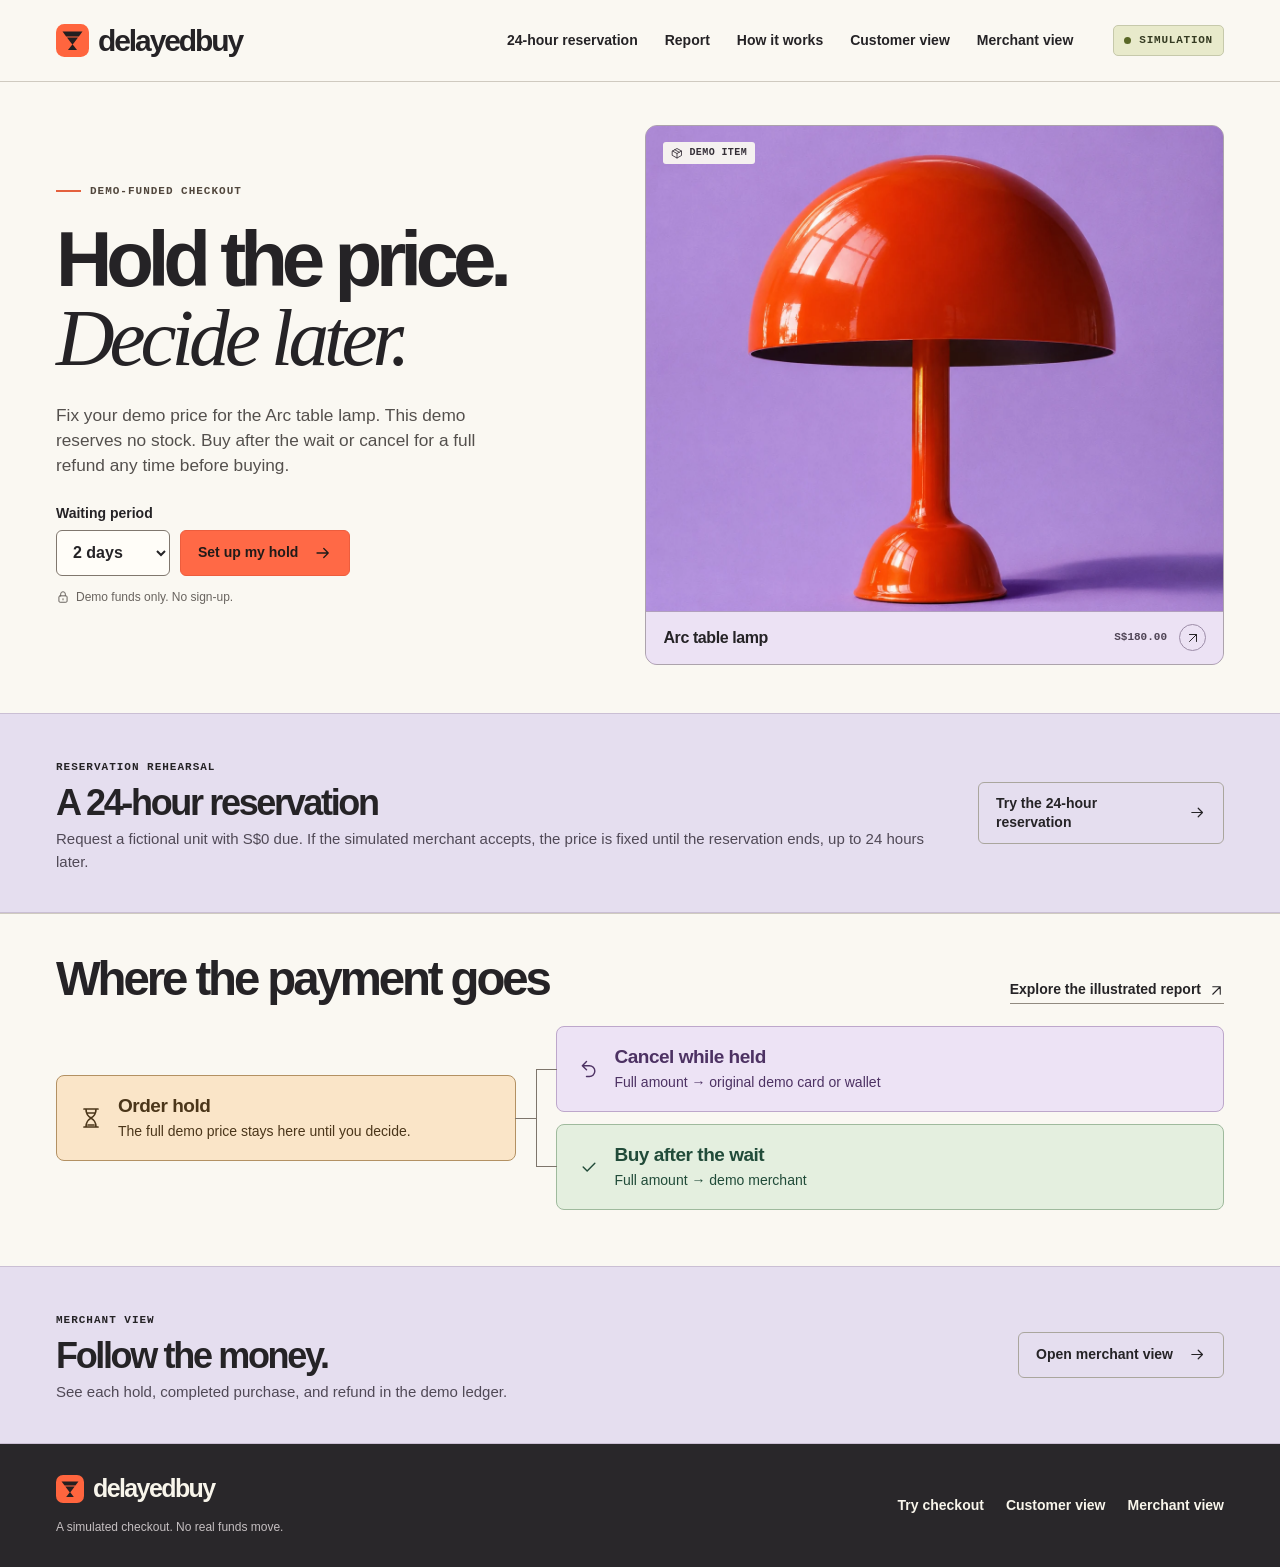
==== docs/index.html @ d389751a "Make full reservation rehearsals restartable without losing history" ====
<!doctype html>
<html lang="en">
<head>
  <meta charset="utf-8">
  <meta http-equiv="Content-Security-Policy" content="default-src 'none'; script-src 'sha256-WQVVOTiHIphMLyrM4Zjnxg6r89Xura7M8Dv00tB1cKo='; style-src 'unsafe-inline'; img-src data:; font-src data:; connect-src 'none'; form-action 'none'; base-uri 'none'; object-src 'none'">
  <meta name="viewport" content="width=device-width, initial-scale=1">
  <meta name="theme-color" content="#faf8f2">
  <meta name="description" content="Rehearse a no-payment reservation for one fictional lamp at a fixed price for 24 hours, or explore the separate demo-funded checkout.">
  <title>delayedbuy · Hold the price. Decide later.</title>
  <link rel="icon" type="image/svg+xml" href="[data-uri]">
  <style>
:root {
  --paper: #faf8f2;
  --sheet: #fffdf8;
  --ink: #252326;
  --muted: #605e59;
  --line: #cfcac0;
  --orange: #ff6946;
  --coral: #ffab93;
  --lilac: #ddcdf1;
  --lime: #d4e7ae;
  --charcoal: #29272a;
  --held-ink: #815019;
  --paid-ink: #235f49;
  --returned-ink: #694889;
  --serif: "Baskervville",Georgia,"Times New Roman",serif;
  --sans: "DM Sans","Helvetica Neue",Arial,sans-serif;
  --mono: "IBM Plex Mono","Courier New",monospace;
  font-family: var(--sans);
  color: var(--ink);
  background: var(--paper);
  font-synthesis: none;
}

* {
  box-sizing: border-box
}

body {
  margin: 0;
  font-size: 16px;
  line-height: 1.5
}

button,input,select {
  font: inherit
}

button,a {
  touch-action: manipulation
}

button {
  color: inherit;
  cursor: pointer
}

button:disabled {
  cursor: not-allowed
}

a {
  color: inherit;
  text-decoration: none
}

a:focus-visible,button:focus-visible,select:focus-visible,summary:focus-visible {
  outline: 3px solid #5950a7;
  outline-offset: 4px
}

h1,h2,h3,p,figure {
  margin: 0
}

h1,h2,h3 {
  font-weight: 600
}

main:focus {
  outline: 0
}

.frame,.nav-frame {
  width: min(calc(100% - 112px),1312px);
  margin-inline: auto
}

.skip {
  position: fixed;
  left: 12px;
  top: -60px;
  background: var(--ink);
  color: white;
  padding: 8px 16px;
  z-index: 100
}

.skip:focus {
  top: 8px
}

.site-header {
  border-bottom: 1px solid var(--line);
  background: var(--paper);
  position: relative;
  z-index: 4
}

.nav-frame {
  height: 81px;
  display: flex;
  align-items: center;
  gap: 40px
}

.brand {
  display: inline-flex;
  align-items: center;
  gap: 9px;
  font-weight: 760;
  font-size: 30px;
  letter-spacing: -2.1px;
  line-height: 1
}

.brand img {
  display: block
}

#primary-nav {
  display: flex;
  gap: 27px;
  align-items: center;
  margin-left: auto
}

#primary-nav a,.foot-nav a {
  font-size: 14px;
  font-weight: 550
}

#primary-nav a {
  position: relative;
  padding-block: 11px
}

#primary-nav a:hover,.foot-nav a:hover {
  text-decoration: underline;
  text-underline-offset: 5px
}

#primary-nav a[aria-current=page]::after {
  content: "";
  position: absolute;
  inset: auto 0 4px;
  height: 2px;
  background: var(--orange)
}

.nav-end {
  order: 1;
  display: flex;
  align-items: center;
  gap: 16px
}

.sim-badge,.kicker,.micro {
  font-family: var(--mono);
  font-weight: 600;
  font-size: 11px;
  letter-spacing: .09em;
  line-height: 1.4;
  text-transform: uppercase
}

.sim-badge {
  display: inline-flex;
  align-items: center;
  gap: 8px;
  background: #e8eacb;
  color: #353b22;
  padding: 7px 10px;
  border: 1px solid #c6c9ab;
  border-radius: 5px;
  letter-spacing: .07em
}

.sim-badge i,.status i {
  width: 7px;
  height: 7px;
  border-radius: 50%;
  background: #596726;
  display: inline-block;
  flex: none
}

.menu-button {
  display: none;
  background: none;
  border: 1px solid var(--line);
  border-radius: 5px;
  width: 42px;
  height: 40px;
  padding: 10px
}

.menu-button span {
  display: block;
  width: 19px;
  height: 2px;
  margin: 4px auto;
  background: var(--ink)
}

.hero {
  display: grid;
  grid-template-columns: 1fr 1.08fr;
  gap: clamp(24px,4.2vw,76px);
  align-items: center;
  padding-block: 43px 48px
}

.hero-copy {
  padding: 14px 0
}

.eyebrow {
  display: flex;
  align-items: center;
  gap: 9px;
  color: #51473d
}

.eyebrow::before {
  content: "";
  width: 25px;
  height: 2px;
  background: #e4613e
}

.hero h1,.boot h1 {
  font-size: clamp(55px,6.1vw,94px);
  letter-spacing: -.079em;
  line-height: .99;
  margin: 22px 0 24px;
  font-weight: 650
}

h1 em,h2 em {
  font-family: var(--serif);
  font-weight: 400;
  font-style: italic;
  letter-spacing: -.062em
}

.hero h1 em {
  font-size: 1.04em
}

.hero-copy>p {
  font-size: clamp(16px,1.35vw,20px);
  line-height: 1.47;
  max-width: 430px;
  color: #54504d
}

.hero-setup {
  margin-top: 24px;
  max-width: 420px
}

.hero-setup label {
  display: block;
  font-weight: 650;
  font-size: 14px
}

.hero-setup select {
  color: var(--ink);
  background: var(--sheet);
  border: 1px solid #80776e;
  border-radius: 6px;
  min-height: 46px;
  padding: 8px 30px 8px 12px;
  font-weight: 600
}

.hero-buttons {
  display: flex;
  align-items: center;
  gap: 10px;
  flex-wrap: wrap;
  margin: 6px 0 12px
}

.btn {
  display: inline-flex;
  align-items: center;
  justify-content: center;
  gap: 16px;
  min-height: 46px;
  padding: 11px 17px;
  border: 1px solid transparent;
  border-radius: 6px;
  font-weight: 650;
  font-size: 14px;
  line-height: 1.35;
  transition: transform .16s,background .16s
}

.btn:hover:not(:disabled) {
  transform: translateY(-1px)
}

.btn:active:not(:disabled) {
  transform: translateY(1px)
}

.btn.orange {
  background: var(--orange);
  border-color: #ed5d3d;
  color: #211b19
}

.btn.orange:hover {
  background: #ff7a59
}

.btn.black {
  background: var(--ink);
  color: var(--paper)
}

.btn.black:hover {
  background: #434044
}

.btn.outline {
  border-color: #aaa69d;
  background: transparent
}

.btn.outline:hover {
  background: #eeeae1
}

.btn:disabled {
  color: #6c6961;
  background: #e9e5dc;
  border-color: #d3cfc6
}

.text-link {
  display: inline-flex;
  align-items: center;
  gap: 8px;
  font-size: 14px;
  font-weight: 640;
  border-bottom: 1px solid #918a80;
  line-height: 1.55;
  padding-bottom: 2px
}

.text-link:hover {
  border-color: var(--ink)
}

.icon {
  flex: none;
  vertical-align: middle
}

.quiet {
  color: var(--muted)
}

.hero-note {
  display: flex;
  align-items: center;
  gap: 6px;
  color: #69645f;
  font-size: 12px
}

.product-figure {
  margin: 0;
  overflow: hidden;
  background: #be9ada;
  border: 1px solid #aca3ac;
  border-radius: 12px;
  position: relative;
  isolation: isolate
}

.product-shot {
  display: block;
  width: 100%;
  height: auto;
  aspect-ratio: 1.19;
  object-fit: cover;
  object-position: 50% 50%
}

.hero .product-shot {
  max-height: 555px
}

.photo-label {
  position: absolute;
  left: 17px;
  top: 16px;
  display: inline-flex;
  align-items: center;
  gap: 6px;
  padding: 5px 8px;
  border-radius: 3px;
  background: rgba(250,248,242,.94);
  font: 600 10px/1.2 var(--mono);
  letter-spacing: .04em;
  text-transform: uppercase;
  color: #352f37
}

.product-caption {
  min-height: 53px;
  background: #ece2f4;
  display: flex;
  align-items: center;
  justify-content: space-between;
  padding: 11px 17px;
  gap: 10px;
  border-top: 1px solid #b19fbd
}

.product-caption strong {
  display: block;
  font-size: 16px;
  letter-spacing: -.026em
}

.product-caption small {
  font: 600 11px/1.3 var(--mono);
  color: #4e4354
}

.caption-right {
  display: flex;
  gap: 12px;
  align-items: center
}

.round-icon {
  display: inline-grid;
  place-items: center;
  width: 27px;
  height: 27px;
  border: 1px solid #9c8ca7;
  border-radius: 50%
}

a.product-figure:hover .round-icon {
  background: #fff8
}

.how-section {
  border-top: 1px solid var(--line);
  padding-block: 40px 56px
}

.section-head,.pane-head,.dash-heading {
  display: flex;
  align-items: flex-end;
  justify-content: space-between;
  gap: 20px
}

.section-head {
  margin-bottom: 22px
}

.section-head h2,.showcase h2 {
  font-size: clamp(34px,3.7vw,53px);
  line-height: 1.05;
  letter-spacing: -.065em
}

.section-head>p {
  font-size: 14px;
  color: var(--muted);
  max-width: 295px;
  text-align: right
}

.hold-flow {
  display: grid;
  grid-template-columns: minmax(0, 1fr) minmax(0, 1.45fr);
  align-items: center;
  gap: 40px
}

.flow-origin,.flow-options li {
  display: flex;
  align-items: center;
  gap: 15px;
  border-radius: 8px;
  padding: 18px 22px
}

.flow-origin {
  background: #fae5c8;
  border: 1px solid #b39163;
  color: #4b361a;
  position: relative
}

.hold-flow h3 {
  margin: 0 0 3px;
  line-height: 1.25;
  letter-spacing: -.025em;
  font-size: 19px
}

.hold-flow p {
  font-size: 14px
}

.flow-options {
  display: grid;
  gap: 12px;
  list-style: none;
  margin: 0;
  padding: 0
}

.flow-options li {
  position: relative
}

.flow-origin::after,.flow-options li::before {
  content: "";
  position: absolute;
  border-color: #7d756c;
  border-style: solid
}

.flow-origin::after {
  left: 100%;
  width: 21px;
  top: 50%;
  border-width: 1px 0 0
}

.flow-options li::before {
  right: 100%;
  width: 20px;
  height: calc(50% + 7px)
}

.refund-path {
  color: #4d3263;
  background: #ede3f5;
  border: 1px solid #bda7cb
}

.refund-path::before {
  top: 50%;
  border-width: 1px 0 0 1px
}

.purchase-path {
  color: #214b39;
  background: #e4efdf;
  border: 1px solid #9fba9d
}

.purchase-path::before {
  bottom: 50%;
  border-width: 0 0 1px 1px
}

.showcase {
  background: #e5deef;
  border-block: 1px solid #cabfd4;
  padding-block: 39px
}

.show-grid {
  display: flex;
  gap: 32px;
  align-items: center;
  justify-content: space-between
}

.showcase h2 {
  font-size: 36px;
  margin: 7px 0
}

.showcase p {
  color: #504956;
  font-size: 15px
}

footer {
  background: var(--charcoal);
  color: #f8f5eb;
  padding-block: 31px
}

footer .brand {
  font-size: 25px;
  letter-spacing: -1.6px
}

footer .brand img {
  width: 28px;
  height: 28px
}

.foot-grid,.foot-nav {
  display: flex;
  align-items: center;
  justify-content: space-between;
  gap: 24px
}

footer p {
  font-size: 12px;
  color: #c5bfc1;
  margin-top: 8px
}

.foot-nav {
  gap: 22px
}

.boot {
  padding-block: 70px;
  min-height: 60vh
}

.workspace {
  padding-block: 30px 60px;
  min-height: 66vh
}

.backlink {
  display: inline-flex;
  align-items: center;
  gap: 8px;
  font-size: 13px;
  font-weight: 550;
  color: var(--muted);
  margin-bottom: 24px
}

.backlink:hover {
  color: var(--ink);
  text-decoration: underline
}

.workspace h1,.dialog-box h2 {
  font-size: clamp(42px,4.7vw,72px);
  font-weight: 620;
  letter-spacing: -.071em;
  line-height: 1.06;
  margin: 8px 0 10px
}

.intro {
  font-size: 16px;
  color: var(--muted);
  max-width: 630px
}

.checkout-grid {
  display: grid;
  grid-template-columns: .85fr 1.15fr;
  gap: clamp(20px,4vw,64px);
  align-items: start;
  margin-top: 27px
}

.checkout-grid>.product-figure {
  border-radius: 9px
}

.checkout-grid .product-shot {
  aspect-ratio: 1.16
}

.checkout-grid .product-caption {
  padding: 15px 18px
}

.checkout-form,.panel {
  border: 1px solid var(--line);
  background: var(--sheet);
  border-radius: 10px;
  padding: 25px
}

fieldset {
  border: 0;
  padding: 0;
  margin: 0 0 22px;
  min-width: 0
}

legend,.field-label {
  font-weight: 650;
  font-size: 17px;
  letter-spacing: -.026em;
  margin-bottom: 9px
}

.choices {
  display: flex;
  gap: 9px
}

.choice {
  position: relative;
  flex: 1;
  cursor: pointer
}

.choice input {
  position: absolute;
  opacity: 0;
  width: 1px;
  height: 1px
}

.choice>span {
  display: flex;
  align-items: center;
  gap: 9px;
  border: 1px solid #bab5ab;
  border-radius: 6px;
  padding: 10px 12px;
  min-height: 44px;
  background: var(--paper);
  font-size: 14px;
  font-weight: 600
}

.choice input:checked+span {
  background: #eae3f5;
  border-color: #736380;
  box-shadow: inset 0 0 0 1px #736380
}

.choice input:focus-visible+span {
  outline: 3px solid #5950a7;
  outline-offset: 3px
}

.choice .pick {
  margin-left: auto;
  width: 14px;
  height: 14px;
  border: 1px solid #8a867e;
  border-radius: 50%;
  display: grid;
  place-items: center
}

.choice input:checked+span .pick::before {
  content: "";
  width: 8px;
  height: 8px;
  background: #5b476b;
  border-radius: 50%
}

.durations .choice>span {
  justify-content: center;
  padding: 8px
}

.help {
  font-size: 13px;
  color: var(--muted);
  line-height: 1.5;
  margin-top: 8px
}

.summary-lines {
  margin: 18px 0;
  padding-block: 13px;
  border-block: 1px solid var(--line)
}

.summary-line {
  display: flex;
  justify-content: space-between;
  align-items: baseline;
  gap: 14px;
  font-size: 14px;
  padding: 4px 0
}

.summary-line span:first-child {
  color: var(--muted)
}

.summary-line strong {
  text-align: right;
  font-weight: 600
}

.summary-line.total strong {
  font-size: 23px;
  letter-spacing: -.04em
}

.full {
  width: 100%
}

.payment-note {
  display: flex;
  gap: 7px;
  align-items: flex-start;
  margin-top: 11px;
  font-size: 12px;
  color: var(--muted)
}

.payment-note svg {
  margin-top: 1px
}

.dash-heading {
  margin-bottom: 24px;
  align-items: center
}

.dash-heading .kicker,.workspace>.kicker {
  color: #6b584d
}

.clock-panel {
  display: flex;
  align-items: center;
  justify-content: space-between;
  gap: 14px;
  background: #eae4f3;
  border: 1px solid #cec3d7;
  border-radius: 8px;
  padding: 12px 15px;
  color: #3c3243
}

.clock-label {
  display: flex;
  align-items: center;
  gap: 9px;
  font-size: 13px
}

.clock-label strong {
  display: block;
  font-size: 14px;
  line-height: 1.3
}

.clock-label small {
  font-size: 11px
}

.clock-panel button {
  border: 1px solid #9b8ca6;
  border-radius: 5px;
  background: #f6f1fa;
  display: inline-flex;
  align-items: center;
  gap: 6px;
  padding: 8px 10px;
  font-size: 12px;
  font-weight: 650;
  white-space: nowrap
}

.customer-grid {
  display: grid;
  grid-template-columns: minmax(250px,.8fr) minmax(340px,1.2fr);
  gap: 20px;
  align-items: start
}

.panel h2,.panel-title {
  font-size: 23px;
  line-height: 1.25;
  letter-spacing: -.046em
}

.pane-head {
  align-items: center;
  margin-bottom: 15px
}

.pane-head .kicker {
  color: var(--muted)
}

.order-list {
  display: grid;
  gap: 8px
}

.order-btn {
  background: var(--paper);
  border: 1px solid var(--line);
  border-radius: 7px;
  display: flex;
  text-align: left;
  gap: 11px;
  align-items: center;
  width: 100%;
  padding: 11px
}

.order-btn:hover {
  border-color: #948783
}

.order-btn[aria-pressed=true] {
  background: #eee8f4;
  border-color: #9e8caa;
  box-shadow: inset 2px 0 0 #594169
}

.item-dot {
  height: 39px;
  width: 39px;
  background: #e4d6ee;
  border-radius: 6px;
  display: grid;
  place-items: center;
  flex: none;
  color: #59436b
}

.item-dot.audio {
  background: #d9e7cb;
  color: #46573e
}

.item-dot.bag {
  background: #f5d6bc;
  color: #614938
}

.order-copy {
  min-width: 0;
  flex: 1
}

.order-copy strong {
  display: block;
  font-size: 14px;
  overflow-wrap: anywhere
}

.order-copy small {
  display: block;
  color: var(--muted);
  font-size: 12px
}

.order-btn>.icon {
  margin-left: auto;
  color: #726c70
}

.list-end {
  padding-top: 16px
}

.status {
  font-weight: 600;
  font-size: 12px;
  line-height: 1.3;
  border-radius: 20px;
  padding: 5px 9px;
  background: #eee3cf;
  display: inline-flex;
  align-items: center;
  gap: 7px;
  color: #5c4628;
  white-space: nowrap
}

.status i {
  background: #94703a;
  width: 6px;
  height: 6px
}

.status.ready {
  background: #d8eee9;
  color: #204e44
}

.status.ready i {
  background: #236957
}

.status.completed {
  background: #e0ead1;
  color: #3f532b
}

.status.completed i {
  background: #648344
}

.status.refunded {
  background: #e8e5f0;
  color: #54486a
}

.status.refunded i {
  background: #776392
}

.panel .detail-title {
  margin: 12px 0 4px;
  font-size: clamp(25px,2.8vw,38px);
  letter-spacing: -.053em;
  line-height: 1.12
}

.detail-sub {
  font-size: 12px;
  color: var(--muted);
  overflow-wrap: anywhere
}

.details-grid {
  display: grid;
  grid-template-columns: 1fr 1fr;
  gap: 15px;
  padding: 14px 0;
  margin: 16px 0;
  border-block: 1px solid var(--line)
}

.details-grid dt {
  font-size: 12px;
  color: var(--muted);
  margin-bottom: 3px
}

.details-grid dd {
  margin: 0;
  font-weight: 600;
  font-size: 14px
}

.details-grid dd.money {
  font-size: 22px;
  letter-spacing: -.035em
}

.action-row {
  display: flex;
  gap: 8px;
  flex-wrap: wrap;
  margin-top: 14px
}

.action-help {
  font-size: 13px;
  color: var(--muted);
  margin: 7px 0
}

.timeline h3 {
  font-size: 16px;
  letter-spacing: -.024em;
  margin: 20px 0 8px
}

.timeline ol {
  padding: 0;
  margin: 0;
  list-style: none
}

.timeline li {
  border-left: 1px solid #c9c4bb;
  margin-left: 4px;
  position: relative;
  padding: 0 0 12px 17px;
  display: flex;
  justify-content: space-between;
  gap: 12px;
  align-items: baseline;
  font-size: 13px
}

.timeline li:last-child {
  padding-bottom: 0;
  border-left-color: transparent
}

.timeline li::before {
  content: "";
  position: absolute;
  width: 7px;
  height: 7px;
  background: #9986a5;
  border: 1px solid var(--sheet);
  border-radius: 50%;
  left: -5px;
  top: 5px
}

.timeline li time {
  font-size: 11px;
  color: var(--muted);
  white-space: nowrap
}

.totals {
  display: grid;
  grid-template-columns: 1fr 1fr;
  gap: 15px;
  margin-bottom: 19px
}

.balance-card {
  padding: 20px;
  border: 1px solid #c7b7d4;
  border-radius: 9px;
  background: #e8def1
}

.balance-card.usdc {
  background: #e2ead4;
  border-color: #c0caa9
}

.balance-card h2 {
  display: flex;
  align-items: center;
  gap: 7px;
  font-size: 17px;
  letter-spacing: -.025em
}

.balance-card .big {
  font-size: clamp(29px,3vw,42px);
  font-weight: 620;
  line-height: 1.15;
  letter-spacing: -.05em;
  margin: 14px 0 1px
}

.balance-card .money-label {
  font-size: 12px;
  color: #514b55
}

.balance-track {
  display: flex;
  height: 9px;
  overflow: hidden;
  background: #d0c9bc;
  border-radius: 3px;
  margin: 12px 0
}

.balance-track span {
  flex-basis: 0
}

.balance-track .held,.held-key::before {background: var(--held-ink)}
.balance-track .paid,.paid-key::before {background: var(--paid-ink)}
.balance-track .returned,.returned-key::before {background: var(--returned-ink)}

.held-key::before,.paid-key::before,.returned-key::before {
  content: "";
  display: inline-block;
  width: .65em;
  height: .65em;
  margin-inline-end: .4em;
  border-radius: 1px
}

.balance-mini {
  display: flex;
  gap: 14px;
  justify-content: space-between;
  flex-wrap: wrap;
  padding-top: 12px;
  margin-top: 14px;
  border-top: 1px solid #bbaec2
}

.balance-mini div {
  font-size: 11px;
  color: #514b55
}

.balance-mini b {
  display: block;
  color: var(--ink);
  font-size: 14px
}

.ledger-select {
  display: flex;
  align-items: center;
  gap: 8px;
  font-size: 13px
}

.ledger-select select {
  border: 1px solid #a9a398;
  border-radius: 5px;
  padding: 6px;
  background: var(--paper);
  color: var(--ink)
}

.ledger-scroll {
  max-width: 100%;
  overflow: auto
}

table {
  border-collapse: collapse;
  width: 100%;
  text-align: left;
  font-size: 13px;
  line-height: 1.45
}

th {
  font: 600 10px/1.4 var(--mono);
  letter-spacing: .06em;
  text-transform: uppercase;
  color: var(--muted);
  background: #f2efe7
}

th,td {
  padding: 10px 11px;
  border-bottom: 1px solid #ddd7cd;
  vertical-align: top
}

th:first-child {
  border-radius: 4px 0 0 4px
}

td:last-child,th:last-child {
  text-align: right;
  white-space: nowrap
}

td strong,td small {
  display: block
}

td small {
  font-size: 11px;
  color: var(--muted)
}

.event-name {
  font-weight: 620
}

.table-note {
  margin-top: 12px;
  font-size: 12px;
  color: var(--muted)
}

.empty {
  padding: 22px 12px;
  text-align: center;
  color: var(--muted);
  font-size: 14px
}

.reset-row {
  display: flex;
  justify-content: flex-end;
  margin-top: 18px
}

.plain-button {
  background: none;
  border: 0;
  padding: 5px 0;
  font-size: 12px;
  color: var(--muted);
  text-decoration: underline;
  text-underline-offset: 3px
}

#feedback {
  position: fixed;
  bottom: 18px;
  left: 50%;
  transform: translateX(-50%);
  z-index: 12;
  max-width: calc(100% - 24px);
  pointer-events: none
}

.toast {
  display: flex;
  align-items: center;
  gap: 8px;
  padding: 12px 16px;
  background: var(--ink);
  color: white;
  border-radius: 6px;
  font-size: 14px;
  box-shadow: 0 6px 22px #231f2026;
  min-width: max-content;
  max-width: 100%
}

dialog {
  border: 1px solid var(--line);
  border-radius: 10px;
  color: var(--ink);
  background: var(--sheet);
  padding: 0;
  max-width: min(440px,calc(100vw - 34px));
  width: 100%;
  box-shadow: 0 18px 60px #27232940
}

dialog::backdrop {
  background: #201c2366
}

.dialog-box {
  padding: 26px
}

.dialog-box h2 {
  font-size: 36px;
  margin: 10px 0
}

.dialog-box p {
  font-size: 15px;
  color: var(--muted)
}

.dialog-box .action-row {
  margin-top: 20px
}

.error-panel {
  max-width: 580px;
  margin: 32px auto
}

.error-panel h1 {
  font-size: 38px
}

.noscript {
  margin: 16px;
  font-weight: 600
}

@media (min-width:1600px) {
  .hero {
    gap: 90px
  }

  .hero-copy>p {
    max-width: 470px
  }
}

@media (max-width:1050px) {
  .frame,.nav-frame {
    width: calc(100% - 64px)
  }

  .hero {
    gap: 30px
  }

  .hero h1 {
    font-size: clamp(53px,6.3vw,68px)
  }

  .nav-frame {
    gap: 25px
  }

  .hero-buttons {
    gap: 16px
  }

  .clock-panel {
    padding: 10px
  }

  .customer-grid {
    gap: 13px
  }

  .panel,.checkout-form {
    padding: 20px
  }
}

@media (max-width:790px) {
  .frame,.nav-frame {
    width: calc(100% - 40px)
  }

  .nav-frame {
    height: 69px;
    gap: 18px
  }

  .brand {
    font-size: 26px
  }

  .brand img {
    width: 29px;
    height: 29px
  }

  #primary-nav {
    gap: 15px
  }

  #primary-nav a {
    font-size: 13px
  }

  .sim-badge {
    font-size: 10px;
    padding: 6px 8px
  }

  .hero {
    grid-template-columns: 1fr 1fr;
    gap: 20px;
    padding-block: 33px
  }

  .hero h1 {
    font-size: clamp(44px,6.4vw,55px);
    margin: 17px 0
  }

  .hero-copy>p {
    font-size: 15px
  }

  .hero-buttons {
    margin: 6px 0 12px;
    gap: 12px
  }

  .hero-buttons .btn {
    min-height: 41px;
    padding: 9px 12px
  }

  .hero .product-shot {
    aspect-ratio: .96
  }

  .section-head {
    align-items: flex-start
  }

  .customer-grid {
    grid-template-columns: .85fr 1.15fr
  }

  .clock-label small {
    max-width: 105px;
    display: block
  }

  .checkout-grid {
    gap: 15px;
    grid-template-columns: .77fr 1.23fr
  }

  .checkout-grid .product-shot {
    aspect-ratio: .9
  }

  .checkout-form,.panel {
    padding: 16px
  }

  .choice>span {
    padding: 9px
  }

  .dash-heading {
    gap: 10px
  }

  .balance-card {
    padding: 15px
  }

  .foot-nav {
    gap: 14px
  }
}

@media (max-width:940px) {
  .site-header {
    z-index: 5
  }

  .nav-frame {
    height: 64px
  }

  .nav-end {
    margin-left: auto;
    gap: 10px
  }

  .menu-button {
    display: block
  }

  #primary-nav {
    display: none;
    position: absolute;
    left: 0;
    right: 0;
    top: 100%;
    background: var(--paper);
    border-bottom: 1px solid var(--line);
    padding: 9px 18px 13px;
    box-shadow: 0 6px 10px #221b220d
  }

  #primary-nav.open {
    display: grid;
    gap: 0
  }

  #primary-nav a {
    font-size: 15px;
    padding: 9px 0
  }

  #primary-nav a[aria-current=page]::after {
    width: 25px;
    bottom: 3px
  }
}

@media (max-width:640px) {
  .frame,.nav-frame {
    width: calc(100% - 36px)
  }

  .hero {
    grid-template-columns: 1fr;
    gap: 22px;
    padding-block: 29px 26px
  }

  .hero-copy {
    padding: 0
  }

  .hero h1 {
    font-size: clamp(43px,12.2vw,67px);
    margin: 14px 0 15px
  }

  .hero-copy>p {
    max-width: 470px;
    font-size: 16px
  }

  .hero-buttons {
    margin: 6px 0 10px;
    gap: 8px
  }

  .hero-buttons .btn {
    min-height: 44px;
    padding: 10px 14px
  }

  .hero .product-shot {
    aspect-ratio: 1.16;
    object-fit: cover
  }

  .product-caption {
    min-height: 46px;
    padding: 9px 12px
  }

  .photo-label {
    top: 11px;
    left: 11px
  }

  .product-figure {
    border-radius: 8px
  }

  .how-section {
    padding-block: 29px 30px
  }

  .section-head {
    display: block;
    margin-bottom: 15px
  }

  .section-head>p {
    text-align: left;
    max-width: none;
    margin-top: 8px
  }

  .section-head .text-link {
    margin-top: 10px
  }

  .hold-flow {
    grid-template-columns: minmax(0,1fr);
    gap: 12px
  }

  .flow-origin,.flow-options li {
    padding: 14px 16px
  }

  .flow-options {
    margin-left: 22px
  }

  .flow-origin::after {
    top: 100%;
    left: 10px;
    height: 13px;
    width: 0;
    border-width: 0 0 0 1px
  }

  .flow-options li::before {
    left: -13px;
    right: auto;
    width: 12px;
    bottom: 50%;
    top: auto;
    height: calc(50% + 14px);
    border-width: 0 0 1px 1px
  }

  .flow-options li:first-child::after {
    content: "";
    position: absolute;
    left: -13px;
    top: 50%;
    height: calc(50% + 14px);
    border-left: 1px solid #7d756c
  }

  .show-grid {
    align-items: flex-start;
    flex-direction: column;
    gap: 16px
  }

  .showcase {
    padding-block: 26px
  }

  .showcase h2 {
    font-size: 30px
  }

  .foot-grid {
    align-items: flex-start;
    flex-direction: column;
    gap: 15px
  }

  .foot-nav {
    flex-wrap: wrap;
    gap: 14px
  }

  .foot-nav a {
    font-size: 13px
  }

  .workspace {
    padding-top: 20px
  }

  .backlink {
    margin-bottom: 17px
  }

  .workspace h1 {
    font-size: 43px
  }

  .intro {
    font-size: 15px
  }

  .checkout-grid,.customer-grid,.totals {
    grid-template-columns: minmax(0,1fr)
  }

  .checkout-grid {
    margin-top: 19px
  }

  .checkout-grid>.product-figure {
    display: flex;
    background: #e9dff1;
    align-items: center
  }

  .checkout-grid .product-shot {
    width: 88px;
    height: 88px;
    aspect-ratio: 1
  }

  .checkout-grid .photo-label {
    display: none
  }

  .checkout-grid .product-caption {
    border: 0;
    flex: 1;
    min-width: 0;
    padding: 11px;
    flex-wrap: wrap;
    background: none
  }

  .checkout-form,.panel {
    padding: 17px
  }

  .dash-heading {
    align-items: stretch;
    flex-direction: column;
    margin-bottom: 14px
  }

  .clock-panel {
    align-self: stretch
  }

  .clock-label small {
    max-width: none
  }

  .customer-grid {
    gap: 12px
  }

  .order-list {
    max-height: 270px;
    overflow-y: auto;
    padding: 2px
  }

  .pane-head {
    margin-bottom: 12px
  }

  .totals {
    gap: 9px
  }

  .balance-card .big {
    margin-top: 9px
  }

  .balance-mini {
    margin-top: 9px;
    padding-top: 8px
  }

  .balance-card {
    padding: 14px
  }

  .ledger-select {
    gap: 4px;
    font-size: 12px
  }

  .pane-head h2 {
    font-size: 21px
  }

  .ledger-scroll {
    margin-inline: -4px;
    width: calc(100% + 8px)
  }

  .ledger-scroll table {
    min-width: 565px
  }

  td,th {
    padding: 8px
  }

  .action-row .btn {
    flex: 1;
    gap: 7px
  }
}

@media (max-width:370px) {
  .hero h1 {
    font-size: 43px
  }

  .micro,.kicker {
    font-size: 10px
  }

  .brand {
    font-size: 24px
  }

  .nav-end {
    gap: 6px
  }

  .nav-frame {
    gap: 6px
  }

  .sim-badge {
    font-size: 9px
  }

  .customer-grid .timeline li {
    display: block
  }

  .timeline li time {
    display: block
  }

  .toast {
    min-width: 0
  }

  .details-grid {
    gap: 9px
  }

  .choice>span {
    gap: 5px;
    font-size: 13px
  }
}

@media (prefers-reduced-motion:reduce) {
  *,*::before,*::after {
    scroll-behavior: auto!important;
    transition: none!important;
    animation: none!important
  }
}

/* Field notes: dark ink, a coral pause study, and a candlestick-like time series. */
.r-page{--r-ink:#203a34;--r-paper:#f8f5ec;--r-line:#bdc4b5;background:var(--r-paper);color:var(--r-ink)}
.r-cover{background:#203a34;color:#fff9e7}
.r-cover-inner,.r-body{max-width:1120px;width:calc(100% - clamp(32px,8vw,112px));margin-inline:auto}
.r-cover-inner{display:grid;grid-template-columns:1.2fr .8fr;align-items:center;gap:clamp(26px,7vw,100px);padding:clamp(38px,7vw,100px) 0}
.r-page .r-eyebrow,.r-poster-top,.r-endpoints,.r-ticket-title span,.r-method summary{font:700 .75rem/1.45 var(--mono);letter-spacing:.075em;text-transform:uppercase}
.r-cover h1{font:500 clamp(3.6rem,8vw,7rem)/.92 var(--serif);letter-spacing:-.065em;margin:18px 0 20px}
.r-cover h1 em{color:#f4b692}
.r-cover p{max-width:47ch;color:#ebeee5;font-size:clamp(1rem,1.5vw,1.22rem);margin:0 0 1.2rem}
.r-cover-link,.r-close a,.r-cover a:visited{display:inline-block;color:inherit;text-decoration:underline;text-underline-offset:5px;font-weight:700;padding:.48rem 0}
.r-figure{margin:0;max-width:430px}
.r-figure figcaption{font-size:.8rem;color:#d6dcd5;margin-top:.6rem}
.r-poster{border:1px solid #f6cebe;background:#f8b49b;color:#263d35;padding:clamp(14px,2vw,25px);border-radius:3px;transform:rotate(1.5deg);box-shadow:6px 7px 0 #112d26}
.r-poster svg{width:100%;height:auto;display:block}.r-endpoints{display:flex;align-items:center;justify-content:space-between;border-top:1px solid #64534c;padding-top:8px;gap:8px;font-size:.66rem}
.r-body{padding:clamp(33px,5vw,74px) 0}
.r-controls-head,.r-ticket-title{display:flex;align-items:end;justify-content:space-between;gap:1rem}
.r-page h2{font:500 clamp(1.75rem,3.5vw,3.25rem)/1.04 var(--serif);letter-spacing:-.035em;margin:.4rem 0 .8rem}
.r-controls-head p{max-width:32ch;margin:0 0 .8rem;color:#45544d}
.r-controls{display:grid;grid-template-columns:repeat(3,minmax(0,1fr));gap:.7rem;margin:12px 0 22px}
.r-controls label{display:grid;gap:.35rem;font:700 .8rem/1.5 var(--sans)}
.r-controls select{appearance:auto;min-height:46px;width:100%;min-width:0;background:#fffdf4;border:1px solid #68796c;border-radius:4px;padding:.45rem .6rem;color:#213b34}
.r-receipt{border:1px solid var(--r-line);background:#fffdf6}
.r-ticket-title{align-items:center;background:#e1e7d8;border-bottom:1px solid var(--r-line);padding:11px 17px}
.r-ticket-title small{font-size:.81rem}
.r-cell-grid{display:grid;grid-template-columns:repeat(3,minmax(0,1fr))}
.r-cell{padding:clamp(15px,2.3vw,28px);display:grid;gap:.4rem}.r-cell+.r-cell{border-left:1px dashed var(--r-line)}
.r-cell span{font-size:.84rem}.r-cell b,.r-big{font:500 clamp(1.6rem,3.2vw,3rem)/1.12 var(--serif);letter-spacing:-.045em;font-variant-numeric:tabular-nums}
.r-share{background:#e3efba}.r-merchant{background:#ebddf4}
.r-caption,.r-analysis p,.r-method p,.r-close p{line-height:1.5}.r-caption{margin:0;padding:12px 17px;color:#435449;font-size:.85rem}
.r-analysis{display:grid;grid-template-columns:1.15fr 1fr;gap:1rem;margin:1rem 0}.r-bars,.r-net,.r-close{padding:clamp(17px,2.5vw,30px);border:1px solid var(--r-line);min-width:0}
.r-bars{background:#f3f1e5}.r-analysis h2{font-size:clamp(1.8rem,2.7vw,2.75rem)}.r-analysis p{font-size:.93rem}
.r-net{background:#f8d4c8}.r-big{display:block;font-size:clamp(2.7rem,5vw,4.5rem);margin:.65rem 0;color:#742f2b}
.r-net small{display:block;font-size:.8rem;border-top:1px solid #bf9486;padding-top:.7rem}
.r-bars-list{display:grid;gap:9px;margin:20px 0 5px}
.r-bar-row{display:grid;grid-template-columns:3ch 1fr 9ch;align-items:center;gap:10px;font:500 .8rem/1.4 var(--mono)}
.r-bar-row strong{text-align:right;white-space:nowrap}.r-track i{height:10px;display:block;background:#417761}.r-track{height:10px;background:#deded0;border-left:1px solid #32483d}
.r-active .r-track i{background:#344d43}.r-active{font-weight:700}
.r-method{border-block:1px solid var(--r-line);margin:25px 0}.r-method summary{cursor:pointer;padding:17px 0}.r-method p{max-width:72ch;font-size:.93rem}
.r-close{background:#dce9c4;max-width:100%}.r-close p{max-width:70ch}.r-page a:focus-visible,.r-page summary:focus-visible,.r-page select:focus-visible{outline:3px solid #9361c0;outline-offset:3px}
@media(max-width:760px){.r-cover-inner{grid-template-columns:1fr 0.72fr;gap:22px}.r-analysis{grid-template-columns:1fr}.r-controls-head{align-items:start;flex-direction:column;gap:0}}
@media(max-width:580px){.r-cover-inner{grid-template-columns:1fr}.r-figure{max-width:290px}.r-poster svg{max-height:145px}.r-controls{gap:.4rem}.r-ticket-title{align-items:start;flex-direction:column;gap:.15rem}.r-cell-grid{grid-template-columns:1fr}.r-cell{display:flex;align-items:baseline;justify-content:space-between;gap:12px}.r-cell+.r-cell{border-left:0;border-top:1px dashed var(--r-line)}.r-cell b{white-space:nowrap}.r-controls select{padding:.3rem .2rem;font-size:.9rem}.r-bars,.r-net,.r-close{padding:16px}}

.r-cover .r-cover-link { background: #f8b49b; color: #263d35; border: 1px solid #f5c7b6; border-radius: 5px; padding: .65rem 1rem; text-decoration: none }
.r-cover .r-cover-link:hover { background: #ffcfb9 }
.r-cover .r-cover-link:focus-visible { outline-color: #fff9e7 }
.boot-help p { max-width: 64ch; margin-top: 1rem }

.r-comparison {
  padding: clamp(17px, 2.5vw, 30px);
  border: 1px solid var(--r-line);
  background: #fffdf6
}
.r-comparison p { max-width: 76ch; margin: .65rem 0; line-height: 1.5 }
.r-comparison table { width: 100%; min-width: 0; margin: 1rem 0; table-layout: fixed }
.r-comparison caption { text-align: left; font-weight: 650; padding-bottom: .5rem }
.r-comparison th,.r-comparison td { white-space: normal; font: inherit; letter-spacing: normal; text-transform: none; padding: .55rem }
.r-comparison th { text-align: left }
.r-comparison tr > :first-child { width: 44% }
.r-comparison tr > :nth-child(n+2) { text-align: right; font-variant-numeric: tabular-nums }
.r-comparison tbody tr:last-child { background: #e5ecdc; font-weight: 700 }
.r-method a { text-decoration: underline; text-underline-offset: 3px }
@media (max-width: 580px) {
  .r-comparison th,.r-comparison td { font-size: .84rem; padding: .45rem .18rem }
  .r-comparison tr > :first-child { width: 40% }
}

/* Merchant reservation pilot */
.reservation-page .dash-heading { align-items: start; gap: 22px; flex-wrap: wrap }
.reservation-page .res-clock { flex-wrap: wrap }
.reservation-page .res-clock time { display: block; margin-top: 2px; font-size: 12px }
.reservation-page .res-clock-buttons { display: flex; gap: 6px }
.reservation-page .res-clock-buttons button { min-height: 40px }
.reservation-page .res-offer {
  display: grid; grid-template-columns: minmax(110px,180px) minmax(0,1fr);
  align-items: stretch; overflow: hidden; margin-bottom: 20px; border: 1px solid #c5b7cc;
  border-radius: 10px; background: #eee7f4
}
.reservation-page .res-offer img { width: 100%; height: 100%; max-height: 205px; object-fit: cover }
.reservation-page .res-offer > div { align-self: center; padding: 18px clamp(16px,3vw,36px) }
.reservation-page .res-offer h2 { font: 500 clamp(27px,3.4vw,40px)/1.12 var(--serif); letter-spacing: -.035em }
.reservation-page .res-offer-line { display: flex; gap: 12px; align-items: baseline; flex-wrap: wrap; margin: 5px 0 8px }
.reservation-page .res-offer-line strong { font-size: 19px }
.reservation-page .res-offer-line span { font-size: 14px; color: #4a4050 }
.reservation-page .res-offer p { max-width: 70ch; font-size: 15px }
.reservation-page .res-columns { display: grid; grid-template-columns: repeat(2,minmax(0,1fr)); gap: 20px; align-items: start }
.reservation-page .res-columns .panel > p,.reservation-page .res-evidence > p { margin-top: 8px; color: var(--muted); font-size: 14px }
.reservation-page .res-card { padding: 16px 0 2px; margin-top: 16px; border-top: 1px solid var(--line); overflow-wrap: anywhere }
.reservation-page .res-card-head { display: flex; align-items: baseline; flex-wrap: wrap; gap: 5px 12px; justify-content: space-between }
.reservation-page .res-card h3 { font-size: 17px; letter-spacing: -.025em }
.reservation-page .res-card p { font-size: 14px; margin-top: 6px }
.reservation-page .res-card .res-date { font-size: 13px; color: var(--muted) }
.reservation-page .res-card > .btn,.reservation-page .res-card .action-row { margin-top: 11px }
.reservation-page .res-card .btn { min-height: 42px; padding: 9px 13px }
.reservation-page .res-badge { border-radius: 4px; padding: 3px 8px; background: #e9e5dd; color: #494341; font-size: 12px; font-weight: 650 }
.reservation-page .res-pending { background: #f4e3c8; color: #664515 }
.reservation-page .res-active { background: #deeedb; color: #2e532c }
.reservation-page .res-reason { padding: 8px 10px; border-left: 3px solid #bb8854; background: #f8efe1 }
.reservation-page .res-price-control { display: flex; flex-wrap: wrap; gap: 6px 14px; align-items: center; margin: 15px 0 10px; font-size: 14px; font-weight: 650 }
.reservation-page .res-price-control select { padding: 7px 9px; min-height: 40px; border: 1px solid #928b80; border-radius: 5px; color: var(--ink); background: var(--paper) }
.reservation-page .res-empty { padding-top: 12px; border-top: 1px solid var(--line) }
.reservation-page .res-evidence { margin-top: 20px }
.reservation-page .res-metrics { display: grid; grid-template-columns: repeat(auto-fit,minmax(112px,1fr)); gap: 10px; margin: 18px 0 0 }
.reservation-page .res-metrics > div { min-width: 0; padding: 10px; border-top: 2px solid #cfc2d8; background: var(--paper) }
.reservation-page .res-metrics dt { font-size: 12px; color: var(--muted) }
.reservation-page .res-metrics dd { font-size: 20px; font-weight: 650; margin: 4px 0 0; font-variant-numeric: tabular-nums }
.reservation-page .res-evidence details { margin-top: 16px }
.reservation-page .res-evidence summary { cursor: pointer; font-weight: 650; width: fit-content; padding: 4px 0 }
.reservation-page .res-table-wrap { overflow: auto; margin-top: 10px }
.reservation-page .res-table-wrap:focus-visible { outline: 3px solid #5950a7; outline-offset: 2px }
@media (max-width: 720px) {
  .reservation-page .res-columns { grid-template-columns: minmax(0,1fr); gap: 14px }
  .reservation-page .res-offer { display: block }
  .reservation-page .res-offer img { display: block; width: 100%; height: 110px; object-position: center 52% }
  .reservation-page .res-offer > div { padding: 14px 16px 16px }
  .reservation-page .res-clock { gap: 8px; align-self: flex-start }
}

</style>
  <noscript><style>#primary-nav, .menu-button, .foot-nav { display: none }</style></noscript>
  
</head>
<body>
  <a class="skip" href="#main">Skip to content</a>
  <header class="site-header">
    <div class="nav-frame">
      <a href="#home" class="brand" aria-label="delayedbuy home"><img src="[data-uri]" width="33" height="33" alt="">delayedbuy</a>
      <div class="nav-end"><span class="sim-badge"><i></i> Simulation</span>
        <button type="button" class="menu-button" aria-controls="primary-nav" aria-expanded="false" aria-label="Open menu"><span></span><span></span></button>
      </div>
      <nav id="primary-nav" aria-label="Primary">
        <a href="#reservation">24-hour reservation</a>
        <a href="#report">Report</a>
        <a href="#how">How it works</a>
        <a href="#customer">Customer view</a>
        <a href="#merchant">Merchant view</a>
      </nav>
    </div>
  </header>
  <main id="main" tabindex="-1">
    <div class="frame boot">
      <span class="kicker">DelayedBuy v1.3</span><h1>Hold the price.<br><em>Decide later.</em></h1>
      <p>In the reservation rehearsal, a simulated merchant can accept a request for one fictional lamp at a fixed price for 24 hours. Nothing is due and no purchase takes place.</p>
      <p>In the separate demo-funded checkout, creating a demo hold sets aside demo funds and fixes your price for the Arc table lamp. This demo reserves no stock.</p>
      <div class="boot-help"><p>The hold has no automatic expiry. After the wait, choose <strong>Complete purchase</strong>, then <strong>Confirm purchase</strong> to buy. You can cancel any time before buying.</p>
        <p>Enable JavaScript to choose a waiting period and try checkout. No money moves.</p>
        <p>In the separate report model, S$100 held for seven days at an assumed 4% annual rate earns about S$0.0767 gross. The shopper’s modeled cancellation share is S$0.06. The checkout simulation pays no interest.</p></div>
    </div>
  </main>
  <div id="feedback" role="status" aria-live="polite" aria-atomic="true"></div>
  <dialog id="confirm-dialog" aria-labelledby="dialog-title" aria-describedby="dialog-description"></dialog>
  <footer>
    <div class="frame foot-grid">
      <div><a href="#home" class="brand"><img src="[data-uri]" width="28" height="28" alt="">delayedbuy</a><p>A simulated checkout. No real funds move.</p></div>
      <div class="foot-nav"><a href="#checkout">Try checkout</a><a href="#customer">Customer view</a><a href="#merchant">Merchant view</a></div>
    </div>
  </footer>
<script>(() => {
"use strict";
const demoModule0 = (() => {
// Offline simulator. The only stored state is a versioned log of accepted commands.
// Amounts are integer SGD cents on card and integer USDC micro-units on the wallet.
const DAY = 86_400_000;
const LAST_DATE = 8_640_000_000_000_000;
const ORDER_LIMIT = 1_000;
const MAX_AMOUNT = 1_000_000_000_000;
const ORIGIN = Object.freeze({ card: 'card_demo', usdc: 'wallet_demo' });
const HOLD_KEYS = ['type', 'requestId', 'orderId', 'item', 'rail', 'amount', 'source', 'at', 'holdMs'];
const CLOSE_KEYS = ['type', 'requestId', 'orderId', 'at'];
const ITEM_LABEL = /^[\p{L}\p{N}][\p{L}\p{N} .,'&()+:/_-]{0,79}$/u;

function requireThat(condition, message) {
  if (!condition) throw new Error(message);
}

function exactRecord(value, keys) {
  if (value === null || typeof value !== 'object') return false;
  const proto = Object.getPrototypeOf(value);
  if (proto !== Object.prototype && proto !== null) return false;
  return Object.keys(value).length === keys.length && keys.every(key => Object.hasOwn(value, key));
}

function integerIn(value, min, max) {
  return Number.isSafeInteger(value) && value >= min && value <= max;
}

function checkClock(at) {
  requireThat(integerIn(at, 0, LAST_DATE), 'Invalid simulation time.');
}

function validateAction(action) {
  const kind = action?.type;
  requireThat(kind === 'hold' || kind === 'complete' || kind === 'cancel', 'Unknown ledger action.');
  const keys = kind === 'hold' ? HOLD_KEYS : CLOSE_KEYS;
  requireThat(exactRecord(action, keys), 'Unexpected or missing action fields.');
  requireThat(typeof action.requestId === 'string' && /^req_[A-Za-z0-9_-]{1,64}$/.test(action.requestId), 'Invalid request ID.');
  requireThat(typeof action.orderId === 'string' && /^ord_[A-Za-z0-9_-]{1,64}$/.test(action.orderId), 'Invalid order ID.');
  checkClock(action.at);

  if (kind === 'hold') {
    requireThat(typeof action.item === 'string' && action.item === action.item.trim() && ITEM_LABEL.test(action.item), 'Invalid item label.');
    requireThat(action.rail === 'card' || action.rail === 'usdc', 'Unknown simulation rail.');
    requireThat(action.source === ORIGIN[action.rail], 'The source must be the demo source for this rail.');
    requireThat(integerIn(action.amount, 1, MAX_AMOUNT), 'Invalid amount in the rail’s smallest unit.');
    requireThat(integerIn(action.holdMs, 1, 365 * DAY), 'Invalid hold duration.');
    checkClock(action.at + action.holdMs);
  }

  // Canonical field order also makes fingerprints independent of JSON key ordering.
  return Object.fromEntries(keys.map(key => [key, action[key]]));
}

function event(order, action, type, from, to) {
  return {
    type, at: action.at, requestId: action.requestId, paymentId: order.paymentId,
    rail: order.rail, amount: order.amount, from, to,
  };
}

function accept(state, action) {
  const fingerprint = JSON.stringify(action);
  if (state.requests.has(action.requestId)) {
    requireThat(state.requests.get(action.requestId) === fingerprint, 'Request ID already used with different details.');
    return false;
  }

  if (action.type === 'hold') {
    requireThat(!state.orders.has(action.orderId), 'Order ID already exists.');
    // Limit openings, so every existing order always has room for its exit command.
    requireThat(state.orders.size < ORDER_LIMIT, 'The demo order limit has been reached.');
    const order = {
      id: action.orderId, paymentId: 'pay_' + action.orderId.slice(4),
      item: action.item, rail: action.rail, amount: action.amount, source: action.source,
      createdAt: action.at, unlockAt: action.at + action.holdMs, closedAt: null,
      status: 'holding', events: [],
    };
    order.events.push(event(order, action, 'held', order.source, 'hold_demo'));
    state.orders.set(order.id, order);
  } else {
    const order = state.orders.get(action.orderId);
    requireThat(order, 'Unknown order ID.');
    requireThat(order.status === 'holding', 'This order is already closed.');
    requireThat(action.at >= order.createdAt, 'The action precedes the original hold.');
    const complete = action.type === 'complete';
    requireThat(!complete || action.at >= order.unlockAt, 'The hold period is still running.');
    order.status = complete ? 'completed' : 'refunded';
    order.closedAt = action.at;
    order.events.push(event(order, action, order.status, 'hold_demo', complete ? 'merchant_demo' : order.source));
  }
  state.requests.set(action.requestId, fingerprint);
  return true;
}

function replay(ledger) {
  requireThat(exactRecord(ledger, ['version', 'actions']) && ledger.version === 1, 'Unsupported ledger format.');
  requireThat(Array.isArray(ledger.actions) && ledger.actions.length <= 2 * ORDER_LIMIT, 'Invalid ledger history.');
  const state = { orders: new Map(), requests: new Map() };
  for (const rawAction of ledger.actions) {
    requireThat(accept(state, validateAction(rawAction)), 'Ledger contains a duplicate request.');
  }
  return state;
}

function createLedger() {
  return { version: 1, actions: [] };
}

function validateLedger(ledger) {
  replay(ledger);
  return ledger;
}

function importLedger(jsonText) {
  requireThat(typeof jsonText === 'string' && jsonText.length <= 1_500_000, 'Invalid or oversized ledger file.');
  return validateLedger(JSON.parse(jsonText));
}

function applyAction(ledger, action) {
  const state = replay(ledger);
  const checked = validateAction(action);
  if (!accept(state, checked)) return ledger;
  return { version: 1, actions: [...ledger.actions, checked] };
}

function getView(ledger, nowMs = Date.now()) {
  checkClock(nowMs);
  const state = replay(ledger);
  const totals = {
    card: { held: 0, completed: 0, refunded: 0 },
    usdc: { held: 0, completed: 0, refunded: 0 },
  };
  const orders = Array.from(state.orders.values()).reverse();
  orders.sort((a, b) => b.createdAt - a.createdAt);
  for (const order of orders) {
    order.eligible = order.status === 'holding' && nowMs >= order.unlockAt;
    const bucket = order.status === 'holding' ? 'held' : order.status;
    // At most ORDER_LIMIT * MAX_AMOUNT (10^15) per bucket, below MAX_SAFE_INTEGER.
    totals[order.rail][bucket] += order.amount;
  }
  return { orders, totals };
}

function demoLedger(nowMs = Date.now(), requestIdFor = label => 'req_' + label) {
  checkClock(nowMs);
  requireThat(nowMs >= 4 * DAY && nowMs <= LAST_DATE - 2 * DAY, 'Demo time is out of range.');
  const actions = [
    { type: 'hold', requestId: requestIdFor('daypack_hold'), orderId: 'ord_daypack', item: 'Canvas daypack',
      rail: 'card', amount: 8_500, source: 'card_demo', at: nowMs - 4 * DAY, holdMs: 2 * DAY },
    { type: 'hold', requestId: requestIdFor('studio_hold'), orderId: 'ord_studio', item: 'Studio headphones',
      rail: 'usdc', amount: 120_000_000, source: 'wallet_demo', at: nowMs - 3 * DAY, holdMs: 2 * DAY },
    { type: 'complete', requestId: requestIdFor('daypack_complete'), orderId: 'ord_daypack', at: nowMs - DAY },
    { type: 'hold', requestId: requestIdFor('arc_hold'), orderId: 'ord_arc', item: 'Arc table lamp',
      rail: 'card', amount: 18_000, source: 'card_demo', at: nowMs - DAY, holdMs: 3 * DAY },
  ];
  return validateLedger({ version: 1, actions });
}

return { createLedger, validateLedger, importLedger, applyAction, getView, demoLedger };
})();
const demoModule1 = (() => {
// Generated by scripts/build_report_data.py; rows are display values, not financial quotes.
function reportRows() { return [[25,1,0,"0.0000","0.00","0.00","-0.5125"],[25,1,2,"0.0014","0.00","0.00","-0.5125"],[25,1,4,"0.0027","0.00","0.00","-0.5125"],[25,1,8,"0.0055","0.00","0.00","-0.5125"],[25,7,0,"0.0000","0.00","0.00","-0.5125"],[25,7,2,"0.0096","0.00","0.00","-0.5125"],[25,7,4,"0.0192","0.01","0.00","-0.5050"],[25,7,8,"0.0384","0.02","0.01","-0.4875"],[25,14,0,"0.0000","0.00","0.00","-0.5125"],[25,14,2,"0.0192","0.01","0.00","-0.5050"],[25,14,4,"0.0384","0.02","0.01","-0.4875"],[25,14,8,"0.0767","0.06","0.01","-0.4575"],[25,30,0,"0.0000","0.00","0.00","-0.5125"],[25,30,2,"0.0411","0.03","0.01","-0.4800"],[25,30,4,"0.0822","0.06","0.02","-0.4475"],[25,30,8,"0.1644","0.13","0.03","-0.3850"],[100,1,0,"0.0000","0.00","0.00","-1.2250"],[100,1,2,"0.0055","0.00","0.00","-1.2250"],[100,1,4,"0.0110","0.01","0.00","-1.2175"],[100,1,8,"0.0219","0.02","0.00","-1.2100"],[100,7,0,"0.0000","0.00","0.00","-1.2250"],[100,7,2,"0.0384","0.02","0.01","-1.2000"],[100,7,4,"0.0767","0.06","0.01","-1.1700"],[100,7,8,"0.1534","0.12","0.03","-1.1050"],[100,14,0,"0.0000","0.00","0.00","-1.2250"],[100,14,2,"0.0767","0.06","0.01","-1.1700"],[100,14,4,"0.1534","0.12","0.03","-1.1050"],[100,14,8,"0.3068","0.24","0.06","-0.9850"],[100,30,0,"0.0000","0.00","0.00","-1.2250"],[100,30,2,"0.1644","0.13","0.03","-1.0975"],[100,30,4,"0.3288","0.26","0.06","-0.9700"],[100,30,8,"0.6575","0.52","0.13","-0.7050"],[250,1,0,"0.0000","0.00","0.00","-2.6500"],[250,1,2,"0.0137","0.01","0.00","-2.6425"],[250,1,4,"0.0274","0.02","0.00","-2.6350"],[250,1,8,"0.0548","0.04","0.01","-2.6100"],[250,7,0,"0.0000","0.00","0.00","-2.6500"],[250,7,2,"0.0959","0.07","0.02","-2.5775"],[250,7,4,"0.1918","0.15","0.04","-2.4975"],[250,7,8,"0.3836","0.30","0.08","-2.3450"],[250,14,0,"0.0000","0.00","0.00","-2.6500"],[250,14,2,"0.1918","0.15","0.04","-2.4975"],[250,14,4,"0.3836","0.30","0.08","-2.3450"],[250,14,8,"0.7671","0.61","0.15","-2.0425"],[250,30,0,"0.0000","0.00","0.00","-2.6500"],[250,30,2,"0.4110","0.33","0.08","-2.3225"],[250,30,4,"0.8219","0.66","0.16","-1.9950"],[250,30,8,"1.6438","1.31","0.33","-1.3375"],[1000,1,0,"0.0000","0.00","0.00","-9.7750"],[1000,1,2,"0.0548","0.04","0.01","-9.7350"],[1000,1,4,"0.1096","0.08","0.02","-9.6950"],[1000,1,8,"0.2192","0.17","0.04","-9.6075"],[1000,7,0,"0.0000","0.00","0.00","-9.7750"],[1000,7,2,"0.3836","0.30","0.08","-9.4700"],[1000,7,4,"0.7671","0.61","0.15","-9.1675"],[1000,7,8,"1.5342","1.22","0.31","-8.5500"],[1000,14,0,"0.0000","0.00","0.00","-9.7750"],[1000,14,2,"0.7671","0.61","0.15","-9.1675"],[1000,14,4,"1.5342","1.22","0.31","-8.5500"],[1000,14,8,"3.0685","2.45","0.61","-7.3275"],[1000,30,0,"0.0000","0.00","0.00","-9.7750"],[1000,30,2,"1.6438","1.31","0.33","-8.4625"],[1000,30,4,"3.2877","2.62","0.66","-7.1500"],[1000,30,8,"6.5753","5.26","1.31","-4.5200"]]; }
function fundingComparison() { return [{"principal":"100","apr":"0.04","complete_days":"7","cancel_days":"7","cancel_rate":"0.25","avg_merchant_yield":"0.0550","card":"3.90","refund":"0.00","conversion":"0.1000","disputes":"0.0975000","gas":"0.05","ops":"0.10","total_cost":"4.2475000","control_cost":"3.0225000","incremental_result":"-1.1700000"},{"principal":"100","apr":"0.04","complete_days":"7","cancel_days":"7","cancel_rate":"0.25","avg_merchant_yield":"0.0550","card":"0.00","refund":"0.00","conversion":"0","disputes":"0.0000","gas":"0.05","ops":"0.10","total_cost":"0.1500","control_cost":"0.0000","incremental_result":"-0.0950"}]; }
function sensitivityCsv() { return "principal,days,apr,gross_interest,cancel_shopper,cancel_merchant,all_in_result,incremental_result,break_even_incremental_apr,break_even_all_in_apr\n25,1,0,0.00,0.00,0.00,-1.5662500,-0.5125000,9.353125,28.5840625\n25,1,0.02,0.001369863013698630136986301370,0.00,0.00,-1.5662500,-0.5125000,9.353125,28.5840625\n25,1,0.04,0.002739726027397260273972602740,0.00,0.00,-1.5662500,-0.5125000,9.353125,28.5840625\n25,1,0.08,0.005479452054794520547945205479,0.00,0.00,-1.5662500,-0.5125000,9.353125,28.5840625\n25,7,0,0.00,0.00,0.00,-1.5662500,-0.5125000,1.336160714285714285714285714,4.0834375\n25,7,0.02,0.009589041095890410958904109589,0.00,0.00,-1.5662500,-0.5125000,1.336160714285714285714285714,4.0834375\n25,7,0.04,0.01917808219178082191780821918,0.01,0.00,-1.5587500,-0.5050000,1.336160714285714285714285714,4.0834375\n25,7,0.08,0.03835616438356164383561643836,0.02,0.01,-1.5412500,-0.4875000,1.336160714285714285714285714,4.0834375\n25,14,0,0.00,0.00,0.00,-1.5662500,-0.5125000,0.6680803571428571428571428571,2.04171875\n25,14,0.02,0.01917808219178082191780821918,0.01,0.00,-1.5587500,-0.5050000,0.6680803571428571428571428571,2.04171875\n25,14,0.04,0.03835616438356164383561643836,0.02,0.01,-1.5412500,-0.4875000,0.6680803571428571428571428571,2.04171875\n25,14,0.08,0.07671232876712328767123287671,0.06,0.01,-1.5112500,-0.4575000,0.6680803571428571428571428571,2.04171875\n25,30,0,0.00,0.00,0.00,-1.5662500,-0.5125000,0.3117708333333333333333333333,0.9528020833333333333333333333\n25,30,0.02,0.04109589041095890410958904110,0.03,0.01,-1.5337500,-0.4800000,0.3117708333333333333333333333,0.9528020833333333333333333333\n25,30,0.04,0.08219178082191780821917808219,0.06,0.02,-1.5012500,-0.4475000,0.3117708333333333333333333333,0.9528020833333333333333333333\n25,30,0.08,0.1643835616438356164383561644,0.13,0.03,-1.4387500,-0.3850000,0.3117708333333333333333333333,0.9528020833333333333333333333\n100,1,0,0.00,0.00,0.00,-4.2475000,-1.2250000,5.5890625,19.37921875\n100,1,0.02,0.005479452054794520547945205479,0.00,0.00,-4.2475000,-1.2250000,5.5890625,19.37921875\n100,1,0.04,0.01095890410958904109589041096,0.01,0.00,-4.2400000,-1.2175000,5.5890625,19.37921875\n100,1,0.08,0.02191780821917808219178082192,0.02,0.00,-4.2325000,-1.2100000,5.5890625,19.37921875\n100,7,0,0.00,0.00,0.00,-4.2475000,-1.2250000,0.7984375,2.768459821428571428571428571\n100,7,0.02,0.03835616438356164383561643836,0.02,0.01,-4.2225000,-1.2000000,0.7984375,2.768459821428571428571428571\n100,7,0.04,0.07671232876712328767123287671,0.06,0.01,-4.1925000,-1.1700000,0.7984375,2.768459821428571428571428571\n100,7,0.08,0.1534246575342465753424657534,0.12,0.03,-4.1275000,-1.1050000,0.7984375,2.768459821428571428571428571\n100,14,0,0.00,0.00,0.00,-4.2475000,-1.2250000,0.39921875,1.384229910714285714285714286\n100,14,0.02,0.07671232876712328767123287671,0.06,0.01,-4.1925000,-1.1700000,0.39921875,1.384229910714285714285714286\n100,14,0.04,0.1534246575342465753424657534,0.12,0.03,-4.1275000,-1.1050000,0.39921875,1.384229910714285714285714286\n100,14,0.08,0.3068493150684931506849315068,0.24,0.06,-4.0075000,-0.9850000,0.39921875,1.384229910714285714285714286\n100,30,0,0.00,0.00,0.00,-4.2475000,-1.2250000,0.1863020833333333333333333333,0.6459739583333333333333333333\n100,30,0.02,0.1643835616438356164383561644,0.13,0.03,-4.1200000,-1.0975000,0.1863020833333333333333333333,0.6459739583333333333333333333\n100,30,0.04,0.3287671232876712328767123288,0.26,0.06,-3.9925000,-0.9700000,0.1863020833333333333333333333,0.6459739583333333333333333333\n100,30,0.08,0.6575342465753424657534246575,0.52,0.13,-3.7275000,-0.7050000,0.1863020833333333333333333333,0.6459739583333333333333333333\n250,1,0,0.00,0.00,0.00,-9.6100000,-2.6500000,4.83625,17.53825\n250,1,0.02,0.01369863013698630136986301370,0.01,0.00,-9.6025000,-2.6425000,4.83625,17.53825\n250,1,0.04,0.02739726027397260273972602740,0.02,0.00,-9.5950000,-2.6350000,4.83625,17.53825\n250,1,0.08,0.05479452054794520547945205479,0.04,0.01,-9.5700000,-2.6100000,4.83625,17.53825\n250,7,0,0.00,0.00,0.00,-9.6100000,-2.6500000,0.6908928571428571428571428571,2.505464285714285714285714286\n250,7,0.02,0.09589041095890410958904109589,0.07,0.02,-9.5375000,-2.5775000,0.6908928571428571428571428571,2.505464285714285714285714286\n250,7,0.04,0.1917808219178082191780821918,0.15,0.04,-9.4575000,-2.4975000,0.6908928571428571428571428571,2.505464285714285714285714286\n250,7,0.08,0.3835616438356164383561643836,0.30,0.08,-9.3050000,-2.3450000,0.6908928571428571428571428571,2.505464285714285714285714286\n250,14,0,0.00,0.00,0.00,-9.6100000,-2.6500000,0.3454464285714285714285714286,1.252732142857142857142857143\n250,14,0.02,0.1917808219178082191780821918,0.15,0.04,-9.4575000,-2.4975000,0.3454464285714285714285714286,1.252732142857142857142857143\n250,14,0.04,0.3835616438356164383561643836,0.30,0.08,-9.3050000,-2.3450000,0.3454464285714285714285714286,1.252732142857142857142857143\n250,14,0.08,0.7671232876712328767123287671,0.61,0.15,-9.0025000,-2.0425000,0.3454464285714285714285714286,1.252732142857142857142857143\n250,30,0,0.00,0.00,0.00,-9.6100000,-2.6500000,0.1612083333333333333333333333,0.5846083333333333333333333333\n250,30,0.02,0.4109589041095890410958904110,0.33,0.08,-9.2825000,-2.3225000,0.1612083333333333333333333333,0.5846083333333333333333333333\n250,30,0.04,0.8219178082191780821917808219,0.66,0.16,-8.9550000,-1.9950000,0.1612083333333333333333333333,0.5846083333333333333333333333\n250,30,0.08,1.643835616438356164383561644,1.31,0.33,-8.2975000,-1.3375000,0.1612083333333333333333333333,0.5846083333333333333333333333\n1000,1,0,0.00,0.00,0.00,-36.4225000,-9.7750000,4.45984375,16.617765625\n1000,1,0.02,0.05479452054794520547945205479,0.04,0.01,-36.3825000,-9.7350000,4.45984375,16.617765625\n1000,1,0.04,0.1095890410958904109589041096,0.08,0.02,-36.3425000,-9.6950000,4.45984375,16.617765625\n1000,1,0.08,0.2191780821917808219178082192,0.17,0.04,-36.2550000,-9.6075000,4.45984375,16.617765625\n1000,7,0,0.00,0.00,0.00,-36.4225000,-9.7750000,0.6371205357142857142857142857,2.373966517857142857142857143\n1000,7,0.02,0.3835616438356164383561643836,0.30,0.08,-36.1175000,-9.4700000,0.6371205357142857142857142857,2.373966517857142857142857143\n1000,7,0.04,0.7671232876712328767123287671,0.61,0.15,-35.8150000,-9.1675000,0.6371205357142857142857142857,2.373966517857142857142857143\n1000,7,0.08,1.534246575342465753424657534,1.22,0.31,-35.1975000,-8.5500000,0.6371205357142857142857142857,2.373966517857142857142857143\n1000,14,0,0.00,0.00,0.00,-36.4225000,-9.7750000,0.3185602678571428571428571429,1.186983258928571428571428571\n1000,14,0.02,0.7671232876712328767123287671,0.61,0.15,-35.8150000,-9.1675000,0.3185602678571428571428571429,1.186983258928571428571428571\n1000,14,0.04,1.534246575342465753424657534,1.22,0.31,-35.1975000,-8.5500000,0.3185602678571428571428571429,1.186983258928571428571428571\n1000,14,0.08,3.068493150684931506849315068,2.45,0.61,-33.9750000,-7.3275000,0.3185602678571428571428571429,1.186983258928571428571428571\n1000,30,0,0.00,0.00,0.00,-36.4225000,-9.7750000,0.1486614583333333333333333333,0.5539255208333333333333333333\n1000,30,0.02,1.643835616438356164383561644,1.31,0.33,-35.1100000,-8.4625000,0.1486614583333333333333333333,0.5539255208333333333333333333\n1000,30,0.04,3.287671232876712328767123288,2.62,0.66,-33.7975000,-7.1500000,0.1486614583333333333333333333,0.5539255208333333333333333333\n1000,30,0.08,6.575342465753424657534246575,5.26,1.31,-31.1675000,-4.5200000,0.1486614583333333333333333333,0.5539255208333333333333333333\n"; }

return { reportRows, fundingComparison, sensitivityCsv };
})();
const demoModule2 = (() => {
const { reportRows, fundingComparison, sensitivityCsv } = demoModule1;

const catalog = reportRows();
const windows = [1,7,14,30];
function cash(v,places=2) { const n=Number(v); return (n<0?'−':'')+'S$'+Math.abs(n).toLocaleString('en-SG',{minimumFractionDigits:places,maximumFractionDigits:places}); }
function principal(v) {return cash(v,0);}
function option(values,choice,label) {return values.map(v=>'<option value="'+v+'"'+(v===choice?' selected':'')+'>'+label(v)+'</option>').join('');}
function selectRow(b,d,a) {return catalog.find(r=>r[0]===b && r[1]===d && r[2]===a);}
function reportSummary(basket,days,apr) {
  const row=selectRow(basket,days,apr);
  if (!row) throw new RangeError('Choose a listed model scenario.');
  return {row, series:windows.map(d=>selectRow(basket,d,apr)), negative:catalog.filter(r=>Number(r[6])<0).length, total:catalog.length};
}
function receipt(k,v,cls) {return '<div class="r-cell '+cls+'"><span>'+k+'</span><b>'+v+'</b></div>';}
function statRows(series,sel) {
  const top=Math.max(...series.map(r=>Number(r[3])));
  return series.map(r=>'<div class="r-bar-row'+(r[1]===sel?' r-active':'')+'"><span>'+r[1]+'d</span><div class="r-track" aria-hidden="true"><i style="width:'+(top ? 100*Number(r[3])/top : 0).toFixed(4)+'%"></i></div><strong>'+cash(r[3],4)+'</strong></div>').join('');
}
function reportResults(b,d,a) {
  const {row:r,series,negative,total}=reportSummary(b,d,a);
  const label=principal(b)+' · '+d+' invested day'+(d===1?'':'s')+' · '+a+'% simple annual rate';
  return '<div class="r-receipt"><div class="r-ticket-title"><span>Card-funded scenario</span><small>'+label+'</small></div><div class="r-cell-grid">'+
    receipt('Gross interest per hold',cash(r[3],4),'r-gross')+receipt('Shopper’s interest share if canceled',cash(r[4]),'r-share')+receipt('Merchant’s interest share if canceled',cash(r[5]),'r-merchant')+'</div>'+
    '<p class="r-caption">Cancellation splits whole cents 80/20, using the largest remainder and giving ties to the shopper. Sub-cent interest is not paid out. Principal is separate.</p></div>'+
    '<div class="r-analysis"><section class="r-bars"><span class="r-eyebrow">01 / Time</span><h2>What waiting adds</h2><p>Gross interest per hold, at '+principal(b)+' and '+a+'%. All bars start at zero and share one scale for this basket and rate.</p><div class="r-bars-list" aria-label="Gross interest by invested days">'+statRows(series,d)+'</div></section>'+
    '<section class="r-net"><span class="r-eyebrow">02 / Trade-off</span><h2>Contribution change per start</h2><strong class="r-big" data-net>'+cash(r[6],4)+'</strong><p>Modeled change in merchant and operator contribution per started intent versus charging only when a shopper buys. Negative means early capture does worse.</p><small>25% cancel. The merchant receives all completion yield. '+negative+' of '+total+' card-funded scenarios are negative under these assumptions. Not an observed outcome.</small></section></div>';
}
function fixedComparison() {
  const [card, wallet] = fundingComparison();
  const walletFees = ['card', 'conversion', 'refund', 'disputes'].reduce((sum, key) => sum + Number(wallet[key]), 0);
  const lines = [
    ['Merchant interest retained', 'avg_merchant_yield'],
    ['Cost of charging upfront', 'total_cost'],
    ['Ordinary completion cost deducted', 'control_cost'],
    ['Contribution change per start', 'incremental_result']
  ];
  const rows = lines.map(([label, key]) => '<tr><th scope="row">' + label + '</th><td>' +
    cash(card[key], 4) + '</td><td>' + cash(wallet[key], 4) + '</td></tr>').join('');
  return '<section class="r-comparison"><span class="r-eyebrow">Fixed comparison</span>' +
    '<h2>What changes with a funded wallet?</h2><p>Both cases assume a ' + principal(card.principal) +
    ' equivalent basket, ' + card.complete_days + ' invested days, ' + (100 * Number(card.apr)) +
    '% APR and ' + (100 * Number(card.cancel_rate)) + '% cancellations. Each figure is an average per started checkout.</p>' +
    '<table><caption>Modeled amounts in SGD equivalents</caption><thead><tr><th scope="col">Per start</th>' +
    '<th scope="col">Card</th><th scope="col">Funded wallet</th></tr></thead><tbody>' + rows + '</tbody></table>' +
    '<p>The wallet starts funded. It assumes ' + cash(wallet.gas) + ' in network costs and ' + cash(wallet.ops) +
    ' in operations per start. Card processing, conversion, extra refund fees and disputes together add ' + cash(walletFees) + '.</p>' +
    '<p>For cards, charging only on completion already costs ' + cash(card.control_cost, 4) +
    ' per start in processing and expected disputes. Subtract that ordinary cost from upfront cost before comparing it with retained interest. These are modeled outcomes.</p></section>';
}
function reportPage(b=100,d=7,a=4) {
  return '<article class="r-page"><div class="r-cover"><div class="r-cover-inner"><div><span class="r-eyebrow">Illustrated scenario model</span><h1>The price<br>of a <em>pause.</em></h1><p>What could a card payment earn during a hold? Change the basket, time and assumed rate. The separate checkout demo pays no interest.</p><button type="button" class="r-cover-link" data-explore-report>Explore the scenarios <span aria-hidden="true">↓</span></button></div>'+
    '<figure class="r-figure" aria-label="Illustration: a seven-day pause between reserve and decide"><div class="r-poster"><span class="r-poster-top">S$100 · Assumed 4% annual rate</span><svg viewBox="0 0 260 152" aria-hidden="true" focusable="false"><g fill="none" stroke="#663946" stroke-width="2">'+
    '<circle cx="78" cy="76" r="58"/><circle cx="96" cy="76" r="58"/><circle cx="114" cy="76" r="58"/><circle cx="132" cy="76" r="58"/><circle cx="150" cy="76" r="58"/><circle cx="168" cy="76" r="58"/><circle cx="186" cy="76" r="58"/></g><path d="M38 76h178m-7-6 7 6-7 6" fill="none" stroke="#171e1b" stroke-width="3"/></svg><div class="r-endpoints"><span>Reserve</span><b>7 days</b><span>Decide</span></div></div><figcaption>In this seven-day example, '+cash(selectRow(100,7,4)[3],4)+' accrues before the cancellation split.</figcaption></figure></div></div>'+
    '<div class="r-body"><div class="r-controls-head"><div><span class="r-eyebrow">64 card-funded cases</span><h2>Build a scenario.</h2></div><p>All values are illustrative SGD equivalents. Change one assumption to see what moves.</p></div><div class="r-controls">'+
    '<label>Basket<select id="r-basket" data-report="basket">'+option([25,100,250,1000],b,principal)+'</select></label><label>Invested time<select id="r-days" data-report="days">'+option(windows,d,v=>v+' day'+(v===1?'':'s'))+'</select></label><label>Annual rate<select id="r-apr" data-report="apr">'+option([0,2,4,8],a,v=>v+'%')+'</select></label></div>'+
    '<div id="r-results" aria-live="polite" aria-atomic="true">'+reportResults(b,d,a)+'</div>'+
    fixedComparison() +
    '<details class="r-method"><summary>Read the assumptions and limits</summary><p>Gross interest = principal × annual rate × invested days ÷ 365, without compounding. It assumes par redemption and stable exchange rates. It does not establish demand, bank posting times, legal permission, or executable lending rates.</p><p><a download="sensitivity.csv" href="data:text/csv;charset=utf-8,'+encodeURIComponent(sensitivityCsv())+'">Download the 64 card-funded cases (CSV)</a>. APRs in the file are fractions (0.04 means 4%). Break-even APRs are continuous estimates before whole-cent settlement rounding. No money is invested by this demo.</p></details>'+
    '<section class="r-close"><span class="r-eyebrow">03 / Next experiment</span><h2>Try the pause without the prepayment.</h2><p>Compare saving an item for later with ordinary checkout. Measure two outcomes together: fewer regretted purchases and sales customers still want to keep. Neither outcome has been demonstrated here.</p><a href="#checkout">Return to the checkout simulation →</a></section></div></article>';
}

return { reportSummary, reportResults, reportPage };
})();
const demoModule3 = (() => {
// One synthetic SGD offer and one unit. Persist only accepted decisions and demo clock changes.
const HOUR = 3_600_000;
const DAY = 24 * HOUR;
const LAST_DATE = 8_640_000_000_000_000;
const EVENT_LIMIT = 1_000;
const TARGET_FIELDS = ['type', 'id'];
const ACTION_FIELDS = {
  request: ['type', 'id', 'shopper', 'priceCents'], price: ['type', 'priceCents'],
  advance: ['type', 'hours'], accept: TARGET_FIELDS, decline: TARGET_FIELDS,
  withdraw: TARGET_FIELDS, cancel: TARGET_FIELDS, release: TARGET_FIELDS, return: TARGET_FIELDS,
};
const TERMINAL = {
  decline: 'declined', withdraw: 'withdrawn', cancel: 'cancelled',
  release: 'released', return: 'returned',
};

function requireValid(condition, message) {
  if (!condition) throw new Error(message);
}

function exactFields(record, fields) {
  return record !== null && typeof record === 'object' && !Array.isArray(record) &&
    Object.keys(record).length === fields.length && fields.every(key => Object.hasOwn(record, key));
}

function checkTime(ms) {
  requireValid(Number.isSafeInteger(ms) && ms >= 0 && ms <= LAST_DATE, 'Invalid reservation study clock.');
}

function validateCommand(action) {
  requireValid(action && typeof action.type === 'string' && Object.hasOwn(ACTION_FIELDS, action.type),
    'Unknown reservation study action.');
  requireValid(exactFields(action, ACTION_FIELDS[action.type]), 'Unexpected reservation action fields.');
  if (Object.hasOwn(action, 'id')) {
    requireValid(typeof action.id === 'string' && action.id.length > 0 && action.id.length <= 80 &&
      !/[^A-Za-z0-9_-]/.test(action.id), 'Invalid reservation request ID.');
  }
  if (Object.hasOwn(action, 'priceCents')) {
    requireValid(Number.isSafeInteger(action.priceCents) && action.priceCents > 0 && action.priceCents <= 100_000_000,
      'Use a positive demo price of up to S$1,000,000 in whole cents.');
  }
  if (action.type === 'request') {
    requireValid(action.shopper === 'A' || action.shopper === 'B', 'Choose Shopper A or Shopper B.');
  }
  if (action.type === 'advance') {
    requireValid(action.hours === 1 || action.hours === 24, 'Advance the study clock by 1 or 24 hours.');
  }
}

function closeRequest(study, request, status, at) {
  request.status = status;
  request.closedAt = at;
  study.outstanding.delete(request.shopper);
  if (study.active === request) study.active = null;
}

function moveClock(study, at) {
  checkTime(at);
  requireValid(at >= study.now, 'Reservation study history runs backwards.');
  if (study.active && at >= study.active.expiresAt) {
    closeRequest(study, study.active, 'expired', study.active.expiresAt);
  }
  study.now = at;
}

function applyCommand(study, action) {
  validateCommand(action);
  if (action.type === 'advance') {
    const delta = HOUR * action.hours;
    moveClock(study, study.now + delta);
    study.offsetMs += delta;
    return;
  }
  if (action.type === 'price') {
    study.priceCents = action.priceCents;
    return;
  }
  if (action.type === 'request') {
    requireValid(!study.requests.has(action.id), 'This request ID has already been used.');
    requireValid(!study.outstanding.has(action.shopper), 'This shopper already has an open request or reservation.');
    requireValid(action.priceCents === study.priceCents, 'The listed price changed. Review it before requesting.');
    const request = { id: action.id, shopper: action.shopper, priceCents: action.priceCents, status: 'pending',
      requestedAt: study.now, acceptedAt: null, expiresAt: null, closedAt: null };
    study.requests.set(request.id, request);
    study.outstanding.set(request.shopper, request);
    return;
  }

  const request = study.requests.get(action.id);
  requireValid(request, 'This reservation request could not be found.');
  if (['accept', 'decline', 'withdraw'].includes(action.type)) {
    requireValid(request.status === 'pending', 'This request is no longer pending.');
  } else {
    requireValid(request.status === 'active', 'This reservation is no longer active.');
  }
  if (action.type === 'accept') {
    requireValid(request.priceCents === study.priceCents, 'The requested price changed. A new request is needed.');
    requireValid(!study.active, 'The only unit is already reserved.');
    checkTime(study.now + DAY);
    request.status = 'active';
    request.acceptedAt = study.now;
    request.expiresAt = study.now + DAY;
    study.active = request;
    return;
  }
  closeRequest(study, request, TERMINAL[action.type], study.now);
}

// Keep enough space for all pending requests to be accepted and for each allocation to close.
function availableEvents(study, count) {
  let reserved = 0;
  for (const request of study.outstanding.values()) reserved += request.status === 'pending' ? 2 : 1;
  return EVENT_LIMIT - count - reserved;
}

function checkCapacity(study, count) {
  requireValid(availableEvents(study, count) >= 0, 'Reservation study history is full.');
}

function replay(state) {
  requireValid(exactFields(state, ['version', 'offsetMs', 'events']) && state.version === 1 &&
    Array.isArray(state.events) && state.events.length <= EVENT_LIMIT, 'Invalid reservation study history.');
  const study = { now: 0, offsetMs: 0, priceCents: 18_000, requests: new Map(), outstanding: new Map(), active: null };
  for (const [index, event] of state.events.entries()) {
    requireValid(event && Object.hasOwn(event, 'at'), 'Missing reservation event time.');
    const { at, ...action } = event;
    if (action.type === 'expiry') {
      requireValid(exactFields(action, TARGET_FIELDS) && study.active?.id === action.id &&
        study.active?.expiresAt === at, 'Invalid reservation expiry record.');
      moveClock(study, at);
    } else {
      moveClock(study, at);
      applyCommand(study, action);
    }
    checkCapacity(study, index + 1);
  }
  requireValid(state.offsetMs === study.offsetMs, 'Invalid saved reservation clock offset.');
  return study;
}

function effectiveNow(study, wallNow) {
  checkTime(wallNow);
  const now = Math.max(study.now, wallNow + study.offsetMs);
  checkTime(now);
  return now;
}

function createReservationState() {
  return { version: 1, offsetMs: 0, events: [] };
}

// Persist once on first observing a natural expiry. A later backwards wall clock cannot reopen it.
function observeReservationExpiry(state, wallNow = Date.now()) {
  const study = replay(state);
  const now = effectiveNow(study, wallNow);
  if (!study.active || now < study.active.expiresAt) return state;
  const event = { type: 'expiry', id: study.active.id, at: study.active.expiresAt };
  return { ...state, events: [...state.events, event] };
}

function applyReservationAction(state, action, wallNow = Date.now()) {
  const study = replay(state);
  const at = effectiveNow(study, wallNow);
  moveClock(study, at);
  applyCommand(study, action);
  checkCapacity(study, state.events.length + 1);
  return { version: 1, offsetMs: study.offsetMs, events: [...state.events, { ...action, at }] };
}

function reservationView(state, wallNow = Date.now()) {
  const study = replay(state);
  moveClock(study, effectiveNow(study, wallNow));
  const requests = [...study.requests.values()];
  const metrics = { requests: requests.length, accepted: 0, declined: 0, withdrawn: 0, returns: 0,
    cancellations: 0, releases: 0, expiries: 0, timeHeldMs: 0 };
  const terminalCounts = { declined: 'declined', withdrawn: 'withdrawn', returned: 'returns', cancelled: 'cancellations',
    released: 'releases', expired: 'expiries' };
  for (const request of requests) {
    if (request.acceptedAt !== null) {
      metrics.accepted++;
      metrics.timeHeldMs += (request.closedAt ?? study.now) - request.acceptedAt;
    }
    if (Object.hasOwn(terminalCounts, request.status)) metrics[terminalCounts[request.status]]++;
  }
  const used = state.events.length;
  const free = availableEvents(study, used);
  const history = {
    used, limit: EVENT_LIMIT, canRequest: free >= 3, canReprice: free >= 1,
    advanceHours: [1, 24].filter(hours => free >= 1 ||
      (study.active && study.now + hours * HOUR >= study.active.expiresAt)),
    canRestart: free < 3 && study.outstanding.size === 0,
  };
  return { now: study.now, priceCents: study.priceCents, available: study.active ? 0 : 1, requests, metrics, history };
}

return { createReservationState, observeReservationExpiry, applyReservationAction, reservationView };
})();
const demoModule4 = (() => {
const { createReservationState, reservationView, observeReservationExpiry, applyReservationAction } = demoModule3;

const KEY = 'delayedbuy.reservation.v1';
const STORE = 'rehearsal';
const RECORD = 'state';
let opening;
let database;
let session;
let memory;
let memoryArchives = [];
let channel;

function notificationChannel() {
  if (channel === undefined) {
    try { channel = new BroadcastChannel(KEY); } catch { channel = null; }
  }
  return channel;
}

function signalCommit() {
  // Notifications are hints. Every decision reads the committed record again.
  try {
    const target = notificationChannel();
    if (target) target.postMessage(null);
    else window.localStorage.setItem(KEY + '.changed', crypto.randomUUID());
  } catch { /* A blocked notification does not undo the commit. */ }
}

async function openStore() {
  try {
    session = window.sessionStorage;
    if (session.getItem(KEY) !== null) return; // Resume this tab's isolated rehearsal.
  } catch { session = null; }
  try {
    if (window.indexedDB) {
      database = await new Promise((resolve, reject) => {
        const request = window.indexedDB.open(KEY, 1);
        request.onupgradeneeded = () => request.result.createObjectStore(STORE);
        request.onerror = () => reject(request.error);
        request.onsuccess = () => resolve(request.result);
      });
      return;
    }
  } catch (error) {
    if (!['SecurityError', 'NotAllowedError', 'InvalidStateError'].includes(error.name)) throw error;
  }
  // Some browsers expose sessionStorage but deny writes. Use memory in that case.
  if (session) {
    try {
      session.setItem(KEY + '.probe', '1');
      session.removeItem(KEY + '.probe');
    } catch { session = null; }
  }
}

function archiveRange() {
  return IDBKeyRange.bound('archive:', 'archive:\uffff');
}

function sessionRecord(raw) {
  const saved = raw == null ? null : JSON.parse(raw);
  if (saved?.version === 2 && Array.isArray(saved.archives)) {
    if (JSON.stringify(saved.state)?.length > 240_000) throw new Error('The saved reservation study is too large.');
    return saved;
  }
  if (raw?.length > 240_000) throw new Error('The saved reservation study is too large.');
  return { state: raw == null ? memory ?? createReservationState() : saved, archives: memoryArchives };
}

function inspect(state, action, archiveCount, restart) {
  const now = Date.now();
  const observed = observeReservationExpiry(state, now);
  if (restart) {
    const current = reservationView(observed, now).history;
    if (!current.canRestart || restart.used !== current.used || restart.archiveCount !== archiveCount) {
      throw new Error('The reservation rehearsal changed. Review it before starting again.');
    }
    const next = createReservationState();
    return { next, archive: { archivedAt: now, state: observed },
      view: { ...reservationView(next, now), archiveCount: archiveCount + 1 } };
  }
  let next = observed;
  if (action !== undefined) {
    try { next = applyReservationAction(observed, action, now); }
    catch (error) {
      if (observed === state) throw error;
      // The action lost the deadline race. Save the expiry even though the action failed.
      return { next: observed, error };
    }
  }
  return { next, view: { ...reservationView(next, now), archiveCount } };
}

async function openReservationStorage() {
  if (!opening) {
    opening = openStore().catch(error => {
      opening = undefined;
      throw error;
    });
  }
  await opening;
}

async function access(action, restart) {
  await openReservationStorage();
  if (!database) {
    const { state, archives } = sessionRecord(session?.getItem(KEY));
    const { next, view, error, archive } = inspect(state, action, archives.length, restart);
    if (next !== state) {
      const savedArchives = archive ? [...archives, archive] : archives;
      if (session) {
        // Store both in one write: a quota error leaves the original study intact.
        session.setItem(KEY, JSON.stringify(savedArchives.length ? { version: 2, state: next, archives: savedArchives } : next));
      } else {
        memory = next;
        memoryArchives = savedArchives;
      }
    }
    if (error) throw error;
    return view;
  }
  return new Promise((resolve, reject) => {
    const transaction = database.transaction(STORE, 'readwrite');
    const store = transaction.objectStore(STORE);
    const count = store.count(archiveRange());
    const read = store.openCursor(RECORD);
    let result, changed, failure;
    read.onsuccess = () => {
      try {
        // Compute time and availability here, after any other tab's writer has finished.
        const state = read.result ? read.result.value : createReservationState();
        result = inspect(state, action, count.result, restart);
        changed = result.next !== state;
        // An archive and its replacement must commit together, including across tabs.
        if (result.archive) store.add(result.archive, 'archive:' + String(count.result + 1).padStart(10, '0'));
        if (changed) store.put(result.next, RECORD);
      } catch (error) {
        failure = error;
        transaction.abort();
      }
    };
    transaction.onabort = () => reject(failure ?? transaction.error);
    transaction.oncomplete = () => {
      if (changed) signalCommit();
      if (result.error) reject(result.error);
      else resolve(result.view);
    };
  });
}

function readReservation() { return access(); }
function changeReservation(action) { return access(action); }
function restartReservation(expected) { return access(undefined, expected); }

async function archivedReservations() {
  await openReservationStorage();
  if (!database) return sessionRecord(session?.getItem(KEY)).archives;
  return new Promise((resolve, reject) => {
    const transaction = database.transaction(STORE, 'readonly');
    const read = transaction.objectStore(STORE).getAll(archiveRange());
    transaction.onabort = () => reject(transaction.error);
    transaction.oncomplete = () => resolve(read.result);
  });
}
function reservationStorageMode() { return database ? 'shared' : session ? 'session' : 'memory'; }

function subscribeReservation(refresh) {
  const target = notificationChannel();
  const peerChange = () => { if (database) refresh(); };
  const storageChange = event => { if (event.key === KEY + '.changed') peerChange(); };
  const visible = () => { if (!document.hidden) refresh(); };
  target?.addEventListener('message', peerChange);
  window.addEventListener('storage', storageChange);
  window.addEventListener('focus', refresh);
  document.addEventListener('visibilitychange', visible);
  return () => {
    target?.removeEventListener('message', peerChange);
    window.removeEventListener('storage', storageChange);
    window.removeEventListener('focus', refresh);
    document.removeEventListener('visibilitychange', visible);
  };
}

return { readReservation, changeReservation, restartReservation, archivedReservations, reservationStorageMode, subscribeReservation };
})();
const demoModule5 = (() => {
const paths = {
  arrow: '<path d="M4 12h15m-6-6 6 6-6 6"/>',
  diagonal: '<path d="M6 18 18 6M6 6h12v12"/>',
  back: '<path d="M20 12H5m6 6-6-6 6-6"/>',
  down: '<path d="m7 10 5 5 5-5"/>',
  box: '<path d="m3 8 9-5 9 5v9l-9 5-9-5zM3 8l9 5 9-5m-9 5v9M7.5 5.5l9 5"/>',
  hourglass: '<path d="M5 3h14M5 21h14M7 3c0 5.5 2.2 7.2 5 9-2.8 1.8-5 3.5-5 9M17 3c0 5.5-2.2 7.2-5 9 2.8 1.8 5 3.5 5 9M9 7h6m-6 12h6"/>',
  split: '<path d="M5 20v-2a6 6 0 0 1 6-6h2a5 5 0 0 0 5-5V4m-4 4 4-4 4 4M6 5v2c0 2.4 1.5 4.4 4 5"/>',
  clock: '<circle cx="12" cy="12" r="8.5"/><path d="M12 7v5l3.5 2"/>',
  card: '<rect x="2.8" y="4.6" width="18.4" height="14.8" rx="2.5"/><path d="M3 9h18M6.5 15.5h4"/>',
  coin: '<circle cx="12" cy="12" r="9"/><path d="M14.8 8.5c-.6-.6-1.5-.9-2.6-.9-1.6 0-2.7.8-2.7 2 0 3.1 5.3 1.6 5.3 4.6 0 1.2-1.1 2.1-2.8 2.1-1.2 0-2.2-.4-3.1-1.2M12 6.1v1.4m0 8.9v1.5"/>',
  check: '<path d="m5 12 4.8 4.8L19 7.5"/>',
  refund: '<path d="m9 3-5 5 5 5M4 8h8.5a6.5 6.5 0 1 1 0 13H9"/>',
  fast: '<path d="m3 5 8 7-8 7zm10 0 8 7-8 7z"/>',
  lamp: '<path d="M3 13a9 9 0 1 1 18 0zM12 13v6m-4 2 1-2h6l1 2z"/>',
  bag: '<path d="M5 8h14l1 13H4zM8 8V7a4 4 0 1 1 8 0v1"/>',
  audio: '<path d="M4 15v-3a8 8 0 0 1 16 0v3M4 13h3v7H5a2 2 0 0 1-2-2v-3c0-1 .4-2 1-2zm16 0h-3v7h2a2 2 0 0 0 2-2v-3c0-1-.4-2-1-2z"/>',
  layers: '<path d="m2 8 10-5 10 5-10 5zm1 5 9 4.5 9-4.5M3 17l9 4.5 9-4.5"/>',
  lock: '<rect x="5" y="10" width="14" height="11" rx="2"/><path d="M8 10V7a4 4 0 1 1 8 0v3m-4 5v2"/>',
  close: '<path d="m6 6 12 12M18 6 6 18"/>',
  info: '<circle cx="12" cy="12" r="9"/><path d="M12 11v5m0-8v.1"/>'
};
function icon(name, size = 20) {
  return '<svg class="icon" width="' + size + '" height="' + size + '" viewBox="0 0 24 24" fill="none" stroke="currentColor" stroke-width="1.7" stroke-linecap="round" stroke-linejoin="round" aria-hidden="true">' + (paths[name] || '') + '</svg>';
}

return { icon };
})();
const demoModule6 = (() => {
const { readReservation, changeReservation, restartReservation, archivedReservations, subscribeReservation, reservationStorageMode } = demoModule4;
const { icon } = demoModule5;

const sgt = new Intl.DateTimeFormat('en-GB', {
  timeZone: 'Asia/Singapore', day: '2-digit', month: 'short', year: 'numeric',
  hour: '2-digit', minute: '2-digit', second: '2-digit', hourCycle: 'h23'
});
const labels = {
  pending: 'Awaiting review', active: 'Reserved', withdrawn: 'Request withdrawn', declined: 'Request declined',
  cancelled: 'Reservation cancelled', released: 'Merchant released unit', returned: 'Shopper returned', expired: 'Expired'
};
const metricLabels = {
  requests: 'Requests', accepted: 'Accepted', declined: 'Declined', withdrawn: 'Withdrawn',
  returns: 'Shopper returns', cancellations: 'Cancellations', releases: 'Merchant releases', expiries: 'Expiries',
  timeHeldMs: 'Unit-time held'
};
const money = cents => 'S$' + (cents / 100).toFixed(2);

function timeTag(at, attribute = '') {
  return '<time ' + attribute + ' datetime="' + new Date(at).toISOString() + '">' + sgt.format(at) + ' SGT</time>';
}
function duration(ms) {
  const seconds = Math.floor(ms / 1000);
  if (ms > 0 && seconds === 0) return 'Under 1 sec';
  if (seconds < 60) return seconds + ' sec';
  const minutes = Math.floor(seconds / 60);
  if (minutes < 60) return minutes + ' min ' + seconds % 60 + ' sec';
  return Math.floor(minutes / 60) + ' hr ' + minutes % 60 + ' min';
}
function decisionButton(type, label, request, disabled = false) {
  return '<button type="button" class="btn ' + (type === 'accept' ? 'orange' : 'outline') + '" id="res-' + type + '-' + request.id +
    '" data-res-action="' + type + '" data-request-id="' + request.id + '"' + (disabled ? ' disabled' : '') + '>' + label + '</button>';
}
function badge(request) {
  return '<span class="res-badge res-' + request.status + '">' + labels[request.status] + '</span>';
}
function requestFacts(request) {
  return '<p class="res-facts">Arc table lamp · 1 unit · ' + (request.acceptedAt === null ? 'Requested price ' : 'Fixed price ') +
    '<strong>' + money(request.priceCents) + '</strong></p>' +
    '<p class="res-date">Requested ' + timeTag(request.requestedAt) + '.</p>' +
    (request.acceptedAt === null ? '' : '<p class="res-date">Accepted ' + timeTag(request.acceptedAt) +
      '. ' + (request.status === 'active' ? 'Expires ' : 'Original expiry ') + timeTag(request.expiresAt, 'data-res-expiry') + '.</p>') +
    (request.closedAt === null ? '' : '<p class="res-date">' + labels[request.status] + ' ' + timeTag(request.closedAt) + '.</p>');
}
function shopperCard(shopper, view) {
  const request = view.requests.findLast(r => r.shopper === shopper);
  const open = request && (request.status === 'pending' || request.status === 'active');
  let actions;
  if (request?.status === 'pending') {
    actions = (request.priceCents === view.priceCents ? '<p>Waiting for the merchant. This request holds no stock.</p>' :
      '<p>The current offer is ' + money(view.priceCents) + '. Withdraw this request to request the new price.</p>') +
      decisionButton('withdraw', 'Withdraw request', request);
  } else if (request?.status === 'active') {
    actions = '<p>One unit is held at your fixed price. Recording a return visit releases the unit. No sale is recorded.</p>' +
      '<div class="action-row">' + decisionButton('return', 'Record shopper return', request) + decisionButton('cancel', 'Cancel reservation', request) + '</div>';
  } else {
    actions = '<button type="button" class="btn outline" id="res-request-' + shopper + '" data-res-action="request" data-shopper="' +
      shopper + '" data-price="' + view.priceCents + '"' + (view.history.canRequest ? '' : ' disabled') + '>Request as Shopper ' + shopper + '</button>';
  }
  return '<article class="res-card"' + (request ? ' data-request-id="' + request.id + '" data-status="' + request.status + '"' : '') +
    '><div class="res-card-head"><h3 tabindex="-1" id="res-shopper-' + shopper + '">Shopper ' + shopper + '</h3>' + (request ? badge(request) : '') + '</div>' +
    (request ? requestFacts(request) : '') + (request && !open && request.status === 'returned' ? '<p>The return visit released the unit. No sale was recorded.</p>' : '') + actions + '</article>';
}
function reviewCard(request, view) {
  let controls;
  if (request.status === 'active') {
    controls = decisionButton('release', 'Release unit', request);
  } else {
    const repriced = request.priceCents !== view.priceCents;
    const reason = repriced ? 'The requested price is ' + money(request.priceCents) + '. The current offer is ' + money(view.priceCents) +
      '. Decline this request or have the shopper withdraw and request the new price.' :
      view.available === 0 ? 'The only unit is already reserved. You can review this request when it becomes available.' : '';
    controls = (reason ? '<p class="res-reason">' + reason + '</p>' : '') +
      '<div class="action-row">' + decisionButton('accept', 'Accept request', request, repriced || view.available === 0) +
      decisionButton('decline', 'Decline request', request) + '</div>';
  }
  return '<article class="res-card" data-request-id="' + request.id + '" data-status="' + request.status +
    '"><div class="res-card-head"><h3 tabindex="-1" id="res-review-' + request.id + '">Shopper ' + request.shopper + '</h3>' + badge(request) +
    '</div>' + requestFacts(request) + controls + '</article>';
}
function evidence(view) {
  const cells = Object.entries(metricLabels).map(([key, label]) =>
    '<div><dt>' + label + '</dt><dd data-res-metric="' + key + '" data-value="' + view.metrics[key] + '">' +
    (key === 'timeHeldMs' ? duration(view.metrics[key]) : view.metrics[key]) + '</dd></div>').join('');
  const rows = [...view.requests].reverse().map(r =>
    '<tr data-request-id="' + r.id + '" data-status="' + r.status + '"><th scope="row">Shopper ' + r.shopper + '</th><td>' + timeTag(r.requestedAt) +
    '</td><td>' + money(r.priceCents) + '</td><td>' + labels[r.status] + '</td><td>' +
    (r.acceptedAt === null ? '—' : duration((r.closedAt ?? view.now) - r.acceptedAt)) + '</td></tr>').join('');
  return '<section class="res-evidence panel" aria-labelledby="res-evidence-title"><h2 id="res-evidence-title">Rehearsal results</h2>' +
    '<p>Counts cover the two fictional shoppers in this browser. Unit-time runs from acceptance until the unit is released or expires. A return counts a visit. No payments or sales are recorded.</p>' +
    '<p><strong>' + view.metrics.returns + ' of ' + view.metrics.accepted + ' accepted reservations</strong> ended with a shopper return. ' +
    view.requests.filter(r => r.status === 'pending').length + ' pending · ' + (1 - view.available) + ' active.</p>' +
    '<dl class="res-metrics">' + cells + '</dl>' + (rows ? '<details id="res-history"><summary id="res-history-toggle">Request history</summary>' +
    '<div class="res-table-wrap" role="region" aria-label="Request history table" tabindex="0" id="res-history-table"><table><thead><tr><th scope="col">Shopper</th>' +
    '<th scope="col">Requested · SGT</th><th scope="col">Requested price</th><th scope="col">Outcome</th><th scope="col">Unit-time</th></tr></thead><tbody>' +
    rows + '</tbody></table></div></details>' : '') + '</section>';
}
function historyControls(view, persistence) {
  if (view.history.canRequest && !view.archiveCount) return '';
  const unavailable = view.history.canRequest ? '' :
    '<p>No room for another request in this rehearsal (' + view.history.used + ' of ' + view.history.limit +
    ' events recorded; space is also reserved to close open requests).</p>' +
    (view.history.canRestart ? '<p>Start again with a fresh offer and clock. Your prior reservation history stays in an archive' +
      (persistence === 'memory' ? ' until you reload or close this page' : '') + '.</p>' +
      '<button type="button" class="btn outline" id="res-restart" data-res-action="restart">Start a new rehearsal</button>' :
      '<p>Finish the open requests or reservations before you can start again.</p>');
  return '<section class="panel res-evidence" aria-labelledby="res-history-title"><h2 id="res-history-title" tabindex="-1">Rehearsal history</h2>' +
    unavailable + (view.archiveCount ? '<p>Archived rehearsals: ' + view.archiveCount + '.</p>' +
      '<button type="button" class="btn outline" id="res-export" data-res-action="archive">Download archived histories (JSON)</button>' : '') + '</section>';
}

async function downloadArchives() {
  const archives = await archivedReservations();
  const url = URL.createObjectURL(new Blob([JSON.stringify({ version: 1, archives }, null, 2) + '\n'], { type: 'application/json' }));
  const link = document.createElement('a');
  link.href = url;
  link.download = 'delayedbuy-reservation-archives.json';
  link.click();
  setTimeout(() => URL.revokeObjectURL(url), 1000);
}

function workspace(view) {
  const open = view.requests.filter(request => request.status === 'pending' || request.status === 'active');
  const persistence = reservationStorageMode();
  return '<a href="#home" class="backlink">' + icon('back', 15) + ' Back to home</a>' +
    '<div class="dash-heading"><div><div class="kicker">Simulation / Merchant reservation</div><h1>Request a reservation.</h1>' +
    '<p class="intro">Play the demo merchant and two shoppers reserving one fictional lamp. This rehearsal creates no real merchant agreement.</p></div>' +
    '<section class="clock-panel res-clock" aria-label="Reservation clock"><div class="clock-label">' + icon('clock', 20) +
    '<div><strong>Reservation clock</strong>' + timeTag(view.now, 'data-res-clock') + '</div></div><div class="res-clock-buttons">' +
    [1, 24].map(hours => '<button type="button" id="res-advance-' + hours + '" data-res-action="advance" data-hours="' +
      hours + '"' + (view.history.advanceHours.includes(hours) ? '' : ' disabled') + '>+' + hours +
      (hours === 1 ? ' hour' : ' hours') + '</button>').join('') + '</div></section></div>' +
    historyControls(view, persistence) +
    '<section class="res-offer" aria-labelledby="res-offer-title"><img alt="Vermilion Arc table lamp" src="[data-uri]" width="1254" height="1254">' +
    '<div><h2 id="res-offer-title">Arc table lamp</h2><div class="res-offer-line"><strong data-res-offer>' + money(view.priceCents) +
    '</strong><span data-res-available>' + view.available + ' of 1 available</span></div>' +
    '<p>A request sets aside no stock. Merchant acceptance reserves one lamp and fixes its price until the reservation ends. ' +
    'It expires automatically 24 hours from acceptance. A shopper cancellation, a recorded return visit or a merchant release can end it sooner. ' +
    'No payment is taken and no sale is recorded.</p></div></section>' +
    '<div class="res-columns"><section id="reservation-shopper" class="panel" aria-labelledby="res-shopper-title">' +
    '<h2 id="res-shopper-title" tabindex="-1">Shopper requests</h2><p>Choose a shopper to submit a request at the current offer. You can withdraw it before acceptance.</p>' +
    shopperCard('A', view) + shopperCard('B', view) + '</section>' +
    '<section id="reservation-merchant" class="panel" aria-labelledby="res-merchant-title"><h2 id="res-merchant-title" tabindex="-1">Merchant review</h2>' +
    '<label class="res-price-control" for="res-price">Price for new requests<select id="res-price" data-res-action="price"' +
    (view.history.canReprice ? '' : ' disabled') + '>' +
    [18000, 20000].map(price => '<option value="' + price + '"' + (view.priceCents === price ? ' selected' : '') + '>' + money(price) + '</option>').join('') +
    '</select></label><p>Accept or decline each pending request. Changing the offer preserves the fixed price of an accepted reservation.</p>' +
    (open.length ? [...open].reverse().map(request => reviewCard(request, view)).join('') : '<p class="res-empty">No requests to review.</p>') +
    '</section></div>' + evidence(view) +
    (persistence === 'shared' ? '' : '<p class="help">' + (persistence === 'memory' ? 'This rehearsal uses memory. Reloading clears it.' : 'This rehearsal is saved in this tab only.') + '</p>');
}
const messages = {
  request: 'Request sent for merchant review. No unit is held yet.', accept: 'Reservation accepted. One unit is held for 24 hours.',
  decline: 'Request declined.', withdraw: 'Request withdrawn.', cancel: 'Reservation cancelled. The unit is available.',
  release: 'The merchant released the unit.', return: 'Shopper return recorded. The unit is available. No sale was recorded.',
  advance: 'Reservation clock advanced.', price: 'Offer price updated for new requests.',
  restart: 'New reservation rehearsal started. The previous history was archived.'
};

function mountReservation(main, announce) {
  const root = document.createElement('div');
  root.className = 'frame workspace reservation-page';
  main.replaceChildren(root);
  root.innerHTML = '<h1>Request a reservation.</h1><p role="status">Opening the reservation rehearsal…</p>';
  let attached = true, writing = false, needsRefresh = false, sequence = 0, timer, signature, displayed;
  const current = () => attached && root.isConnected && location.hash.slice(1).split('/')[0] === 'reservation';

  function show(view) {
    displayed = view;
    const nextSignature = JSON.stringify([view.priceCents, view.available, view.requests, view.history, view.archiveCount]);
    if (nextSignature !== signature) {
      const focus = root.contains(document.activeElement) ? document.activeElement : null;
      const fallback = focus?.closest('.res-card')?.querySelector('h3')?.id ?? focus?.closest('section')?.querySelector('h2')?.id;
      const focusId = focus?.id;
      const historyOpen = root.querySelector('#res-history')?.open;
      root.innerHTML = workspace(view);
      signature = nextSignature;
      const history = root.querySelector('#res-history');
      if (history && historyOpen) history.open = true;
      if (focusId) {
        const same = document.getElementById(focusId);
        const target = same && !same.disabled ? same : document.getElementById(fallback) ?? root.querySelector('#res-merchant-title');
        target?.focus({ preventScroll: true });
      }
    } else {
      const clock = root.querySelector('[data-res-clock]');
      clock.dateTime = new Date(view.now).toISOString();
      clock.textContent = sgt.format(view.now) + ' SGT';
      const held = root.querySelector('[data-res-metric="timeHeldMs"]');
      held.dataset.value = view.metrics.timeHeldMs;
      held.textContent = duration(view.metrics.timeHeldMs);
      const active = view.requests.find(r => r.status === 'active');
      const logTime = root.querySelector('#res-history tr[data-status="active"] td:last-child');
      if (logTime && active) logTime.textContent = duration(view.now - active.acceptedAt);
    }
    clearTimeout(timer);
    const active = view.requests.find(r => r.status === 'active');
    const nextTick = 60_000 - view.now % 60_000;
    timer = setTimeout(refresh, active ? Math.min(nextTick, Math.max(1, active.expiresAt - view.now)) : nextTick);
  }
  function unavailable() {
    clearTimeout(timer);
    signature = undefined;
    root.innerHTML = '<h1>Reservation unavailable.</h1><p>The saved reservation rehearsal could not be read.</p>' +
      '<button class="btn outline" type="button" data-res-action="retry">Try again</button>';
  }
  async function refresh() {
    if (!current()) return;
    if (writing) { needsRefresh = true; return; }
    const ticket = ++sequence;
    try {
      const view = await readReservation();
      if (current() && ticket === sequence) show(view);
    } catch {
      if (current() && ticket === sequence) unavailable();
    }
  }
  async function decide(event) {
    const control = event.target.closest('[data-res-action]');
    if (!control || control.disabled || !current() || writing) return;
    const type = control.dataset.resAction;
    if ((type === 'price') !== (event.type === 'change')) return;
    if (type === 'retry') { refresh(); return; }
    if (type === 'archive') {
      try { await downloadArchives(); }
      catch { if (current()) announce('The archived reservation histories could not be downloaded.'); }
      return;
    }
    if (type === 'restart' && (!displayed?.history.canRestart ||
        !window.confirm('Archive this reservation history and start a new rehearsal? The funded checkout will not change.'))) return;
    let action;
    if (type === 'request') {
      const id = Array.from(crypto.getRandomValues(new Uint32Array(4)), n => n.toString(16).padStart(8, '0')).join('');
      action = { type, id, shopper: control.dataset.shopper, priceCents: Number(control.dataset.price) };
    } else if (type === 'price') action = { type, priceCents: Number(control.value) };
    else if (type === 'advance') action = { type, hours: Number(control.dataset.hours) };
    else if (type !== 'restart') action = { type, id: control.dataset.requestId };
    writing = true;
    root.setAttribute('aria-busy', 'true');
    sequence++;
    try {
      const view = type === 'restart' ? await restartReservation({ used: displayed.history.used, archiveCount: displayed.archiveCount }) :
        await changeReservation(action);
      if (current()) { show(view); announce(messages[type]); }
    } catch (error) {
      if (current()) {
        // Re-render even when the model stayed the same, to restore a rejected price selection.
        signature = undefined;
        needsRefresh = true;
        announce(error.name === 'QuotaExceededError' && type === 'restart' ? 'There is not enough browser storage to archive this rehearsal. Your current history was kept.' :
          error.message || 'The reservation could not be updated.');
      }
    } finally {
      writing = false;
      root.removeAttribute('aria-busy');
      if (current() && needsRefresh) { needsRefresh = false; refresh(); }
    }
  }
  root.addEventListener('click', decide);
  root.addEventListener('change', decide);
  const unsubscribe = subscribeReservation(refresh);
  refresh();
  return () => {
    attached = false;
    clearTimeout(timer);
    unsubscribe();
    root.removeEventListener('click', decide);
    root.removeEventListener('change', decide);
  };
}

return { mountReservation };
})();
const demoModule7 = (() => {
const { applyAction, demoLedger, getView, validateLedger } = demoModule0;
const { reportPage, reportResults } = demoModule2;
const { mountReservation } = demoModule6;
const { icon } = demoModule5;

const DAY = 86_400_000;
const STORE_KEY = 'delayedbuy.sandbox.v1';
const rails = {
  card: { label: 'Demo card', currency: 'SGD', source: 'card_demo', amount: 18_000 },
  usdc: { label: 'Demo wallet', currency: 'USDC', source: 'wallet_demo', amount: 135_000_000 }
};
const accountNames = { card_demo: 'Demo card', wallet_demo: 'Demo wallet', hold_demo: 'Order hold', merchant_demo: 'Demo merchant' };
const eventNames = { held: 'Hold funded', completed: 'Purchase completed', refunded: 'Principal returned' };
const reportChoice = { basket:100, days:7, apr:4 };
let navigationEpoch = 0;
const pageNames = { reservation: '24-hour reservation', report:'The price of a pause', home: 'Hold the price. Decide later.', how: 'How it works', checkout: 'Start a demo hold', customer: 'Customer view', merchant: 'Merchant view' };
const main = document.querySelector('#main');
const feedback = document.querySelector('#feedback');
const dialog = document.querySelector('#confirm-dialog');
const menu = document.querySelector('#primary-nav');
const menuButton = document.querySelector('.menu-button');
const stamp = new Intl.DateTimeFormat('en-GB', {
  day: '2-digit', month: '2-digit', year: 'numeric', hour: '2-digit', minute: '2-digit', hourCycle: 'h23', timeZone: 'Asia/Singapore'
});
let database;
let storageOpenError;
let legacyStorage;
let tabStorage;
let notifications;
let state;
let loadError = false;
let busy = false;
let railFilter = 'all';
const waitingPeriods = [1, 2, 7];
let checkout = { rail: 'card', days: 2 };
let pending = null;
let feedbackTimer;
let fundedBoot;
let fundedReady = false;
let stopReservation;

function escapeHtml(value) {
  return String(value).replace(/[&<>"']/g, char => ({ '&': '&amp;', '<': '&lt;', '>': '&gt;', '"': '&quot;', "'": '&#39;' })[char]);
}
function showDate(value) {
  const parts = Object.fromEntries(stamp.formatToParts(value).map(part => [part.type, part.value]));
  return parts.day + '-' + parts.month + '-' + parts.year + ' · ' + parts.hour + ':' + parts.minute;
}
function money(rail, units) {
  const precise = rail === 'usdc';
  const digits = precise ? 6 : 2;
  const scale = 10 ** digits;
  const whole = Math.floor(units / scale).toLocaleString('en-SG');
  const remainder = String(units % scale).padStart(digits, '0');
  const fraction = precise ? remainder.slice(0, 2) + remainder.slice(2).replace(/0+$/, '') : remainder;
  return precise ? whole + '.' + fraction + ' USDC' : 'S$' + whole + '.' + fraction;
}
function initialState() {
  const now = Date.now();
  // Sample order URLs survive a reset, but each new opening gets its own receipt.
  return { version: 1, now, ledger: demoLedger(now, () => uniqueId('req_')) };
}
function availableStorage(name) {
  try {
    const target = window[name];
    const saved = target.getItem(STORE_KEY);
    if (name === 'sessionStorage' && saved == null) {
      const probe = STORE_KEY + '.probe';
      target.setItem(probe, '1');
      target.removeItem(probe);
    }
    return target;
  } catch { return null; }
}
async function openDatabase() {
  try {
    if (!window.indexedDB) return null;
    return await new Promise((resolve, reject) => {
      const request = window.indexedDB.open(STORE_KEY, 1);
      request.onupgradeneeded = () => request.result.createObjectStore('simulation');
      request.onerror = () => reject(request.error);
      request.onsuccess = () => resolve(request.result);
    });
  } catch (error) {
    if (['SecurityError', 'InvalidStateError', 'NotAllowedError'].includes(error.name)) return null;
    throw error;
  }
}
function parseState(raw) {
  if (typeof raw !== 'string' || raw.length > 1_650_000) throw new Error('The saved demo data is invalid or too large.');
  const saved = JSON.parse(raw);
  if (saved?.version !== 1 || !Number.isSafeInteger(saved.now) || saved.now < 0 || saved.now > 8_640_000_000_000_000)
    throw new Error('The saved simulation clock is invalid.');
  validateLedger(saved.ledger);
  if (saved.ledger.actions.some(entry => entry.at > saved.now)) throw new Error('The saved clock precedes a recorded event.');
  return saved;
}
function snapshot(raw, change, reset) {
  const current = reset || raw === undefined ? initialState() : parseState(raw);
  const next = change ? change(current) : current;
  return { next, raw: !reset && raw !== undefined && next === current ? raw : JSON.stringify(next) };
}
function legacySnapshot() {
  return legacyStorage?.getItem(STORE_KEY) ?? undefined;
}
function transactState(change, reset) {
  // A Web Lock can order tabs while their localStorage caches still disagree.
  // Read the current receipt and write its successor in one IndexedDB transaction.
  return new Promise((resolve, reject) => {
    const transaction = database.transaction('simulation', 'readwrite');
    const store = transaction.objectStore('simulation');
    const read = store.get('state');
    let result, changed, failed;
    read.onsuccess = () => {
      try {
        const previous = read.result;
        result = snapshot(previous === undefined && !reset ? legacySnapshot() : previous, change, reset);
        changed = result.raw !== previous;
        if (changed) store.put(result.raw, 'state');
      } catch (error) {
        failed = error;
        transaction.abort();
      }
    };
    transaction.onabort = () => reject(failed ?? transaction.error);
    transaction.oncomplete = () => {
      state = result.next;
      if (changed) {
        try {
          if (notifications) notifications.postMessage(null);
          else legacyStorage?.setItem(STORE_KEY + '.changed', uniqueId('req_'));
        } catch { /* An unavailable notification channel does not undo the commit. */ }
      }
      resolve();
    };
  });
}
function updateState(change, reset = false) {
  const update = () => {
    if (storageOpenError) throw storageOpenError;
    if (database) return transactState(change, reset);
    // Restricted browsers keep mutations tab-local. A v1.1 save can still be opened.
    const previous = tabStorage ? tabStorage.getItem(STORE_KEY) : state && JSON.stringify(state);
    const result = snapshot(previous ?? (reset ? undefined : legacySnapshot()), change, reset);
    if (result.raw !== previous) tabStorage?.setItem(STORE_KEY, result.raw);
    state = result.next;
  };
  return navigator.locks ? navigator.locks.request(STORE_KEY, update) : update();
}
function uniqueId(prefix) {
  if (globalThis.crypto?.randomUUID) return prefix + crypto.randomUUID();
  const random = new Uint32Array(4);
  crypto.getRandomValues(random);
  return prefix + Array.from(random, n => n.toString(16).padStart(8, '0')).join('');
}
function route() {
  const [name, id] = location.hash.slice(1).split('/');
  return { page: name && Object.hasOwn(pageNames, name) ? name : 'home', id };
}
function statusOf(order) {
  if (order.eligible) return { key: 'ready', label: 'Ready to decide' };
  return { key: order.status, label: ({ holding: 'Waiting', completed: 'Completed', refunded: 'Refunded' })[order.status] };
}
function statusBadge(order) {
  const status = statusOf(order);
  return '<span class="status ' + status.key + '"><i></i>' + status.label + '</span>';
}
function announce(text) {
  clearTimeout(feedbackTimer);
  feedback.innerHTML = '';
  const toast = document.createElement('div');
  toast.className = 'toast';
  toast.textContent = text;
  feedback.append(toast);
  feedbackTimer = setTimeout(() => feedback.replaceChildren(), 5000);
}
function productFigure(link = false, rail = 'card') {
  const tag = link ? 'a' : 'figure';
  const end = link ? '<span class="round-icon">' + icon('diagonal', 14) + '</span>' : '';
  return '<' + tag + (link ? ' href="#checkout" aria-label="Try checkout with the Arc table lamp"' : '') + ' class="product-figure">' +
    '<img class="product-shot" src="[data-uri]" width="1254" height="1254" alt="A vermilion mushroom-shaped table lamp on a lilac studio floor" fetchpriority="high">' +
    '<span class="photo-label">' + icon('box', 12) + ' Demo item</span>' +
    '<div class="product-caption"><strong>Arc table lamp</strong><span class="caption-right"><small>' +
    money(rail, rails[rail].amount) + '</small>' + end + '</span></div></' + tag + '>';
}
function homePage() {
  const options = waitingPeriods.map(days => '<option value="' + days + '"' + (checkout.days === days ? ' selected' : '') + '>' +
    days + (days === 1 ? ' day' : ' days') + '</option>').join('');
  return '<section class="frame hero"><div class="hero-copy"><div class="eyebrow kicker">Demo-funded checkout</div>' +
    '<h1>Hold the price.<br><em>Decide later.</em></h1>' +
    '<p>Fix your demo price for the Arc table lamp. This demo reserves no stock. Buy after the wait or cancel for a full refund any time before buying.</p>' +
    '<div class="hero-setup"><label for="preview-days">Waiting period</label><div class="hero-buttons">' +
    '<select id="preview-days">' + options + '</select><a class="btn orange" href="#checkout">Set up my hold ' + icon('arrow', 18) +
    '</a></div></div><div class="hero-note">' + icon('lock', 14) + ' Demo funds only. No sign-up.</div></div>' +
    productFigure(true, checkout.rail) + '</section>' +
    '<section class="showcase"><div class="frame show-grid"><div><span class="kicker">Reservation rehearsal</span>' +
    '<h2>A 24-hour reservation</h2><p>Request a fictional unit with S$0 due. If the simulated merchant accepts, the price is fixed until the reservation ends, up to 24 hours later.</p></div>' +
    '<a class="btn outline" href="#reservation">Try the 24-hour reservation ' + icon('arrow', 17) + '</a></div></section>' +
    '<section class="how-section" id="how" tabindex="-1"><div class="frame"><div class="section-head"><h2>Where the payment goes</h2>' +
    '<a class="text-link" href="#report">Explore the illustrated report ' + icon('diagonal', 15) + '</a></div>' +
    '<div class="hold-flow"><div class="flow-origin">' + icon('hourglass', 24) + '<div><h3>Order hold</h3><p>The full demo price stays here until you decide.</p></div></div>' +
    '<ul class="flow-options"><li class="refund-path">' + icon('refund', 20) + '<div><h3>Cancel while held</h3><p>Full amount → original demo card or wallet</p></div></li>' +
    '<li class="purchase-path">' + icon('check', 20) + '<div><h3>Buy after the wait</h3><p>Full amount → demo merchant</p></div></li></ul></div></div></section>' +
    '<section class="showcase"><div class="frame show-grid"><div><span class="kicker">Merchant view</span><h2>Follow the money.</h2><p>See each hold, completed purchase, and refund in the demo ledger.</p></div><a class="btn outline" href="#merchant">Open merchant view ' +
    icon('arrow', 17) + '</a></div></section>';
}
function backLink() { return '<a href="#home" class="backlink">' + icon('back', 15) + ' Back to home</a>'; }
function checkoutTerms() {
  if (checkout.rail === 'usdc') return 'A fictitious wallet supplies demo USDC. Canceling returns the same units to that wallet. No blockchain transaction occurs.';
  return 'A simulated card payment funds this hold in SGD. Canceling returns the full principal to the original demo card.';
}
function checkoutPage() {
  const selected = checkout.rail;
  const unlockAt = state.now + checkout.days * DAY;
  const option = (rail, symbol, title) => '<label class="choice"><input type="radio" name="rail" value="' + rail + '"' + (rail === selected ? ' checked' : '') +
    '><span>' + icon(symbol, 17) + title + '<i class="pick"></i></span></label>';
  const days = waitingPeriods.map(n => '<label class="choice"><input type="radio" name="days" value="' + n + '"' +
    (n === checkout.days ? ' checked' : '') + '><span>' + (n === 1 ? '1 day' : n + ' days') + '</span></label>').join('');
  return '<div class="frame workspace">' + backLink() + '<div class="kicker">Demo-funded checkout</div><h1>Start a demo hold.</h1>' +
    '<p class="intro">Choose how to fund the demo hold and when the option to buy opens.</p>' +
    '<div class="checkout-grid" id="checkout-grid">' + productFigure(false, selected) +
    '<form class="checkout-form" id="checkout-form"><fieldset aria-describedby="rail-help"><legend>Payment method</legend><div class="choices">' +
    option('card', 'card', 'SGD card') + option('usdc', 'coin', 'USDC wallet') + '</div>' +
    '<p class="help" id="rail-help">' + checkoutTerms() + '</p></fieldset>' +
    '<fieldset><legend>Waiting period</legend><div class="choices durations">' + days + '</div></fieldset>' +
    '<div class="summary-lines" id="checkout-terms">' +
    '<div class="summary-line"><div><b>Is one set aside for me?</b><p>This demo reserves no stock.</p></div></div>' +
    '<div class="summary-line"><div><b>Can my price change?</b><p>Your demo price stays <strong id="checkout-total">' + money(selected, rails[selected].amount) + '</strong> until you buy or cancel.</p></div></div>' +
    '<div class="summary-line"><div><b>When does the hold expire?</b><p>No automatic expiry. You can buy from <time id="checkout-unlock" datetime="' + new Date(unlockAt).toISOString() + '">' + showDate(unlockAt) + ' SGT</time> or cancel any time before buying.</p></div></div>' +
    '<div class="summary-line"><div><b>When do I commit?</b><p>Creating the hold sets aside demo funds. After the wait, choose <strong>Complete purchase</strong>, then <strong>Confirm purchase</strong> to buy.</p></div></div></div>' +
    '<button type="submit" class="btn orange full" aria-describedby="checkout-terms">Create demo hold ' + icon('arrow', 17) + '</button>' +
    '<p class="payment-note">' + icon('lock', 14) + ' Card and wallet use separate demo prices. This hold earns no interest.</p></form></div></div>';
}
function clockPanel() {
  return '<section class="clock-panel" aria-label="Simulation clock"><div class="clock-label">' + icon('clock', 20) +
    '<div><strong>Demo clock</strong><small>' + showDate(state.now) + ' SGT</small></div></div><button type="button" data-action="advance">' +
    icon('fast', 14) + ' +1 day</button></section>';
}
function resetRow() { return '<div class="reset-row"><button class="plain-button" data-action="reset">Reset demo data</button></div>'; }
function itemIcon(item) {
  if (item === 'Arc table lamp') return ['lamp', 'lamp'];
  if (item === 'Studio headphones') return ['audio', 'audio'];
  if (item === 'Canvas daypack') return ['bag', 'bag'];
  return ['box', ''];
}
function orderList(orders, selected) {
  return '<section class="panel"><div class="pane-head"><h2>Your orders</h2><span class="micro">' + orders.length + (orders.length === 1 ? ' order' : ' orders') +
    '</span></div><div class="order-list" aria-label="Select an order">' +
    (orders.length ? orders.map(order => {
      const [symbol, color] = itemIcon(order.item);
      return '<button type="button" class="order-btn" data-select="' + escapeHtml(order.id) + '" aria-pressed="' + (order.id === selected?.id) +
        '"><span class="item-dot ' + color + '">' + icon(symbol, 21) + '</span><span class="order-copy"><strong>' + escapeHtml(order.item) +
        '</strong><small>' + money(order.rail, order.amount) + ' · ' + statusOf(order).label + '</small></span>' + icon('diagonal', 13) + '</button>';
    }).join('') : '<p class="empty">Your first hold will appear here.</p>') +
    '</div><div class="list-end"><a class="text-link" href="#checkout">Start a new hold ' + icon('arrow', 14) + '</a></div></section>';
}
function orderDetails(order, missing) {
  if (missing) return '<section class="panel"><h2>Order unavailable</h2><p class="help">This order is missing from this browser’s simulation. Select a saved order or start a new hold.</p></section>';
  if (!order) return '<section class="panel"><h2>Order details</h2><p class="help">Choose a hold to see its payment and history.</p></section>';
  const isOpen = order.status === 'holding';
  let actions = '';
  if (isOpen) {
    const unlock = order.eligible ? '' : '<button data-action="unlock" class="plain-button">Skip the remaining demo wait</button>';
    const daysLeft = Math.max(0, Math.ceil((order.unlockAt - state.now) / DAY));
    const help = order.eligible ? 'Your waiting period has ended.' : daysLeft + (daysLeft === 1 ? ' day' : ' days') + ' left on the demo clock.';
    actions = '<p class="action-help">This demo reserves no stock. Your demo price stays fixed until you buy or cancel. No automatic expiry.</p>' +
      '<p class="action-help">' + help + ' After the wait, choose <strong>Complete purchase</strong>, then <strong>Confirm purchase</strong> to buy. You can cancel any time before buying.</p>' +
      unlock + '<div class="action-row"><button class="btn orange" data-action="complete"' +
      (order.eligible ? '' : ' disabled') + '>Complete purchase ' + icon('check', 16) + '</button><button class="btn outline" data-action="cancel">Cancel hold ' + icon('refund', 15) + '</button></div>';
  } else {
    actions = '<p class="action-help">' + (order.status === 'completed' ? 'The demo merchant received the principal for this purchase.' :
      'The full principal returned to the original ' + rails[order.rail].label.toLowerCase() + '.') + '</p>';
  }
  return '<section class="panel detail-panel" id="order-detail" data-order="' + escapeHtml(order.id) + '" aria-label="Selected order">' +
    statusBadge(order) + '<h2 class="detail-title">' + escapeHtml(order.item) + '</h2><p class="detail-sub">Order ' + escapeHtml(order.id) + '</p>' +
    '<dl class="details-grid"><div><dt>Fixed demo price</dt><dd class="money">' + money(order.rail, order.amount) +
    '</dd></div><div><dt>Original source</dt><dd>' + rails[order.rail].label +
    '</dd></div><div><dt>Hold opened · SGT</dt><dd>' + showDate(order.createdAt) +
    '</dd></div><div><dt>Earliest purchase · SGT</dt><dd><time datetime="' + new Date(order.unlockAt).toISOString() + '">' + showDate(order.unlockAt) + '</time></dd></div></dl>' +
    actions + '<div class="timeline"><h3>Order history</h3><ol>' +
    order.events.map(event => '<li><span>' + eventNames[event.type] + '</span><time datetime="' + new Date(event.at).toISOString() + '">' + showDate(event.at) + ' SGT</time></li>').join('') +
    '</ol></div></section>';
}
function customerPage(orders, selected, missing) {
  return '<div class="frame workspace">' + backLink() + '<div class="dash-heading"><div><div class="kicker">Demo-funded checkout / Customer</div><h1>Your holds.</h1>' +
    '<p class="intro">Check your waiting period and decide what happens to each order.</p></div>' + clockPanel() +
    '</div><div class="customer-grid">' + orderList(orders, selected) + orderDetails(selected, missing) + '</div>' + resetRow() + '</div>';
}
function balanceCard(rail, totals) {
  const amount = number => money(rail, number);
  const funded = totals.held + totals.completed + totals.refunded;
  return '<section class="balance-card ' + rail + '" data-totals="' + rail + '"><h2>' + icon(rail === 'card' ? 'card' : 'coin', 19) +
    (rail === 'card' ? 'SGD card ledger' : 'USDC wallet ledger') + '</h2><div class="big">' + amount(totals.held) + '</div><p class="money-label held-key">Currently held for customers</p>' +
    '<div class="balance-track" aria-hidden="true"><span class="held" style="flex-grow:' + totals.held + '"></span>' +
    '<span class="paid" style="flex-grow:' + totals.completed + '"></span><span class="returned" style="flex-grow:' + totals.refunded + '"></span></div>' +
    '<div class="balance-mini"><div>Gross funded<b>' + amount(funded) + '</b></div><div class="paid-key">Paid to merchant<b>' +
    amount(totals.completed) + '</b></div><div class="returned-key">Returned to source<b>' + amount(totals.refunded) + '</b></div></div></section>';
}
function ledgerRows(view) {
  const entries = view.orders.flatMap(order => order.events.map((event, index) => ({ order, event, index })))
    .filter(({ order }) => railFilter === 'all' || order.rail === railFilter)
    .sort((a, b) => b.event.at - a.event.at || b.index - a.index);
  if (!entries.length) return '<tr><td colspan="5" class="empty">No movements for this payment method yet.</td></tr>';
  return entries.map(({ order, event }) => '<tr><td>' + showDate(event.at) + '</td><td><strong>' + escapeHtml(order.item) + '</strong><small>' +
    escapeHtml(order.id) + '</small></td><td class="event-name">' + eventNames[event.type] + '</td><td>' + accountNames[event.from] + ' → ' +
    accountNames[event.to] + '</td><td>' + money(order.rail, event.amount) + '</td></tr>').join('');
}
function merchantPage(view) {
  return '<div class="frame workspace">' + backLink() + '<div class="dash-heading"><div><div class="kicker">Demo-funded checkout / Merchant</div><h1>Merchant ledger.</h1>' +
    '<p class="intro">Reconcile reserved principal, completed sales, and refunds by payment method.</p></div>' + clockPanel() +
    '</div><div class="totals">' + balanceCard('card', view.totals.card) + balanceCard('usdc', view.totals.usdc) +
    '</div><section class="panel"><div class="pane-head"><h2>Payment movements</h2><label class="ledger-select">Show <select id="rail-filter">' +
    [['all','All methods'],['card','SGD card'],['usdc','USDC wallet']].map(([key, label]) => '<option value="' + key + '"' + (key === railFilter ? ' selected' : '') + '>' + label + '</option>').join('') +
    '</select></label></div><div class="ledger-scroll" role="region" aria-label="Payment movements table, scroll horizontally as needed" tabindex="0"><table><thead><tr><th scope="col">Time · SGT</th>' +
    '<th scope="col">Order</th><th scope="col">Movement</th><th scope="col">From → to</th><th scope="col">Principal</th></tr></thead><tbody id="ledger-rows">' + ledgerRows(view) +
    '</tbody></table></div><p class="table-note">Each ledger balances independently. Gross funded equals currently held plus paid to merchant plus returned to source. All movements are simulated.</p></section>' + resetRow() + '</div>';
}
function render() {
  const {page, id} = route();
  document.title = 'delayedbuy · ' + pageNames[page];
  for (const link of menu.querySelectorAll('a')) {
    if (link.hash === '#' + page) link.setAttribute('aria-current', 'page');
    else link.removeAttribute('aria-current');
  }
  if (page === 'reservation') {
    if (!stopReservation) stopReservation = mountReservation(main, announce);
    return;
  }
  leaveReservation();
  if (page === 'report') { main.innerHTML = reportPage(reportChoice.basket, reportChoice.days, reportChoice.apr); return; }
  if (loadError) {
    main.innerHTML = '<div class="frame workspace"><section class="panel error-panel"><div class="kicker">Simulation</div><h1>Saved demo unavailable.</h1><p>The browser could not read the saved simulation. Reset the sample data to start again.</p>' + resetRow() + '</section></div>';
    return;
  }
  if (page === 'home' || page === 'how') main.innerHTML = homePage();
  else if (page === 'checkout') main.innerHTML = checkoutPage();
  else {
    const view = getView(state.ledger, state.now);
    const selected = id ? view.orders.find(o => o.id === id) : view.orders[0];
    main.innerHTML = page === 'customer' ? customerPage(view.orders, selected, Boolean(id && !selected)) : merchantPage(view);
  }
}
function leaveReservation() {
  if (stopReservation) {
    stopReservation();
    stopReservation = undefined;
  }
}
function closeMenu() {
  menu.classList.remove('open');
  menuButton.setAttribute('aria-expanded', 'false');
  menuButton.setAttribute('aria-label', 'Open menu');
}
function focusOrder() {
  const detail = document.querySelector('#order-detail');
  if (!detail) return;
  detail.tabIndex = -1;
  detail.focus({ preventScroll: true });
  if (window.matchMedia('(max-width: 640px)').matches) detail.scrollIntoView({ block: 'start' });
}
function onRouteChange() {
  navigationEpoch++;
  pending = null;
  if (dialog.open) dialog.close();
  closeMenu();
  displayRoute(false);
}
async function displayRoute(initial) {
  const epoch = navigationEpoch;
  if (route().page !== 'reservation') {
    if (stopReservation) {
      leaveReservation();
      main.replaceChildren();
    }
    if (!fundedReady) {
      fundedBoot ??= loadFundedState();
      await fundedBoot;
      if (epoch !== navigationEpoch) return;
    }
  }
  render();
  if (initial) {
    if (route().page === 'how') document.querySelector('#how')?.scrollIntoView();
    if (route().page === 'customer' && route().id) focusOrder();
  } else if (route().page === 'how' && !loadError) {
    document.querySelector('#how').focus({ preventScroll: true });
    document.querySelector('#how').scrollIntoView();
  } else if (route().page === 'customer' && route().id && document.querySelector('#order-detail')) {
    focusOrder();
  } else {
    window.scrollTo(0, 0);
    main.focus({ preventScroll: true });
  }
}
function ask(action) {
  const id = document.querySelector('#order-detail')?.dataset.order;
  const order = state && getView(state.ledger, state.now).orders.find(entry => entry.id === id);
  if (action !== 'reset' && !order) return;
  const amount = order && money(order.rail, order.amount);
  const isCancel = action === 'cancel';
  const config = action === 'reset'
    ? ['Reset this demo?', 'This replaces the saved orders and simulation clock with the original examples.', 'Reset demo']
    : isCancel ? ['Cancel this hold?', 'Return ' + amount + ' for ' + order.item + ' to the original ' + rails[order.rail].label.toLowerCase() + '.', 'Confirm cancellation']
    : ['Complete this purchase?', 'Release ' + amount + ' for ' + order.item + ' to the demo merchant and close this hold.', 'Confirm purchase'];
  pending = { action, id, opening: order?.events[0] };
  dialog.innerHTML = '<div class="dialog-box"><div class="kicker">Simulation</div><h2 id="dialog-title">' + config[0] + '</h2><p id="dialog-description">' + escapeHtml(config[1]) +
    '</p><div class="action-row"><button type="button" class="btn outline" data-dismiss autofocus>Go back</button><button type="button" class="btn orange" data-confirm>' + config[2] + '</button></div></div>';
  dialog.showModal();
}
async function perform(action, id, opening) {
  if (busy) return;
  busy = true;
  try {
    if (action === 'reset') {
      await updateState(null, true);
      loadError = false;
      railFilter = 'all';
      checkout = { rail: 'card', days: 2 };
      if (route().page === 'customer' && route().id) location.hash = '#customer';
      render();
      main.focus({ preventScroll:true });
      announce('Sample orders and demo clock restored.');
    } else if (action === 'advance' || action === 'unlock') {
      await updateState(current => {
        if (action === 'advance') {
          if (current.now > 8_640_000_000_000_000 - 8 * DAY) throw new Error('The demo clock has reached its limit.');
          return { ...current, now: current.now + DAY };
        }
        const order = getView(current.ledger, current.now).orders.find(entry => entry.id === id);
        if (!order || order.status !== 'holding') throw new Error('This hold is already closed or unavailable.');
        return { ...current, now: Math.max(current.now, order.unlockAt) };
      });
      render();
      announce(action === 'advance' ? 'Demo clock advanced by one day.' : 'Waiting period complete. You can now decide.');
      document.querySelector(action === 'advance' ? '[data-action="advance"]' : '[data-action="complete"]')?.focus({ preventScroll: true });
    } else {
      const requestId = uniqueId('req_');
      await updateState(current => {
        const hold = current.ledger.actions.find(entry => entry.type === 'hold' && entry.orderId === id);
        if (!hold || hold.requestId !== opening.requestId || hold.at !== opening.at) {
          state = current;
          render();
          throw new Error('This hold changed. Review the current order before confirming again.');
        }
        return { ...current, ledger: applyAction(current.ledger, { type: action, requestId, orderId: id, at: current.now }) };
      });
      render();
      announce(action === 'cancel' ? 'Hold canceled. Principal returned to its original source.' : 'Purchase completed. Principal paid to the demo merchant.');
      const detail = document.querySelector('#order-detail');
      if (detail) { detail.tabIndex = -1; detail.focus({ preventScroll: true }); }
    }
  } catch (error) { showError(error); }
  finally { busy = false; }
}
function showError(error) {
  announce(error?.name === 'QuotaExceededError' ? 'The browser has no room to save this change.' : (error?.message || 'The change could not be saved.'));
}
main.addEventListener('click', event => {
  if (event.target.closest('[data-explore-report]')) {
    document.querySelector('#r-basket').focus();
    return;
  }
  const select = event.target.closest('[data-select]');
  if (select) { location.hash = '#customer/' + select.dataset.select; return; }
  const button = event.target.closest('[data-action]');
  if (!button || button.disabled || busy) return;
  const action = button.dataset.action;
  if (['reset','cancel','complete'].includes(action)) ask(action);
  else if (['advance','unlock'].includes(action)) perform(action, document.querySelector('#order-detail')?.dataset.order);
});
main.addEventListener('change', event => {
  if (event.target.id === 'preview-days') {
    const days = Number(event.target.value);
    if (waitingPeriods.includes(days)) checkout.days = days;
    return;
  }
  if (event.target.matches('select[data-report]')) {
    const values = {basket:[25,100,250,1000], days:[1,7,14,30], apr:[0,2,4,8]};
    const key = event.target.dataset.report, value = Number(event.target.value);
    if (Object.hasOwn(values,key) && values[key].includes(value)) {
      reportChoice[key] = value;
      document.querySelector('#r-results').innerHTML = reportResults(reportChoice.basket, reportChoice.days, reportChoice.apr);
    }
    return;
  }
  if (event.target.id === 'rail-filter') {
    railFilter = event.target.value;
    document.querySelector('#ledger-rows').innerHTML = ledgerRows(getView(state.ledger, state.now));
    return;
  }
  if (!event.target.closest('#checkout-form')) return;
  if (event.target.name === 'rail') checkout.rail = event.target.value;
  if (event.target.name === 'days') checkout.days = Number(event.target.value);
  document.querySelector('#rail-help').textContent = checkoutTerms();
  const amount = money(checkout.rail, rails[checkout.rail].amount);
  document.querySelector('#checkout-total').textContent = amount;
  document.querySelector('.product-caption small').textContent = amount;
  const unlockAt = state.now + checkout.days * DAY;
  const unlock = document.querySelector('#checkout-unlock');
  unlock.dateTime = new Date(unlockAt).toISOString();
  unlock.textContent = showDate(unlockAt) + ' SGT';
});
main.addEventListener('submit', async event => {
  if (event.target.id !== 'checkout-form') return;
  event.preventDefault();
  if (busy) return;
  busy = true;
  const submittedAt = navigationEpoch;
  const submit = event.target.querySelector('[type="submit"]');
  submit.disabled = true;
  try {
    const orderId = uniqueId('ord_');
    const requestId = uniqueId('req_');
    const { rail, days } = checkout;
    const reviewedAt = state.now;
    await updateState(current => {
      if (current.now !== reviewedAt) {
        state = current;
        render();
        if (submittedAt === navigationEpoch && route().page === 'checkout') {
          document.querySelector('#checkout-form [type="submit"]').focus();
        }
        throw new Error('The demo clock changed. Review the new purchase time before creating your hold.');
      }
      return {
        ...current, ledger: applyAction(current.ledger, {
          type: 'hold', requestId, orderId, item: 'Arc table lamp', rail, amount: rails[rail].amount,
          source: rails[rail].source, at: current.now, holdMs: days * DAY
        })
      };
    });
    if (submittedAt === navigationEpoch && route().page === 'checkout') location.hash = '#customer/' + orderId;
    else if (['merchant','customer'].includes(route().page)) render();
    announce('Demo hold created. Your price is fixed and your demo funds are held.');
  } catch (error) {
    submit.disabled = false;
    showError(error);
  } finally { busy = false; }
});
dialog.addEventListener('click', event => {
  if (event.target.closest('[data-dismiss]')) { pending = null; dialog.close(); return; }
  if (event.target.closest('[data-confirm]') && pending) {
    const {action, id, opening} = pending;
    pending = null;
    dialog.close();
    perform(action, id, opening);
  }
});
dialog.addEventListener('close', () => { if (!dialog.open) pending = null; });
menuButton.addEventListener('click', () => {
  const open = menu.classList.toggle('open');
  menuButton.setAttribute('aria-expanded', String(open));
  menuButton.setAttribute('aria-label', open ? 'Close menu' : 'Open menu');
});
menu.addEventListener('click', event => {
  closeMenu();
  if (event.target.closest('a')?.hash === location.hash) main.focus({ preventScroll: true });
});
document.querySelector('.site-header').addEventListener('focusout', event => {
  if (!event.currentTarget.contains(event.relatedTarget)) closeMenu();
});
document.querySelector('.skip').addEventListener('click', event => {
  event.preventDefault();
  main.focus({ preventScroll: true });
  main.scrollIntoView({ block: 'start' });
});
document.addEventListener('keydown', event => { if (event.key === 'Escape' && menu.classList.contains('open')) { closeMenu(); menuButton.focus(); } });
async function refreshSharedState() {
  let changed = loadError;
  try {
    await updateState(current => {
      changed = changed || JSON.stringify(current) !== JSON.stringify(state);
      return current;
    });
    if (!changed) return;
    loadError = false;
  }
  catch { loadError = true; }
  const wasReviewing = dialog.open;
  if (wasReviewing) dialog.close();
  render();
  if (wasReviewing) {
    const detail = document.querySelector('#order-detail');
    if (detail) focusOrder();
    else main.focus({ preventScroll: true });
  }
}
async function loadFundedState() {
  legacyStorage = availableStorage('localStorage');
  tabStorage = availableStorage('sessionStorage');
  // A sessionStorage save belongs to this tab, including an existing v1.1 order.
  try { if (tabStorage?.getItem(STORE_KEY) == null) database = await openDatabase(); }
  catch (error) { storageOpenError = error; }
  if (database) {
    try { notifications = new BroadcastChannel(STORE_KEY); } catch { /* Use storage events where available. */ }
    if (notifications) notifications.onmessage = refreshSharedState;
    else {
      window.addEventListener('storage', event => {
        if (event.key === STORE_KEY + '.changed') refreshSharedState();
      });
      window.addEventListener('focus', refreshSharedState);
    }
  }
  try { await updateState(); }
  catch { loadError = true; }
  fundedReady = true;
}
window.addEventListener('hashchange', onRouteChange);
displayRoute(true);

return {  };
})();
})();</script>
</body>
</html>
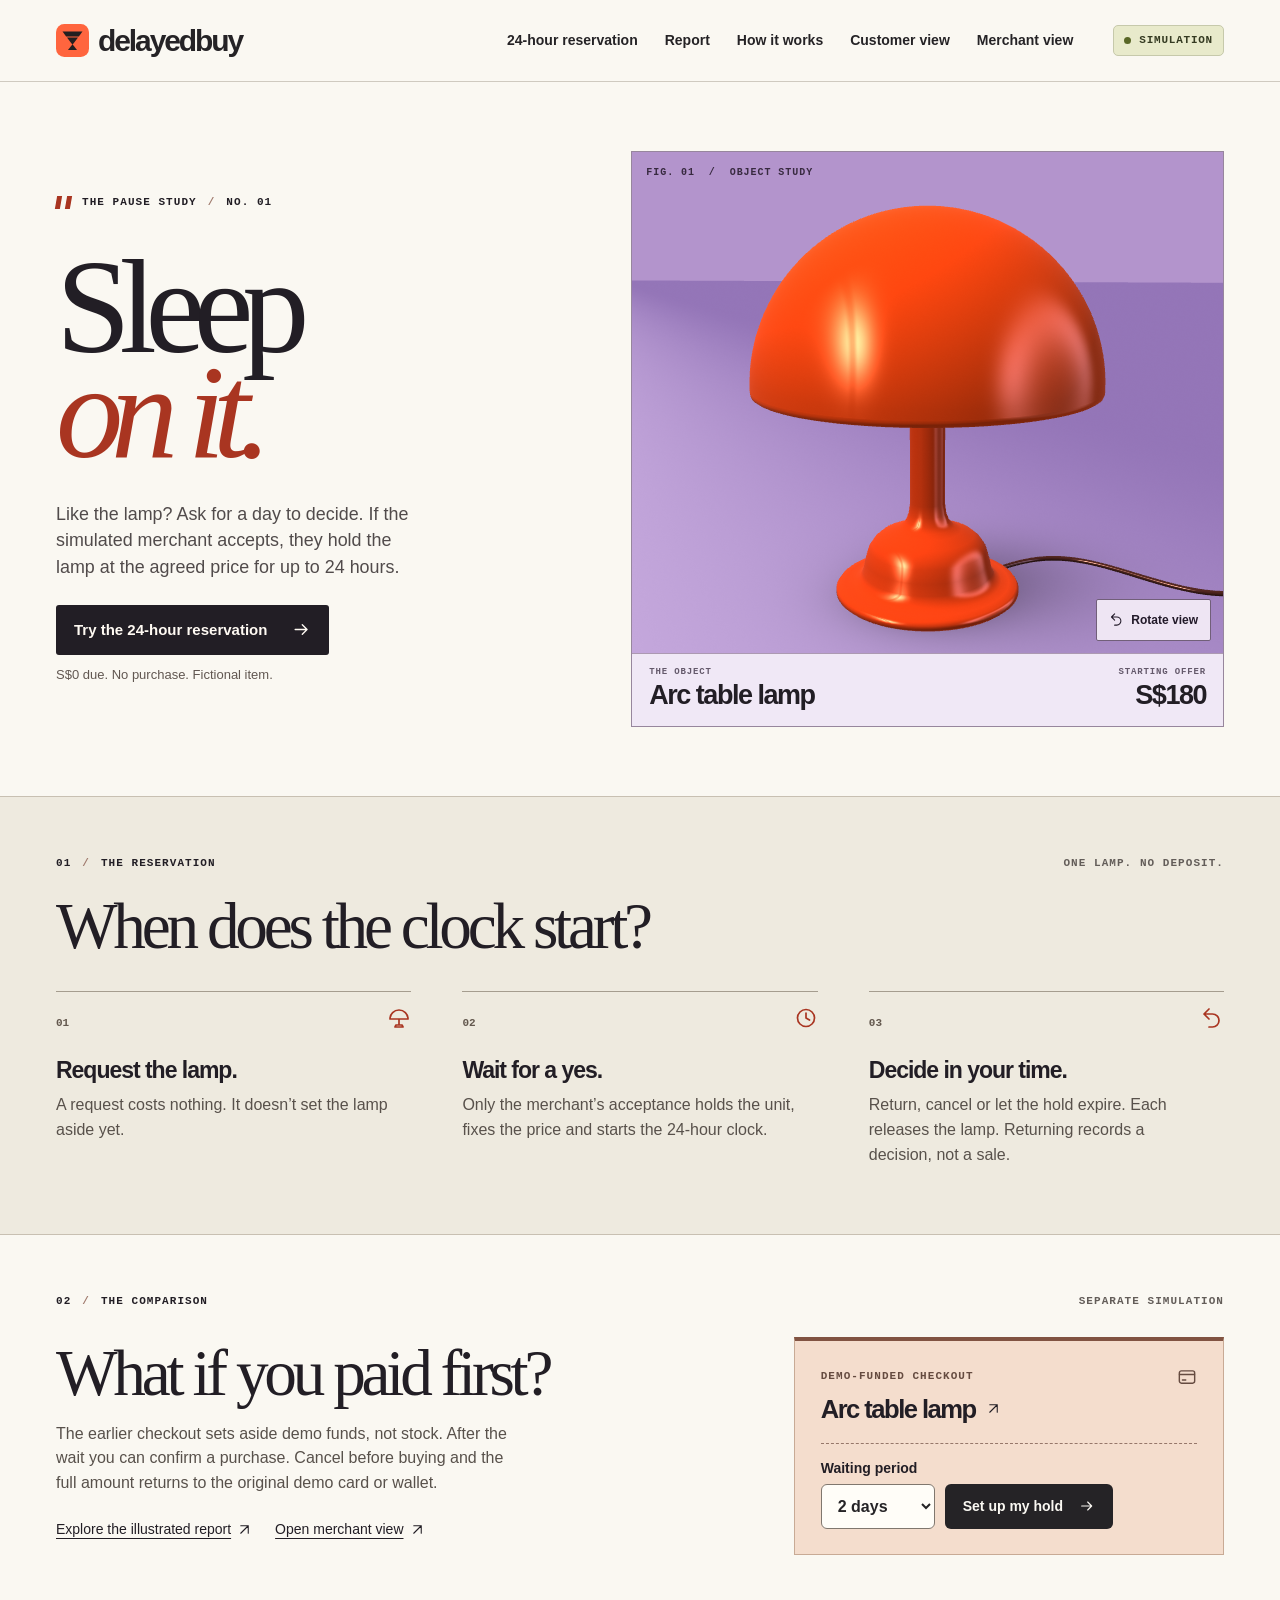
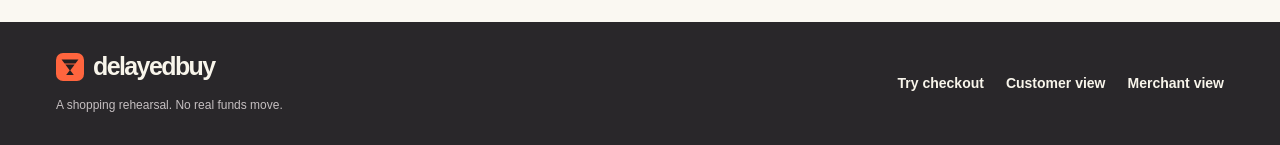
==== commit 1f95f3f6: "Build a cinematic 3D studio for Delayed Buy" ====
--- a/docs/index.html
+++ b/docs/index.html
@@ -2,11 +2,11 @@
 <html lang="en">
 <head>
   <meta charset="utf-8">
-  <meta http-equiv="Content-Security-Policy" content="default-src 'none'; script-src 'sha256-WQVVOTiHIphMLyrM4Zjnxg6r89Xura7M8Dv00tB1cKo='; style-src 'unsafe-inline'; img-src data:; font-src data:; connect-src 'none'; form-action 'none'; base-uri 'none'; object-src 'none'">
+  <meta http-equiv="Content-Security-Policy" content="default-src 'none'; script-src 'sha256-f+kxCuajkBb9Tg6a0XL0plYoiT/Hj0E2zHYKScLxHB8='; style-src 'unsafe-inline'; img-src data:; font-src data:; connect-src 'none'; form-action 'none'; base-uri 'none'; object-src 'none'">
   <meta name="viewport" content="width=device-width, initial-scale=1">
   <meta name="theme-color" content="#faf8f2">
   <meta name="description" content="Rehearse a no-payment reservation for one fictional lamp at a fixed price for 24 hours, or explore the separate demo-funded checkout.">
-  <title>delayedbuy · Hold the price. Decide later.</title>
+  <title>delayedbuy · Sleep on it.</title>
   <link rel="icon" type="image/svg+xml" href="[data-uri]">
   <style>
 :root {
@@ -2011,6 +2011,78 @@
   .reservation-page .res-clock { gap: 8px; align-self: flex-start }
 }
 
+/* The Pause Study. Editorial furniture is scoped to the landing and its #how anchor. */
+.pause-home { --tomato: #a93521; --press: #221e25; --keyline: #c8c0b2; color: var(--press); }
+.boot-photo { display: block; width: min(100%, 360px); height: auto; margin-block: 20px; }
+.pause-home [hidden] { display: none !important; }
+.pause-home .pause-hero {
+  display: grid; grid-template-columns: minmax(0,.92fr) minmax(0,1.08fr);
+  align-items: center; gap: clamp(30px,5.5vw,92px); padding-block: clamp(40px,5.4vw,78px);
+}
+.pause-eyeline,.pause-meta,.studio-folio { font: 650 11px/1.5 var(--mono); text-transform: uppercase; letter-spacing: .095em; }
+.pause-eyeline { display: flex; align-items: center; gap: 11px; }
+.pause-eyeline>span:not(.pause-mark) { color: #9f796c; }
+.pause-mark { width: 15px; height: 13px; border-inline: 5px solid var(--tomato); transform: skew(-10deg); }
+.pause-home .pause-intro h1 { font: 400 clamp(100px,10.5vw,162px)/.785 Georgia,'Times New Roman',serif;
+  letter-spacing: -.084em; margin: clamp(27px,3.4vw,56px) 0 clamp(25px,2.8vw,43px); }
+.pause-home .pause-intro h1 em { font: italic 400 1em/.79 Georgia,'Times New Roman',serif; letter-spacing: -.09em; color: var(--tomato); }
+.pause-deck { max-width: 38ch; font-size: clamp(16px,1.4vw,21px); line-height: 1.46; color: #514b4b; }
+.pause-cta { display: inline-flex; align-items: center; justify-content: space-between; gap: 25px;
+  min-height: 50px; margin-top: 25px; padding: 14px 18px; border-radius: 3px; background: var(--press); color: #fffaf3;
+  font-weight: 680; font-size: 15px; line-height: 1.35; transition: background .18s; }
+.pause-cta:hover { background: #513143; }
+.pause-small { font-size: 13px; color: #615751; margin-top: 10px; }
+.studio-figure { width: 100%; min-width: 0; border: 1px solid #97869d; background: #f0e8f6; }
+.studio-stage { position: relative; isolation: isolate; aspect-ratio: 1.18; overflow: hidden; background: #bc9ed0; }
+.pause-hero .studio-stage .product-shot,.studio-canvas { position: absolute; inset: 0; width: 100%; height: 100%; max-height: none; object-fit: cover; object-position: center 50%; }
+.studio-folio { position: absolute; top: 13px; left: 14px; color: #382a40; font-size: 10px; }
+.studio-turn { position: absolute; right: 12px; bottom: 12px; display: inline-flex; align-items: center; gap: 7px;
+  min-height: 42px; border: 1px solid #715f79; border-radius: 2px; padding: 8px 12px; color: #221a29; background: #eee5f3; font-size: 12px; font-weight: 650; }
+.studio-turn:hover { background: #fff8fc; } .studio-turn:disabled { cursor: default; }
+.studio-figure figcaption { display: flex; align-items: end; justify-content: space-between; gap: 12px; padding: 12px 17px 13px; border-top: 1px solid #ac99b2; }
+.studio-figure figcaption>div:last-child { text-align: right; }
+.studio-figure figcaption strong,.studio-figure figcaption .pause-meta { display: block; }
+.studio-figure figcaption strong { font-size: clamp(19px,2.2vw,27px); letter-spacing: -.055em; line-height: 1.25; }
+.studio-figure figcaption .pause-meta { font-size: 9px; color: #64596b; }
+.pause-how { background: #eeeadf; border-block: 1px solid var(--keyline); }
+.pause-how,.pause-lab { padding-block: clamp(38px,4.5vw,65px) clamp(40px,5.2vw,82px); }
+.pause-section-top { display: flex; justify-content: space-between; align-items: center; gap: 16px; }
+.pause-section-top>.pause-meta { color: #635d59; text-align: right; }
+.pause-home h2 { font: 400 clamp(38px,5.1vw,82px)/1 Georgia,'Times New Roman',serif; letter-spacing: -.065em; text-wrap: balance; }
+.pause-how h2 { margin-top: 23px; }
+.pause-steps { display: grid; grid-template-columns: repeat(3,minmax(0,1fr)); gap: clamp(19px,4vw,58px); padding: 0; margin: 32px 0 0; list-style: none; counter-reset: step; }
+.pause-steps li { position: relative; padding-top: 17px; border-top: 1px solid #a59d8f; counter-increment: step; }
+.pause-steps li:before { content: '0' counter(step); font: 600 11px/1.3 var(--mono); color: #63584e; }
+.step-symbol { position: absolute; right: 0; top: 13px; color: var(--tomato); }
+.pause-steps h3 { margin-top: 24px; font-size: clamp(19px,1.8vw,26px); letter-spacing: -.045em; line-height: 1.2; }
+.pause-steps p,.pause-lab-grid p { margin-top: 8px; max-width: 38ch; color: #58514b; font-size: 16px; line-height: 1.55; }
+.pause-lab-grid { display: grid; grid-template-columns: 1fr minmax(265px,.65fr); gap: clamp(22px,6vw,100px); align-items: center; margin-top: 28px; }
+.pause-lab-grid p { max-width: 53ch; margin-top: 15px; }
+.pause-links { display: flex; gap: 2px 23px; flex-wrap: wrap; margin-top: 11px; }
+.pause-links a { display: inline-flex; align-items: center; min-height: 44px; gap: 6px; text-decoration: underline; text-underline-offset: 4px; font-size: 14px; }
+.pause-links a:hover,.slip-product:hover { color: var(--tomato); }
+.pause-slip { background: #f4ddcd; padding: clamp(18px,2vw,30px); border: 1px solid #c8aa95; border-top: 4px solid #815342; }
+.slip-head { display: flex; align-items: center; justify-content: space-between; gap: 10px; color: #654b40; }
+.slip-product { display: inline-flex; gap: 10px; align-items: center; min-height: 44px; font-size: clamp(22px,2vw,30px); font-weight: 650; letter-spacing: -.06em; }
+.pause-slip .hero-setup { margin-top: 12px; padding-top: 14px; border-top: 1px dashed #96776a; }
+.pause-slip .hero-buttons { margin: 5px 0 0; }.pause-slip .hero-buttons .btn,.pause-slip select { min-height: 45px; }
+@media(max-width: 730px) {
+  .pause-home .pause-hero { grid-template-columns: minmax(0,1fr); gap: 27px; padding-block: 34px; }
+  .pause-home .pause-intro h1 { margin: 17px 0 19px; font-size: clamp(71px,15.5vw,108px); line-height: .95; }
+  .pause-intro h1 br { display: none; }.pause-intro h1 br:after { content: ' '; }
+
+  .pause-cta { margin-top: 17px; }.pause-small { margin-top: 7px; }
+  .studio-stage { aspect-ratio: 1.17; }
+  .pause-section-top { align-items: start; }.pause-eyeline,.pause-meta { font-size: 10px; }
+  .pause-steps { grid-template-columns: 1fr; gap: 20px; margin-top: 22px; }
+  .pause-steps li { padding: 16px 0 0 36px; }
+  .pause-steps li:before { position: absolute; left: 0; top: 20px; }
+  .pause-steps h3 { margin-top: 0; padding-right: 32px; }
+  .pause-steps p { margin-top: 4px; }.step-symbol { top: 15px; }
+  .pause-lab-grid { grid-template-columns: 1fr; }.pause-home h2 { font-size: clamp(35px,7.8vw,54px); }
+}
+@media(prefers-reduced-motion:reduce){.pause-cta,.studio-turn,.pause-slip .btn { transition: none; }.pause-slip .btn:hover { transform:none; }}
+
 </style>
   <noscript><style>#primary-nav, .menu-button, .foot-nav { display: none }</style></noscript>
   
@@ -2034,7 +2106,8 @@
   </header>
   <main id="main" tabindex="-1">
     <div class="frame boot">
-      <span class="kicker">DelayedBuy v1.3</span><h1>Hold the price.<br><em>Decide later.</em></h1>
+      <span class="kicker">The pause study / No. 01</span><h1>Sleep <em>on it.</em></h1>
+      <noscript><img class="boot-photo" src="[data-uri]" width="1254" height="1254" alt="The fictional orange Arc table lamp in a lilac studio."></noscript>
       <p>In the reservation rehearsal, a simulated merchant can accept a request for one fictional lamp at a fixed price for 24 hours. Nothing is due and no purchase takes place.</p>
       <p>In the separate demo-funded checkout, creating a demo hold sets aside demo funds and fixes your price for the Arc table lamp. This demo reserves no stock.</p>
       <div class="boot-help"><p>The hold has no automatic expiry. After the wait, choose <strong>Complete purchase</strong>, then <strong>Confirm purchase</strong> to buy. You can cancel any time before buying.</p>
@@ -2046,7 +2119,7 @@
   <dialog id="confirm-dialog" aria-labelledby="dialog-title" aria-describedby="dialog-description"></dialog>
   <footer>
     <div class="frame foot-grid">
-      <div><a href="#home" class="brand"><img src="[data-uri]" width="28" height="28" alt="">delayedbuy</a><p>A simulated checkout. No real funds move.</p></div>
+      <div><a href="#home" class="brand"><img src="[data-uri]" width="28" height="28" alt="">delayedbuy</a><p>A shopping rehearsal. No real funds move.</p></div>
       <div class="foot-nav"><a href="#checkout">Try checkout</a><a href="#customer">Customer view</a><a href="#merchant">Merchant view</a></div>
     </div>
   </footer>
@@ -2972,12 +3045,174 @@
 return { mountReservation };
 })();
 const demoModule7 = (() => {
+// Original lathed Arc study. The photograph remains the accessible, zero-GPU fallback.
+const VERT = `
+attribute vec3 aPos, aNorm, aColor;
+uniform vec3 eye;
+uniform float aspect;
+varying vec3 pos, norm, color;
+void main() {
+  vec3 target = vec3(0.,1.42,0.);
+  vec3 f = normalize(target-eye), r = normalize(cross(f,vec3(0.,1.,0.))), u = cross(r,f);
+  vec3 d = aPos-eye;
+  float z = dot(d,f);
+  gl_Position = vec4(dot(d,r)*3.10/aspect, dot(d,u)*3.10, z*1.002-0.2, z);
+  pos=aPos; norm=aNorm; color=aColor;
+}`;
+const FRAG = `
+precision highp float;
+uniform vec3 eye;
+varying vec3 pos, norm, color;
+float sq(float x){return x*x;}
+void main() {
+  vec3 n=normalize(norm), v=normalize(eye-pos), l=normalize(vec3(-3.,6.,3.));
+  float grain=fract(sin(dot(mod(gl_FragCoord.xy,256.),vec2(12.97,7.81)))*734.53)-0.5;
+  vec3 c;
+  if(color.r<0.) {
+    vec2 p=pos.xz;
+    vec2 shadow=p-vec2(.40,-.36);
+    float soft=exp(-dot(shadow,shadow)*1.4), contact=exp(-dot(p,p)*4.4);
+    float farLight=smoothstep(-4.,5.,dot(p,vec2(-.64,.42)));
+    c=mix(vec3(.58,.46,.72),vec3(.86,.75,.93),farLight);
+    c*=1.-.24*soft-.36*contact;
+  } else {
+    float ndl=max(dot(n,l),0.);
+    vec3 reflected=reflect(-v,n);
+    // Two tall studio softboxes reflected in the glazed shade and stem.
+    float box=exp(-sq((reflected.x+.63)*5.6)-sq((reflected.y-.53)*2.7))*smoothstep(-.2,.8,reflected.z);
+    float seam=smoothstep(.005,.05,abs(reflected.x+.63));
+    float ribbon=exp(-sq((reflected.x-.86)*8.)-sq((reflected.y-.2)*1.9));
+    float edge=pow(1.-max(dot(n,v),0.),3.);
+    c=color*(.50+.57*ndl+.15*max(n.y,0.));
+    c+=vec3(1.,.82,.69)*box*(.62+.32*seam)+vec3(.52,.48,.65)*(.47*ribbon+.20*edge);
+  }
+  gl_FragColor=vec4(clamp(c+grain*.004,0.,1.),1.);
+}`;
+const TAU=2*Math.PI;
+function scene() {
+  const data=[];
+  const add=(p,n,c)=>data.push(...p,...n,...c);
+  const ground=[-1,0,0], glaze=[.88,.235,.064], shade=[.95,.265,.058], inner=[.78,.43,.22];
+  const a=[-65,-.016,-65], b=[65,-.016,-65], c=[65,-.016,65], d=[-65,-.016,65];
+  for(const p of [a,c,b,a,d,c]) add(p,[0,1,0],ground);
+  function lathe(rows,col) {
+    const count=80;
+    function item(i,j){
+      const [rad,y]=rows[i], before=rows[Math.max(0,i-1)], after=rows[Math.min(rows.length-1,i+1)];
+      const dr=after[0]-before[0], dy=after[1]-before[1], len=Math.hypot(dr,dy)||1;
+      const ang=TAU*j/count, co=Math.cos(ang), si=Math.sin(ang);
+      add([rad*co,y,rad*si],[dy/len*co,-dr/len,dy/len*si],col);
+    }
+    for(let i=0;i<rows.length-1;i++)for(let j=0;j<count;j++)
+      for(const [row,colIndex] of [[i,j],[i+1,j],[i,j+1],[i,j+1],[i+1,j],[i+1,j+1]])item(row,colIndex);
+  }
+  // A rolled base, flared foot, narrow stem and spun dome. Ordered bottom to top.
+  lathe([[.01,.012],[.55,.012],[.635,.025],[.66,.047],[.66,.074],[.642,.099],[.59,.11],
+    [.535,.119],[.492,.145],[.467,.19],[.45,.268],[.424,.357],[.387,.412],[.335,.457],
+    [.247,.495],[.192,.523],[.155,.56],[.134,.62],[.124,.7],[.124,1.48],[.145,1.53],[.195,1.56]],glaze);
+  lathe([[.02,1.54],[.2,1.53],[.8,1.527],[1.13,1.51],[1.188,1.515]],inner);
+  const shell=[[1.184,1.505],[1.198,1.515],[1.204,1.535]];
+  for(let i=0;i<=32;i++){
+    const t=i*Math.PI/64;
+    shell.push([Math.max(.0001,1.204*Math.cos(t)),1.55+1.20*Math.sin(t)]);
+  }
+  lathe(shell,shade);
+  // Power cord: a real asymmetric part that makes camera perspective readable.
+  const samples=56, sides=9;
+  const path=t=>[.20+2.9*t,.026,-.07-.44*Math.sin(t*Math.PI*2.15)-.80*t];
+  const tube=(i,j)=>{
+    const t=i/samples, p=path(t), q=path(t+.001), dx=q[0]-p[0],dz=q[2]-p[2],l=Math.hypot(dx,dz);
+    const a=TAU*j/sides, n=[-dz/l*Math.cos(a),Math.sin(a),dx/l*Math.cos(a)];
+    add([p[0]+n[0]*.019,p[1]+n[1]*.019,p[2]+n[2]*.019],n,[.28,.13,.11]);
+  };
+  for(let i=0;i<samples;i++)for(let j=0;j<sides;j++)
+    for(const [k,h] of [[i,j],[i+1,j+1],[i+1,j],[i,j],[i,j+1],[i+1,j+1]])tube(k,h);
+  return new Float32Array(data);
+}
+let geometry;
+function mountLampStudio(root) {
+  const canvas=root.querySelector('.studio-canvas');
+  if(!canvas?.getContext) return;
+  const stage=canvas.parentElement, button=stage.querySelector('.studio-turn');
+  const reduced=window.matchMedia('(prefers-reduced-motion: reduce)');
+  if(reduced.matches) return;
+  const gl=canvas.getContext('webgl',{alpha:false,antialias:true,preserveDrawingBuffer:false,powerPreference:'low-power'});
+  if(!gl) return;
+  const shaders=[];
+  let program, buffer, frame=0, observer, resizeObserver, active=true, onScreen=true, disposed=false;
+  let start=0, from=-.56, to=.22, angle=from, lift=.68, first=true, pending=true;
+  function showFallback(){
+    canvas.hidden=true; button.hidden=true; active=false; cancelAnimationFrame(frame); frame=0;
+  }
+  function dispose(){
+    if(disposed)return;
+    disposed=true;showFallback();observer?.disconnect(); resizeObserver?.disconnect();
+    button.removeEventListener('click',turn); document.removeEventListener('visibilitychange',visibility);
+    canvas.removeEventListener('webglcontextlost',lost); reduced.removeEventListener('change',preference);
+    if(buffer)gl.deleteBuffer(buffer);
+    if(program)gl.deleteProgram(program);
+    for(const shader of shaders)gl.deleteShader(shader);
+    // Release the context immediately when visiting another hash route.
+    gl.getExtension('WEBGL_lose_context')?.loseContext();
+  }
+  function lost(e){e.preventDefault();showFallback();}
+  function preference(){ if(reduced.matches)dispose(); }
+  function visibility(){ if(document.hidden){cancelAnimationFrame(frame);frame=0;}else schedule(); }
+  function schedule(){if(active&&onScreen&&!document.hidden&&!frame)frame=requestAnimationFrame(draw);}
+  let eye, aspect, total;
+  function draw(now){
+    frame=0;if(!active||!stage.isConnected||reduced.matches)return;
+    if(!start)start=now;
+    const t=Math.min((now-start)/(first?2700:1500),1),ease=t*t*(3-2*t);
+    angle=from+(to-from)*ease;
+    const width=stage.clientWidth,height=stage.clientHeight;
+    if(!width||!height)return;
+    const ratio=Math.min(window.devicePixelRatio||1,1.45,900/Math.max(width,height));
+    const w=Math.max(1,Math.round(width*ratio)),h=Math.max(1,Math.round(height*ratio));
+    if(canvas.width!==w||canvas.height!==h){canvas.width=w;canvas.height=h;}
+    gl.viewport(0,0,w,h);gl.clearColor(.70,.58,.80,1);gl.clear(gl.COLOR_BUFFER_BIT|gl.DEPTH_BUFFER_BIT);
+    const distance=5.24+(first?(1-ease)*.54:0);
+    lift=first ? .37+.34*(1-ease) : .37;
+    gl.uniform3f(eye,Math.sin(angle)*distance,2.02+lift,Math.cos(angle)*distance);
+    gl.uniform1f(aspect,w/h);gl.drawArrays(gl.TRIANGLES,0,total);
+    canvas.hidden=false;button.hidden=false;
+    if(t<1&&pending)schedule();
+    else {pending=false;button.disabled=false;}
+  }
+  function turn(){
+    if(!active||button.disabled)return;
+    first=false;from=angle;to=angle+Math.PI*.61;start=0;pending=true;button.disabled=true;schedule();
+  }
+  try{
+    const compile=(kind,src)=>{const s=gl.createShader(kind);shaders.push(s);gl.shaderSource(s,src);gl.compileShader(s);
+      if(!gl.getShaderParameter(s,gl.COMPILE_STATUS))throw Error('Studio shader unavailable');return s;};
+    program=gl.createProgram();gl.attachShader(program,compile(gl.VERTEX_SHADER,VERT));gl.attachShader(program,compile(gl.FRAGMENT_SHADER,FRAG));
+    gl.linkProgram(program);if(!gl.getProgramParameter(program,gl.LINK_STATUS))throw Error('Studio unavailable');
+    gl.useProgram(program);gl.enable(gl.DEPTH_TEST);geometry??=scene();total=geometry.length/9;
+    buffer=gl.createBuffer();gl.bindBuffer(gl.ARRAY_BUFFER,buffer);gl.bufferData(gl.ARRAY_BUFFER,geometry,gl.STATIC_DRAW);
+    for(const [attribute,offset] of [['aPos',0],['aNorm',12],['aColor',24]]){
+      const id=gl.getAttribLocation(program,attribute);gl.enableVertexAttribArray(id);gl.vertexAttribPointer(id,3,gl.FLOAT,false,36,offset);}
+    eye=gl.getUniformLocation(program,'eye');aspect=gl.getUniformLocation(program,'aspect');
+    button.addEventListener('click',turn);document.addEventListener('visibilitychange',visibility);
+    canvas.addEventListener('webglcontextlost',lost);reduced.addEventListener('change',preference);
+    if(window.ResizeObserver){resizeObserver=new ResizeObserver(schedule);resizeObserver.observe(stage);}
+    if(window.IntersectionObserver){observer=new IntersectionObserver(([entry])=>{onScreen=entry.isIntersecting;if(onScreen)schedule();else{cancelAnimationFrame(frame);frame=0;}});observer.observe(stage);}
+    schedule();
+  }catch{dispose();}
+  return dispose;
+}
+
+return { mountLampStudio };
+})();
+const demoModule8 = (() => {
 const { applyAction, demoLedger, getView, validateLedger } = demoModule0;
 const { reportPage, reportResults } = demoModule2;
 const { mountReservation } = demoModule6;
 const { icon } = demoModule5;
+const { mountLampStudio } = demoModule7;
 
 const DAY = 86_400_000;
+const LAMP_PHOTO = '[data-uri]';
 const STORE_KEY = 'delayedbuy.sandbox.v1';
 const rails = {
   card: { label: 'Demo card', currency: 'SGD', source: 'card_demo', amount: 18_000 },
@@ -2987,7 +3222,7 @@
 const eventNames = { held: 'Hold funded', completed: 'Purchase completed', refunded: 'Principal returned' };
 const reportChoice = { basket:100, days:7, apr:4 };
 let navigationEpoch = 0;
-const pageNames = { reservation: '24-hour reservation', report:'The price of a pause', home: 'Hold the price. Decide later.', how: 'How it works', checkout: 'Start a demo hold', customer: 'Customer view', merchant: 'Merchant view' };
+const pageNames = { reservation: '24-hour reservation', report:'The price of a pause', home: 'Sleep on it.', how: 'How it works', checkout: 'Start a demo hold', customer: 'Customer view', merchant: 'Merchant view' };
 const main = document.querySelector('#main');
 const feedback = document.querySelector('#feedback');
 const dialog = document.querySelector('#confirm-dialog');
@@ -3012,6 +3247,7 @@
 let fundedBoot;
 let fundedReady = false;
 let stopReservation;
+let stopLampStudio;
 
 function escapeHtml(value) {
   return String(value).replace(/[&<>"']/g, char => ({ '&': '&amp;', '<': '&lt;', '>': '&gt;', '"': '&quot;', "'": '&#39;' })[char]);
@@ -3152,7 +3388,7 @@
   const tag = link ? 'a' : 'figure';
   const end = link ? '<span class="round-icon">' + icon('diagonal', 14) + '</span>' : '';
   return '<' + tag + (link ? ' href="#checkout" aria-label="Try checkout with the Arc table lamp"' : '') + ' class="product-figure">' +
-    '<img class="product-shot" src="[data-uri]" width="1254" height="1254" alt="A vermilion mushroom-shaped table lamp on a lilac studio floor" fetchpriority="high">' +
+    '<img class="product-shot" src="' + LAMP_PHOTO + '" width="1254" height="1254" alt="A vermilion mushroom-shaped table lamp on a lilac studio floor" fetchpriority="high">' +
     '<span class="photo-label">' + icon('box', 12) + ' Demo item</span>' +
     '<div class="product-caption"><strong>Arc table lamp</strong><span class="caption-right"><small>' +
     money(rail, rails[rail].amount) + '</small>' + end + '</span></div></' + tag + '>';
@@ -3160,23 +3396,46 @@
 function homePage() {
   const options = waitingPeriods.map(days => '<option value="' + days + '"' + (checkout.days === days ? ' selected' : '') + '>' +
     days + (days === 1 ? ' day' : ' days') + '</option>').join('');
-  return '<section class="frame hero"><div class="hero-copy"><div class="eyebrow kicker">Demo-funded checkout</div>' +
-    '<h1>Hold the price.<br><em>Decide later.</em></h1>' +
-    '<p>Fix your demo price for the Arc table lamp. This demo reserves no stock. Buy after the wait or cancel for a full refund any time before buying.</p>' +
-    '<div class="hero-setup"><label for="preview-days">Waiting period</label><div class="hero-buttons">' +
-    '<select id="preview-days">' + options + '</select><a class="btn orange" href="#checkout">Set up my hold ' + icon('arrow', 18) +
-    '</a></div></div><div class="hero-note">' + icon('lock', 14) + ' Demo funds only. No sign-up.</div></div>' +
-    productFigure(true, checkout.rail) + '</section>' +
-    '<section class="showcase"><div class="frame show-grid"><div><span class="kicker">Reservation rehearsal</span>' +
-    '<h2>A 24-hour reservation</h2><p>Request a fictional unit with S$0 due. If the simulated merchant accepts, the price is fixed until the reservation ends, up to 24 hours later.</p></div>' +
-    '<a class="btn outline" href="#reservation">Try the 24-hour reservation ' + icon('arrow', 17) + '</a></div></section>' +
-    '<section class="how-section" id="how" tabindex="-1"><div class="frame"><div class="section-head"><h2>Where the payment goes</h2>' +
-    '<a class="text-link" href="#report">Explore the illustrated report ' + icon('diagonal', 15) + '</a></div>' +
-    '<div class="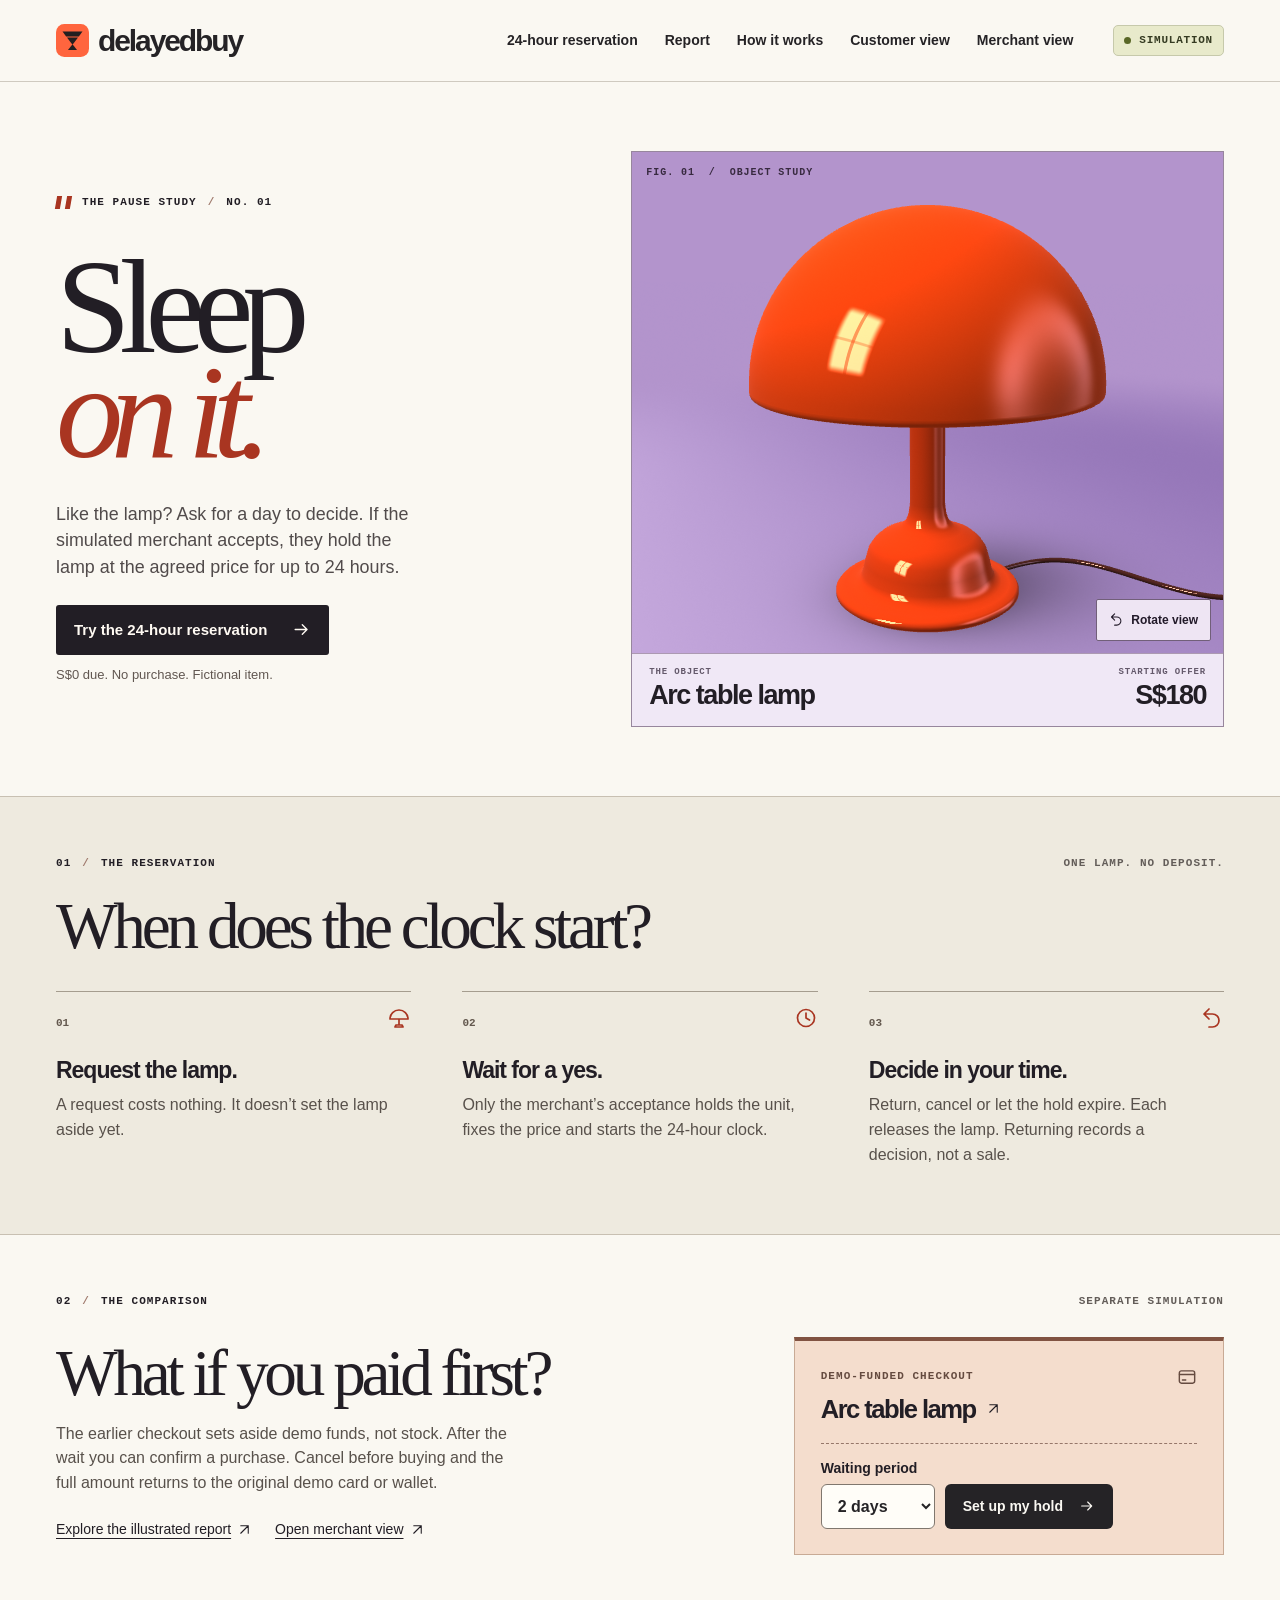
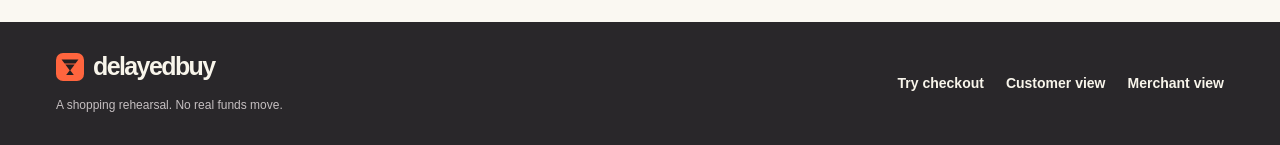
==== commit 807e67a6: "Refine studio lighting and keep the mobile checkout action in view" ====
--- a/docs/index.html
+++ b/docs/index.html
@@ -2,7 +2,7 @@
 <html lang="en">
 <head>
   <meta charset="utf-8">
-  <meta http-equiv="Content-Security-Policy" content="default-src 'none'; script-src 'sha256-f+kxCuajkBb9Tg6a0XL0plYoiT/Hj0E2zHYKScLxHB8='; style-src 'unsafe-inline'; img-src data:; font-src data:; connect-src 'none'; form-action 'none'; base-uri 'none'; object-src 'none'">
+  <meta http-equiv="Content-Security-Policy" content="default-src 'none'; script-src 'sha256-0dONkL73HaQAjgIhCgSQZPEo7XaafDZHuPbICbuJSkk='; style-src 'unsafe-inline'; img-src data:; font-src data:; connect-src 'none'; form-action 'none'; base-uri 'none'; object-src 'none'">
   <meta name="viewport" content="width=device-width, initial-scale=1">
   <meta name="theme-color" content="#faf8f2">
   <meta name="description" content="Rehearse a no-payment reservation for one fictional lamp at a fixed price for 24 hours, or explore the separate demo-funded checkout.">
@@ -3074,17 +3074,20 @@
     float soft=exp(-dot(shadow,shadow)*1.4), contact=exp(-dot(p,p)*4.4);
     float farLight=smoothstep(-4.,5.,dot(p,vec2(-.64,.42)));
     c=mix(vec3(.58,.46,.72),vec3(.86,.75,.93),farLight);
-    c*=1.-.24*soft-.36*contact;
+    c*=1.-.32*soft-.41*contact;
+    c=mix(c,vec3(.70,.58,.80),smoothstep(4.,12.,length(p)));
   } else {
     float ndl=max(dot(n,l),0.);
     vec3 reflected=reflect(-v,n);
     // Two tall studio softboxes reflected in the glazed shade and stem.
-    float box=exp(-sq((reflected.x+.63)*5.6)-sq((reflected.y-.53)*2.7))*smoothstep(-.2,.8,reflected.z);
-    float seam=smoothstep(.005,.05,abs(reflected.x+.63));
+    vec3 face=normalize(vec3(-.62,.50,.64)), horiz=normalize(cross(vec3(0.,1.,0.),face));
+    vec2 uv=vec2(dot(reflected,horiz),dot(reflected,cross(face,horiz)))/max(.18,dot(face,reflected));
+    float box=(1.-smoothstep(.16,.25,abs(uv.x)))*(1.-smoothstep(.25,.34,abs(uv.y)))*smoothstep(.15,.7,dot(face,reflected));
+    float seam=(.5+.5*smoothstep(.012,.026,abs(uv.x)))*(.7+.3*smoothstep(.006,.02,abs(uv.y)));
     float ribbon=exp(-sq((reflected.x-.86)*8.)-sq((reflected.y-.2)*1.9));
     float edge=pow(1.-max(dot(n,v),0.),3.);
     c=color*(.50+.57*ndl+.15*max(n.y,0.));
-    c+=vec3(1.,.82,.69)*box*(.62+.32*seam)+vec3(.52,.48,.65)*(.47*ribbon+.20*edge);
+    c+=vec3(1.,.82,.69)*box*seam*.83+vec3(.52,.48,.65)*(.47*ribbon+.20*edge);
   }
   gl_FragColor=vec4(clamp(c+grain*.004,0.,1.),1.);
 }`;
@@ -3709,7 +3712,11 @@
 main.addEventListener('change', event => {
   if (event.target.id === 'preview-days') {
     const days = Number(event.target.value);
-    if (waitingPeriods.includes(days)) checkout.days = days;
+    if (waitingPeriods.includes(days)) {
+      checkout.days = days;
+      // A keyboard change should leave its next action visible, including on a narrow screen.
+      event.target.closest('.hero-setup')?.scrollIntoView({block: 'nearest'});
+    }
     return;
   }
   if (event.target.matches('select[data-report]')) {
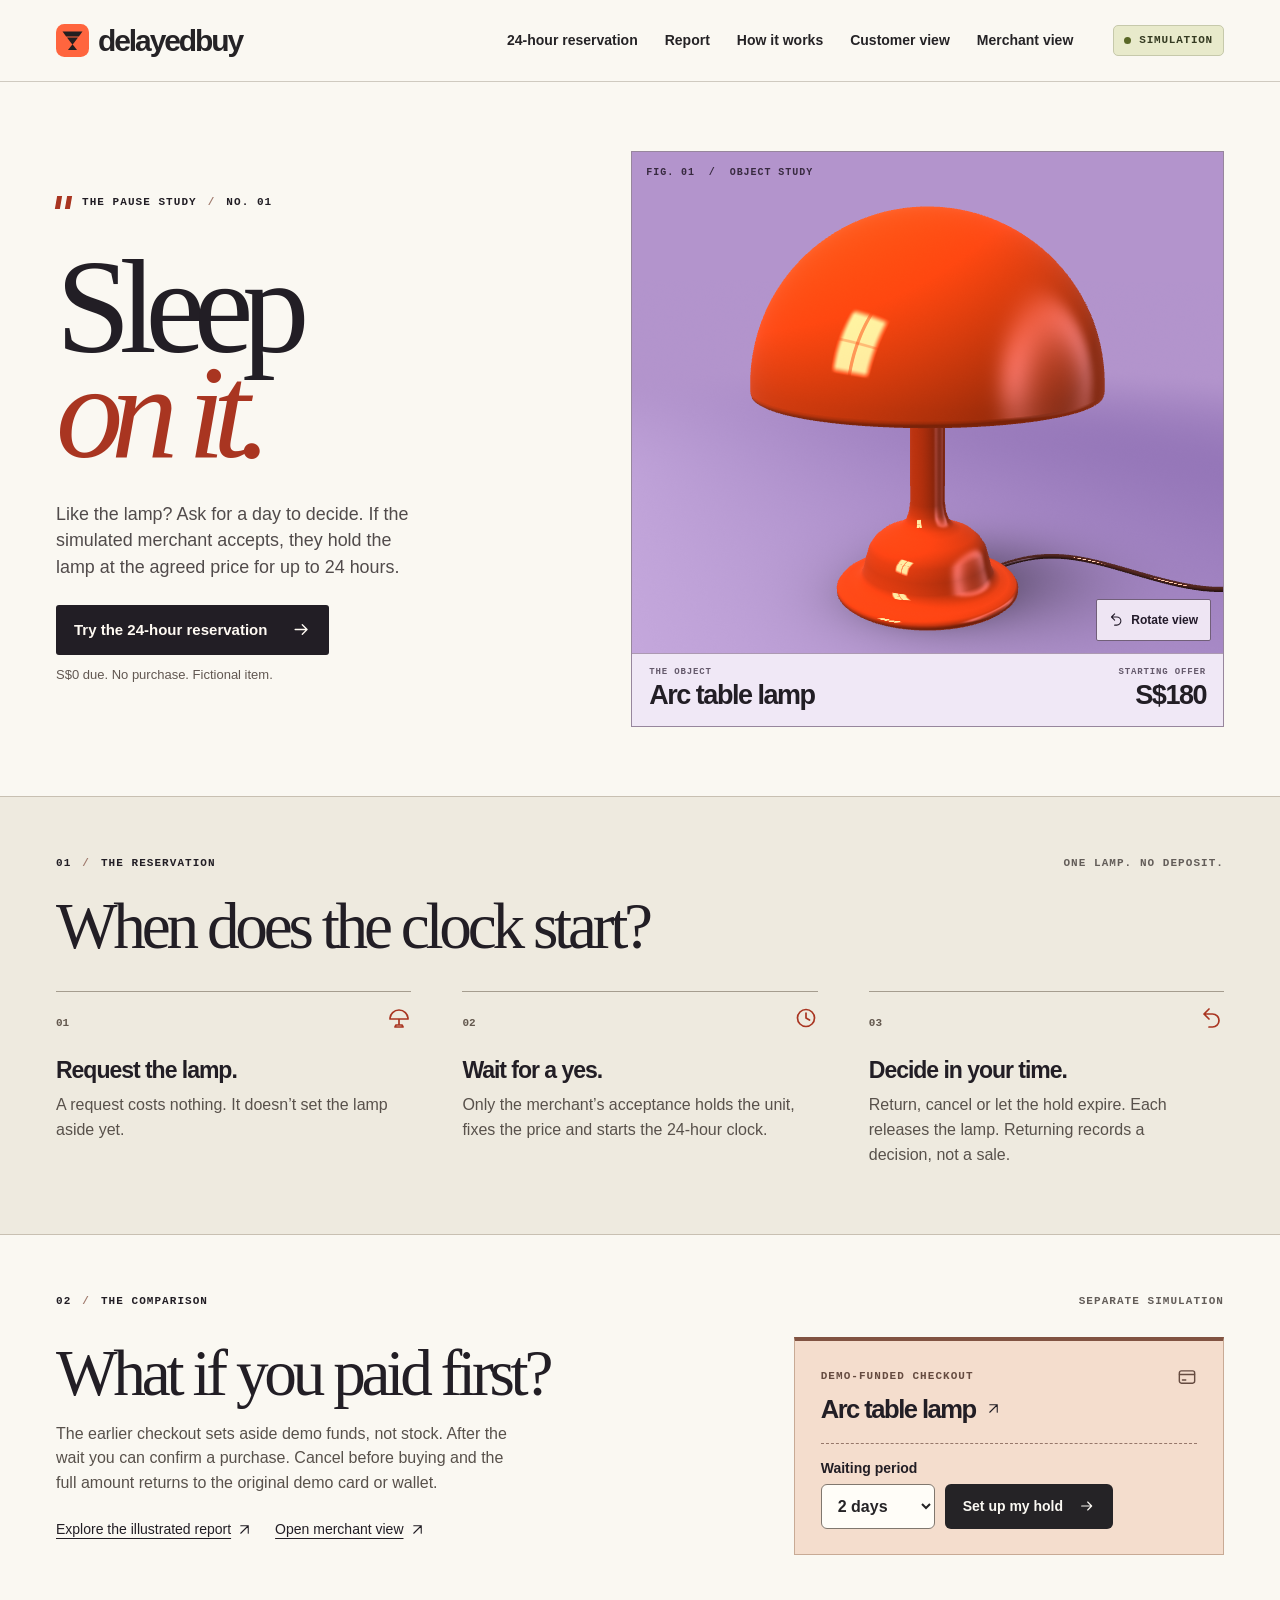
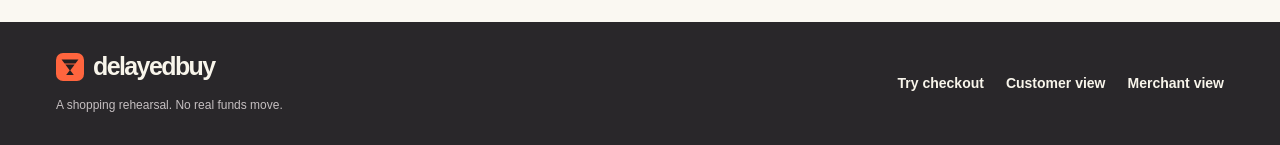
==== commit d31f75af: "Export current rehearsal outcomes separately from active holds" ====
--- a/docs/index.html
+++ b/docs/index.html
@@ -2,7 +2,7 @@
 <html lang="en">
 <head>
   <meta charset="utf-8">
-  <meta http-equiv="Content-Security-Policy" content="default-src 'none'; script-src 'sha256-0dONkL73HaQAjgIhCgSQZPEo7XaafDZHuPbICbuJSkk='; style-src 'unsafe-inline'; img-src data:; font-src data:; connect-src 'none'; form-action 'none'; base-uri 'none'; object-src 'none'">
+  <meta http-equiv="Content-Security-Policy" content="default-src 'none'; script-src 'sha256-ViRc4xYrp12MxpPnVhxNPtka4kF/nuCQPF4Tdd6fZNs='; style-src 'unsafe-inline'; img-src data:; font-src data:; connect-src 'none'; form-action 'none'; base-uri 'none'; object-src 'none'">
   <meta name="viewport" content="width=device-width, initial-scale=1">
   <meta name="theme-color" content="#faf8f2">
   <meta name="description" content="Rehearse a no-payment reservation for one fictional lamp at a fixed price for 24 hours, or explore the separate demo-funded checkout.">
@@ -2852,6 +2852,7 @@
     '</div>' + requestFacts(request) + controls + '</article>';
 }
 function evidence(view) {
+  const closed = view.metrics.returns + view.metrics.cancellations + view.metrics.releases + view.metrics.expiries;
   const cells = Object.entries(metricLabels).map(([key, label]) =>
     '<div><dt>' + label + '</dt><dd data-res-metric="' + key + '" data-value="' + view.metrics[key] + '">' +
     (key === 'timeHeldMs' ? duration(view.metrics[key]) : view.metrics[key]) + '</dd></div>').join('');
@@ -2861,8 +2862,10 @@
     (r.acceptedAt === null ? '—' : duration((r.closedAt ?? view.now) - r.acceptedAt)) + '</td></tr>').join('');
   return '<section class="res-evidence panel" aria-labelledby="res-evidence-title"><h2 id="res-evidence-title">Rehearsal results</h2>' +
     '<p>Counts cover the two fictional shoppers in this browser. Unit-time runs from acceptance until the unit is released or expires. A return counts a visit. No payments or sales are recorded.</p>' +
-    '<p><strong>' + view.metrics.returns + ' of ' + view.metrics.accepted + ' accepted reservations</strong> ended with a shopper return. ' +
+    '<p data-res-outcomes>' + (closed ? '<strong>' + view.metrics.returns + ' of ' + closed + ' completed reservations</strong> ended with a shopper return.' :
+      'No completed reservations yet; a return rate is not available.') + ' ' +
     view.requests.filter(r => r.status === 'pending').length + ' pending · ' + (1 - view.available) + ' active.</p>' +
+    '<button type="button" class="btn outline" data-res-action="snapshot">Download current results (JSON)</button>' +
     '<dl class="res-metrics">' + cells + '</dl>' + (rows ? '<details id="res-history"><summary id="res-history-toggle">Request history</summary>' +
     '<div class="res-table-wrap" role="region" aria-label="Request history table" tabindex="0" id="res-history-table"><table><thead><tr><th scope="col">Shopper</th>' +
     '<th scope="col">Requested · SGT</th><th scope="col">Requested price</th><th scope="col">Outcome</th><th scope="col">Unit-time</th></tr></thead><tbody>' +
@@ -2882,12 +2885,11 @@
       '<button type="button" class="btn outline" id="res-export" data-res-action="archive">Download archived histories (JSON)</button>' : '') + '</section>';
 }
 
-async function downloadArchives() {
-  const archives = await archivedReservations();
-  const url = URL.createObjectURL(new Blob([JSON.stringify({ version: 1, archives }, null, 2) + '\n'], { type: 'application/json' }));
+function downloadJson(filename, data) {
+  const url = URL.createObjectURL(new Blob([JSON.stringify(data, null, 2) + '\n'], { type: 'application/json' }));
   const link = document.createElement('a');
   link.href = url;
-  link.download = 'delayedbuy-reservation-archives.json';
+  link.download = filename;
   link.click();
   setTimeout(() => URL.revokeObjectURL(url), 1000);
 }
@@ -2994,9 +2996,20 @@
     const type = control.dataset.resAction;
     if ((type === 'price') !== (event.type === 'change')) return;
     if (type === 'retry') { refresh(); return; }
-    if (type === 'archive') {
-      try { await downloadArchives(); }
-      catch { if (current()) announce('The archived reservation histories could not be downloaded.'); }
+    if (type === 'archive' || type === 'snapshot') {
+      try {
+        if (type === 'archive') {
+          const archives = await archivedReservations();
+          if (current()) downloadJson('delayedbuy-reservation-archives.json', { version: 1, archives });
+        } else {
+          const view = await readReservation();
+          if (current()) downloadJson('delayedbuy-reservation-results.json', {
+            schema: 'delayedbuy/reservation-results@1', simulationOnly: true, currency: 'SGD',
+            rehearsalTime: new Date(view.now).toISOString(), availableUnits: view.available,
+            offerPriceCents: view.priceCents, metrics: view.metrics, requests: view.requests
+          });
+        }
+      } catch { if (current()) announce('The reservation results could not be downloaded.'); }
       return;
     }
     if (type === 'restart' && (!displayed?.history.canRestart ||
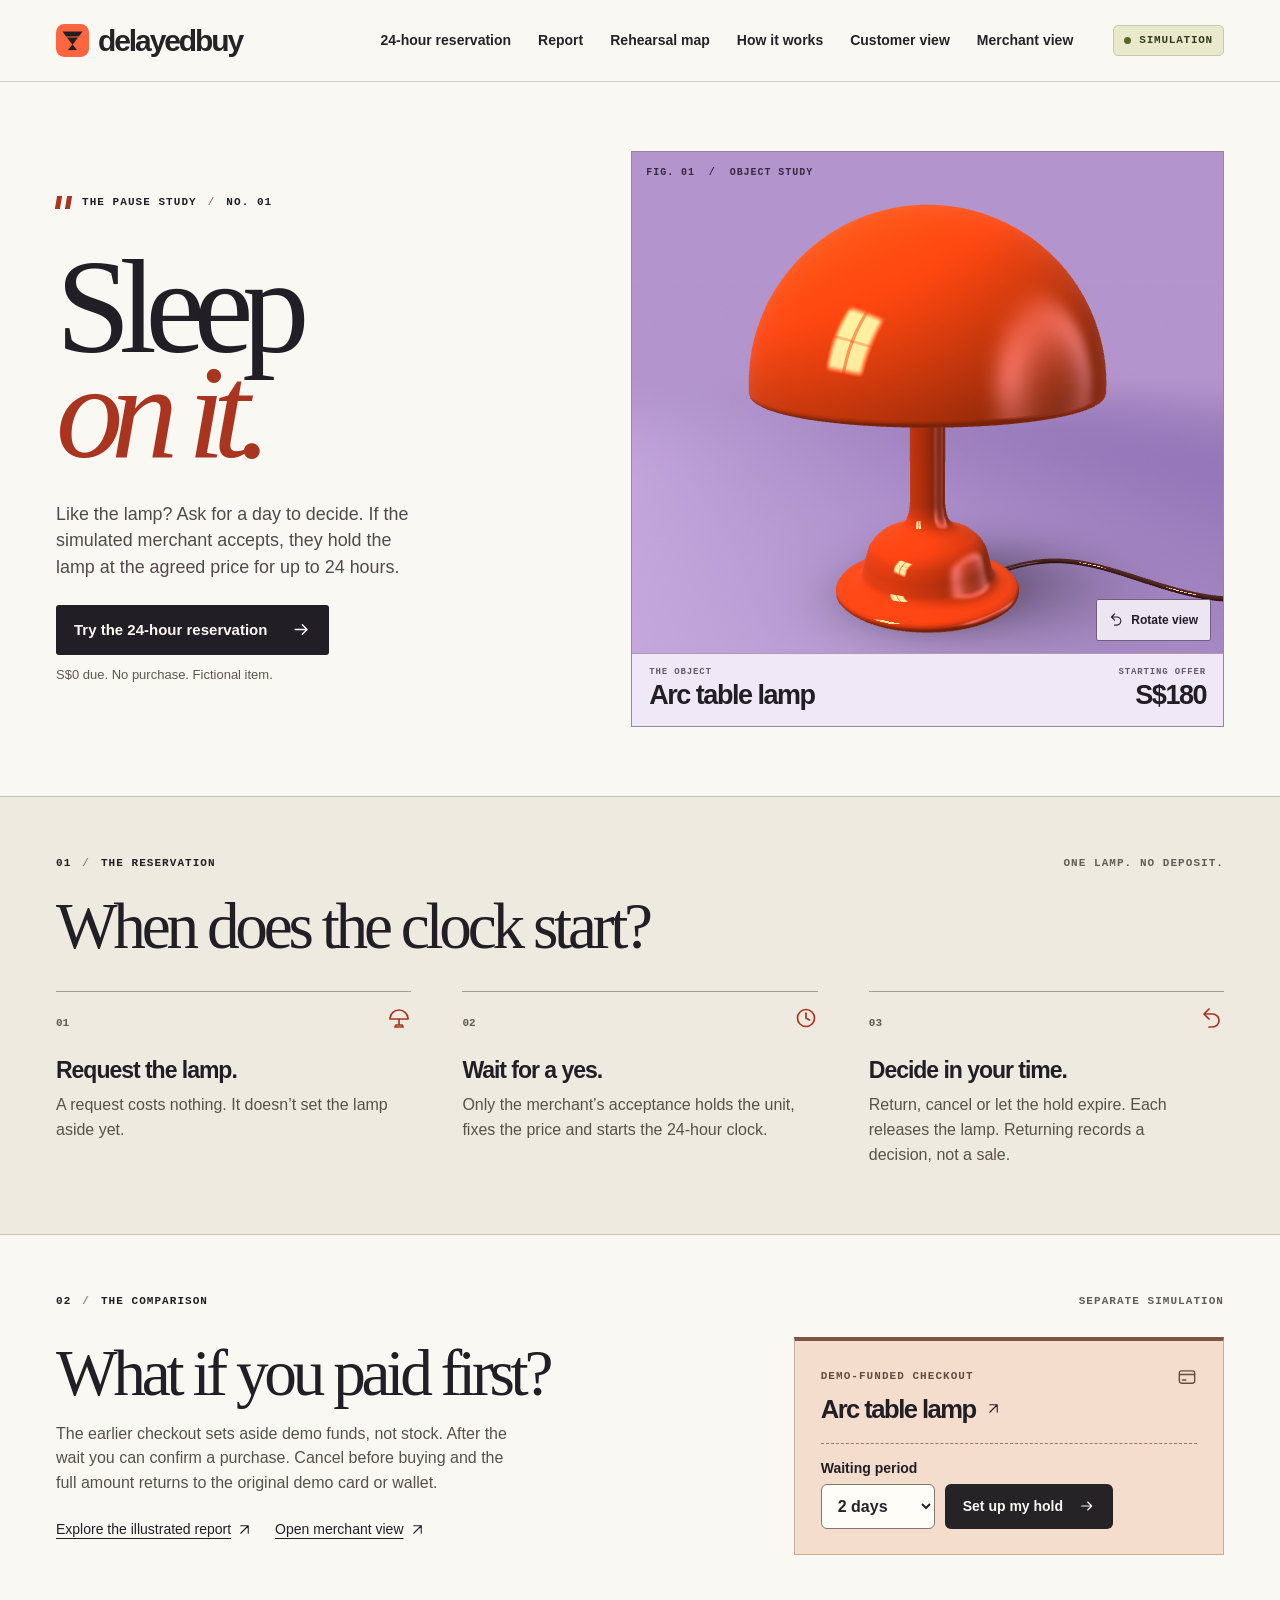
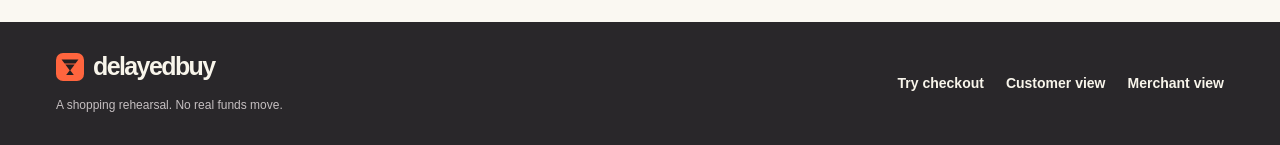
==== commit f3990668: "Trace reservation outcomes and preserve offline rehearsal map views" ====
--- a/docs/index.html
+++ b/docs/index.html
@@ -2,7 +2,7 @@
 <html lang="en">
 <head>
   <meta charset="utf-8">
-  <meta http-equiv="Content-Security-Policy" content="default-src 'none'; script-src 'sha256-ViRc4xYrp12MxpPnVhxNPtka4kF/nuCQPF4Tdd6fZNs='; style-src 'unsafe-inline'; img-src data:; font-src data:; connect-src 'none'; form-action 'none'; base-uri 'none'; object-src 'none'">
+  <meta http-equiv="Content-Security-Policy" content="default-src 'none'; script-src 'sha256-+nnNv5mBB/VK35QXN3WJqw2aCc3CBxYYjeWfqxILQUU='; style-src 'unsafe-inline'; img-src data:; font-src data:; connect-src 'none'; form-action 'none'; base-uri 'none'; object-src 'none'">
   <meta name="viewport" content="width=device-width, initial-scale=1">
   <meta name="theme-color" content="#faf8f2">
   <meta name="description" content="Rehearse a no-payment reservation for one fictional lamp at a fixed price for 24 hours, or explore the separate demo-funded checkout.">
@@ -2083,6 +2083,18 @@
 }
 @media(prefers-reduced-motion:reduce){.pause-cta,.studio-turn,.pause-slip .btn { transition: none; }.pause-slip .btn:hover { transform:none; }}
 
+.map-page header{max-width:52rem;margin:2rem 0}.map-grid{display:grid;grid-template-columns:minmax(0,1.7fr) minmax(16rem,1fr);gap:1rem}
+.map-plot{align-self:start;overflow:hidden;border-radius:1.2rem;background:radial-gradient(ellipse at 55% 70%,#473f55,#251e2d 82%);color:#f6f0e6;border:1px solid #544858}
+.map-svg{display:block;width:100%;touch-action:pan-y;cursor:grab;background-image:radial-gradient(#b6a5b647 .9px,transparent 1px);background-size:15px 15px}
+.map-svg:active{cursor:grabbing}.map-svg line{stroke:#ac9aae;stroke-width:1.5}.map-svg line.map-active{stroke:#ff995b;stroke-width:3}
+.map-svg circle{fill:#e2cfea;stroke:#fff6ea;stroke-width:1.5}.map-svg .map-hit{fill:transparent;stroke:none}.map-svg .map-active circle:not(.map-hit){fill:#ff8538}
+.map-svg text{font:600 11px system-ui;fill:#fff9ec;paint-order:stroke;stroke:#302737;stroke-width:4;stroke-linejoin:round}.map-svg g{cursor:pointer}
+.map-controls,.map-picker{display:flex;flex-wrap:wrap;gap:.45rem}.map-controls{padding:.6rem 1rem 1rem}.map-controls button,.map-picker button{min-height:44px;border-radius:1.4rem;padding:.45rem 1rem;cursor:pointer;font:inherit}
+.map-controls button{background:#42394b;color:white;border:1px solid #ab9aab}.map-picker button{border:1px solid #605564;background:transparent;color:#312937}.map-picker button[aria-pressed=true]{background:#312937;color:#fff7e8}
+.map-note{border:1px solid #b4a8b2;background:#f3eee6;border-radius:1.2rem;padding:clamp(1rem,3vw,2rem);overflow-wrap:anywhere}.map-note h2{margin:.5rem 0;font-size:2rem}.map-note p{line-height:1.5}.map-note a{display:block;margin-top:.65rem;text-decoration:underline}.map-edge{font-weight:600}
+.map-picker{margin:1.3rem 0;padding:0;border:0}.map-picker legend{font-weight:700;margin-bottom:.7rem}.map-data pre{white-space:pre-wrap;overflow-wrap:anywhere}.map-data summary{cursor:pointer}.res-filter{display:flex;align-items:center;gap:.7rem;flex-wrap:wrap;margin:1rem 0}.res-filter select{font:inherit;padding:.4rem}.res-table-wrap tr[hidden]{display:none}
+@media(max-width:720px){.map-grid{grid-template-columns:1fr}.map-note{padding:1rem}.map-page header{margin:1rem 0}.map-picker{gap:.3rem}}
+
 </style>
   <noscript><style>#primary-nav, .menu-button, .foot-nav { display: none }</style></noscript>
   
@@ -2098,6 +2110,7 @@
       <nav id="primary-nav" aria-label="Primary">
         <a href="#reservation">24-hour reservation</a>
         <a href="#report">Report</a>
+        <a href="#map">Rehearsal map</a>
         <a href="#how">How it works</a>
         <a href="#customer">Customer view</a>
         <a href="#merchant">Merchant view</a>
@@ -2110,6 +2123,11 @@
       <noscript><img class="boot-photo" src="[data-uri]" width="1254" height="1254" alt="The fictional orange Arc table lamp in a lilac studio."></noscript>
       <p>In the reservation rehearsal, a simulated merchant can accept a request for one fictional lamp at a fixed price for 24 hours. Nothing is due and no purchase takes place.</p>
       <p>In the separate demo-funded checkout, creating a demo hold sets aside demo funds and fixes your price for the Arc table lamp. This demo reserves no stock.</p>
+      <details id="map" open><summary>Rehearsal map</summary><dl>
+        <dt>Reservation desk → Reservation store → One-unit policy</dt><dd>The desk sends requests to the store, which applies the policy. Only merchant acceptance reserves the lamp and starts its 24 hours.</dd>
+        <dt>Funded checkout → Demo ledger</dt><dd>The checkout records simulated holds, purchases and refunds in its separate ledger. Card and wallet balances stay separate.</dd>
+        <dt>Scenario report → Model fixtures</dt><dd>The report reads 64 illustrative card scenarios from its bundled data. It needs no saved shopper history.</dd>
+      </dl></details>
       <div class="boot-help"><p>The hold has no automatic expiry. After the wait, choose <strong>Complete purchase</strong>, then <strong>Confirm purchase</strong> to buy. You can cancel any time before buying.</p>
         <p>Enable JavaScript to choose a waiting period and try checkout. No money moves.</p>
         <p>In the separate report model, S$100 held for seven days at an assumed 4% annual rate earns about S$0.0767 gross. The shopper’s modeled cancellation share is S$0.06. The checkout simulation pays no interest.</p></div>
@@ -2800,6 +2818,10 @@
   if (minutes < 60) return minutes + ' min ' + seconds % 60 + ' sec';
   return Math.floor(minutes / 60) + ' hr ' + minutes % 60 + ' min';
 }
+function timeLeft(expiresAt, now) {
+  const minutes = Math.max(0, Math.ceil((expiresAt - now) / 60000));
+  return Math.floor(minutes / 60) + ' hr ' + minutes % 60 + ' min remaining';
+}
 function decisionButton(type, label, request, disabled = false) {
   return '<button type="button" class="btn ' + (type === 'accept' ? 'orange' : 'outline') + '" id="res-' + type + '-' + request.id +
     '" data-res-action="' + type + '" data-request-id="' + request.id + '"' + (disabled ? ' disabled' : '') + '>' + label + '</button>';
@@ -2824,7 +2846,7 @@
       '<p>The current offer is ' + money(view.priceCents) + '. Withdraw this request to request the new price.</p>') +
       decisionButton('withdraw', 'Withdraw request', request);
   } else if (request?.status === 'active') {
-    actions = '<p>One unit is held at your fixed price. Recording a return visit releases the unit. No sale is recorded.</p>' +
+    actions = '<p><strong data-res-remaining>' + timeLeft(request.expiresAt, view.now) + '</strong></p><p>One unit is held at your fixed price. Recording a return visit releases the unit. No sale is recorded.</p>' +
       '<div class="action-row">' + decisionButton('return', 'Record shopper return', request) + decisionButton('cancel', 'Cancel reservation', request) + '</div>';
   } else {
     actions = '<button type="button" class="btn outline" id="res-request-' + shopper + '" data-res-action="request" data-shopper="' +
@@ -2867,6 +2889,9 @@
     view.requests.filter(r => r.status === 'pending').length + ' pending · ' + (1 - view.available) + ' active.</p>' +
     '<button type="button" class="btn outline" data-res-action="snapshot">Download current results (JSON)</button>' +
     '<dl class="res-metrics">' + cells + '</dl>' + (rows ? '<details id="res-history"><summary id="res-history-toggle">Request history</summary>' +
+    '<label class="res-filter" for="res-history-filter">Filter by outcome <select id="res-history-filter"><option value="">All outcomes</option>' +
+    Object.entries(labels).map(([key,label]) => '<option value="' + key + '">' + label + '</option>').join('') +
+    '</select></label><p data-res-visible role="status"></p>' +
     '<div class="res-table-wrap" role="region" aria-label="Request history table" tabindex="0" id="res-history-table"><table><thead><tr><th scope="col">Shopper</th>' +
     '<th scope="col">Requested · SGT</th><th scope="col">Requested price</th><th scope="col">Outcome</th><th scope="col">Unit-time</th></tr></thead><tbody>' +
     rows + '</tbody></table></div></details>' : '') + '</section>';
@@ -2940,6 +2965,25 @@
   let attached = true, writing = false, needsRefresh = false, sequence = 0, timer, signature, displayed;
   const current = () => attached && root.isConnected && location.hash.slice(1).split('/')[0] === 'reservation';
 
+  let historyFilter = '';
+  function filterHistory() {
+    const control = root.querySelector('#res-history-filter');
+    if (!control) return;
+    control.value = historyFilter;
+    const rows = root.querySelectorAll('#res-history tbody tr');
+    let visible = 0;
+    for (const row of rows) {
+      row.hidden = Boolean(historyFilter && row.dataset.status !== historyFilter);
+      if (!row.hidden) visible++;
+    }
+    root.querySelector('[data-res-visible]').textContent = visible + ' of ' + rows.length + ' requests shown.';
+  }
+  root.addEventListener('change', event => {
+    if (event.target.id === 'res-history-filter') {
+      historyFilter = event.target.value;
+      filterHistory();
+    }
+  });
   function show(view) {
     displayed = view;
     const nextSignature = JSON.stringify([view.priceCents, view.available, view.requests, view.history, view.archiveCount]);
@@ -2950,6 +2994,7 @@
       const historyOpen = root.querySelector('#res-history')?.open;
       root.innerHTML = workspace(view);
       signature = nextSignature;
+      filterHistory();
       const history = root.querySelector('#res-history');
       if (history && historyOpen) history.open = true;
       if (focusId) {
@@ -2965,6 +3010,8 @@
       held.dataset.value = view.metrics.timeHeldMs;
       held.textContent = duration(view.metrics.timeHeldMs);
       const active = view.requests.find(r => r.status === 'active');
+      const remaining = root.querySelector('[data-res-remaining]');
+      if (remaining && active) remaining.textContent = timeLeft(active.expiresAt, view.now);
       const logTime = root.querySelector('#res-history tr[data-status="active"] td:last-child');
       if (logTime && active) logTime.textContent = duration(view.now - active.acceptedAt);
     }
@@ -3058,6 +3105,121 @@
 return { mountReservation };
 })();
 const demoModule7 = (() => {
+const modules = [
+  {id:'interface', label:'Reservation desk', x:-173,y:-68,z:30, file:'ui/reservation.mjs', route:'reservation',
+    detail:'Two shoppers can request the same lamp. The merchant decides which request to accept. The desk reads and writes through the reservation store.'},
+  {id:'store', label:'Reservation store', x:0,y:-120,z:-62, file:'ui/reservation-store.mjs', route:'reservation',
+    detail:'A transaction checks the latest state before accepting the request. The store saves committed events and notifies other open tabs.'},
+  {id:'policy', label:'One-unit policy', x:176,y:-52,z:12, file:'core/reservation.mjs', route:'reservation',
+    detail:'Acceptance fixes the price and starts 24 hours on one lamp. A return, cancellation, release or expiry frees it exactly once.'},
+  {id:'checkout', label:'Funded checkout', x:-174,y:60,z:-6, file:'ui/app.js', route:'checkout',
+    detail:'This separate simulation lets a shopper hold demo funds and choose a waiting period. It does not allocate the reservation lamp.'},
+  {id:'ledger', label:'Demo ledger', x:-28,y:114,z:70, file:'core/ledger.mjs', route:'merchant',
+    detail:'Card and wallet balances reconcile independently. A refund returns principal to its original simulated funding source.'},
+  {id:'report', label:'Scenario report', x:166,y:61,z:-70, file:'ui/report.mjs', route:'report',
+    detail:'The report reads a fixed grid of 64 scenarios. Changing a modeling assumption does not change a shopper’s request or a demo balance.'},
+  {id:'fixtures', label:'Model fixtures', x:16,y:6,z:42, file:'ui/report-data.mjs', route:'report',
+    detail:'Two committed CSV inputs supply the offline report. Its illustrations can be inspected independently of browser history.'}
+];
+const edges = [['interface','store','saves requests through'],['store','policy','applies'],['checkout','ledger','records simulated movements in'],['report','fixtures','reads']];
+const namespace = 'http://www.w3.org/2000/svg';
+
+function svgElement(name, attributes) {
+  const element = document.createElementNS(namespace,name);
+  for (const [key,value] of Object.entries(attributes)) element.setAttribute(key,value);
+  return element;
+}
+
+function mountRehearsalMap(root, startingId) {
+  let yaw = 0.12, pitch = -0.14;
+  let selected = modules.find(node => node.id === startingId) || modules[0];
+  root.innerHTML = `<div class="frame workspace map-page"><a class="backlink" href="#home">← Back to home</a>
+    <header><p class="kicker">DelayedBuy / Architecture</p><h1>The rehearsal map.</h1>
+    <p class="intro">Trace the one-unit reservation, demo funds and report from each interface to its rules and data.</p></header>
+    <div class="map-grid"><section class="map-plot" aria-label="Interactive dependency map">
+    <svg class="map-svg" viewBox="-275 -175 550 350" role="img" aria-label="Seven modules in three independent paths. Select modules in the list below."></svg>
+    <div class="map-controls" aria-label="Map orientation"><button type="button" data-turn="-1" aria-label="Rotate left">←</button>
+    <button type="button" data-turn="1" aria-label="Rotate right">→</button><button type="button" data-reset>Reset view</button></div></section>
+    <section class="map-note" aria-live="polite" aria-atomic="true"></section></div>
+    <fieldset class="map-picker"><legend>Inspect a module</legend></fieldset>
+    <details class="map-data"><summary>Inspect map data (JSON)</summary>
+    <p>This read-only response describes the selected module and its dependencies.</p><pre></pre></details></div>`;
+  const plot = root.querySelector('.map-svg'), note = root.querySelector('.map-note');
+  const picker = root.querySelector('.map-picker');
+  function point(node) {
+    const x = node.x*Math.cos(yaw) + node.z*Math.sin(yaw);
+    const z = node.z*Math.cos(yaw) - node.x*Math.sin(yaw);
+    const y = node.y*Math.cos(pitch) - z*Math.sin(pitch);
+    const scale = 650 / (650 - (z*Math.cos(pitch)+node.y*Math.sin(pitch)));
+    return {x:x*scale,y:y*scale,scale};
+  }
+  function draw() {
+    const points = new Map(modules.map(node => [node.id,point(node)]));
+    const scene = document.createDocumentFragment();
+    for (const [from,to] of edges) {
+      const a=points.get(from), b=points.get(to);
+      scene.append(svgElement('line',{x1:a.x,y1:a.y,x2:b.x,y2:b.y,class:[from,to].includes(selected.id)?'map-active':''}));
+    }
+    for (const node of [...modules].sort((a,b)=>points.get(a.id).scale-points.get(b.id).scale)) {
+      const p=points.get(node.id);
+      const g=svgElement('g',{'data-module':node.id,transform:'translate('+p.x+' '+p.y+') scale('+p.scale+')',class:node===selected?'map-active':''});
+      const label=svgElement('text',{y:23,'text-anchor':'middle'});
+      label.textContent=node.label;
+      g.append(svgElement('circle',{r:15,class:'map-hit'}),svgElement('circle',{r:6}),label);
+      scene.append(g);
+    }
+    plot.replaceChildren(scene);
+  }
+  function inspect(node) {
+    selected=node;
+    const relationships=edges.filter(([from,to])=>from===node.id || to===node.id);
+    const name=id=>modules.find(item=>item.id===id).label;
+    const statements=relationships.map(([from,to,verb])=>name(from)+' '+verb+' '+name(to)+'.');
+    note.innerHTML='<p class="kicker">Module detail</p><h2>'+node.label+'</h2><p>'+node.detail+'</p><p class="map-edge">'+statements.join(' ')+'</p>'+
+      '<a href="#'+node.route+'">Open demo view →</a><a href="https://github.com/EauDoon/DelayedBuy/blob/main/'+node.file+'">View source · '+node.file+'</a>'+
+      '<a href="#map/'+node.id+'">Link to this module</a>';
+    root.querySelector('.map-data pre').textContent=JSON.stringify({data:{module:{id:node.id,name:node.label,path:node.file,
+      dependencies:edges.filter(([from])=>from===node.id).map(([,to])=>({id:to,name:name(to)}))}}},null,2);
+    for(const button of picker.querySelectorAll('button')) button.setAttribute('aria-pressed',String(button.dataset.module===node.id));
+    draw();
+  }
+  for(const node of modules) {
+    const button=document.createElement('button');
+    button.type='button'; button.dataset.module=node.id; button.textContent=node.label;
+    picker.append(button);
+  }
+  root.querySelector('.map-page').addEventListener('click', event=>{
+    const target=event.target.closest('[data-module], [data-turn], [data-reset]');
+    if(!target) return;
+    if(target.dataset.module) { inspect(modules.find(node=>node.id===target.dataset.module)); return; }
+    if(target.hasAttribute('data-reset')) { yaw=0.12; pitch=-0.14; }
+    else yaw+=Number(target.dataset.turn)*Math.PI/8;
+    draw();
+  });
+  let drag;
+  plot.addEventListener('pointerdown',event=>{
+    if(event.button!==0 || !event.isPrimary) return;
+    drag={id:event.pointerId,x:event.clientX,y:event.clientY,yaw,pitch,initial:event.target.closest('[data-module]')?.dataset.module};
+    plot.setPointerCapture(event.pointerId);
+  });
+  plot.addEventListener('pointermove',event=>{
+    if(drag?.id!==event.pointerId) return;
+    yaw=drag.yaw+(event.clientX-drag.x)*0.009;
+    pitch=Math.max(-0.8,Math.min(0.8,drag.pitch+(event.clientY-drag.y)*0.006));
+    draw();
+  });
+  plot.addEventListener('pointerup',event=>{
+    if(drag?.id!==event.pointerId) return;
+    if(drag.initial && Math.hypot(event.clientX-drag.x,event.clientY-drag.y)<5) inspect(modules.find(node=>node.id===drag.initial));
+    drag=undefined;
+  });
+  plot.addEventListener('lostpointercapture',()=>{drag=undefined;});
+  inspect(selected);
+}
+
+return { mountRehearsalMap };
+})();
+const demoModule8 = (() => {
 // Original lathed Arc study. The photograph remains the accessible, zero-GPU fallback.
 const VERT = `
 attribute vec3 aPos, aNorm, aColor;
@@ -3220,12 +3382,13 @@
 
 return { mountLampStudio };
 })();
-const demoModule8 = (() => {
+const demoModule9 = (() => {
 const { applyAction, demoLedger, getView, validateLedger } = demoModule0;
 const { reportPage, reportResults } = demoModule2;
 const { mountReservation } = demoModule6;
 const { icon } = demoModule5;
-const { mountLampStudio } = demoModule7;
+const { mountRehearsalMap } = demoModule7;
+const { mountLampStudio } = demoModule8;
 
 const DAY = 86_400_000;
 const LAMP_PHOTO = '[data-uri]';
@@ -3238,7 +3401,7 @@
 const eventNames = { held: 'Hold funded', completed: 'Purchase completed', refunded: 'Principal returned' };
 const reportChoice = { basket:100, days:7, apr:4 };
 let navigationEpoch = 0;
-const pageNames = { reservation: '24-hour reservation', report:'The price of a pause', home: 'Sleep on it.', how: 'How it works', checkout: 'Start a demo hold', customer: 'Customer view', merchant: 'Merchant view' };
+const pageNames = { map: 'Rehearsal map', reservation: '24-hour reservation', report:'The price of a pause', home: 'Sleep on it.', how: 'How it works', checkout: 'Start a demo hold', customer: 'Customer view', merchant: 'Merchant view' };
 const main = document.querySelector('#main');
 const feedback = document.querySelector('#feedback');
 const dialog = document.querySelector('#confirm-dialog');
@@ -3382,6 +3545,9 @@
 function route() {
   const [name, id] = location.hash.slice(1).split('/');
   return { page: name && Object.hasOwn(pageNames, name) ? name : 'home', id };
+}
+function usesFundedState(page) {
+  return !['reservation', 'map', 'report'].includes(page);
 }
 function statusOf(order) {
   if (order.eligible) return { key: 'ready', label: 'Ready to decide' };
@@ -3578,6 +3744,7 @@
     return;
   }
   leaveReservation();
+  if (page === 'map') { mountRehearsalMap(main, id); return; }
   if (page === 'report') { main.innerHTML = reportPage(reportChoice.basket, reportChoice.days, reportChoice.apr); return; }
   if (loadError) {
     main.innerHTML = '<div class="frame workspace"><section class="panel error-panel"><div class="kicker">Simulation</div><h1>Saved demo unavailable.</h1><p>The browser could not read the saved simulation. Reset the sample data to start again.</p>' + resetRow() + '</section></div>';
@@ -3621,16 +3788,15 @@
 }
 async function displayRoute(initial) {
   const epoch = navigationEpoch;
-  if (route().page !== 'reservation') {
-    if (stopReservation) {
-      leaveReservation();
-      main.replaceChildren();
-    }
-    if (!fundedReady) {
-      fundedBoot ??= loadFundedState();
-      await fundedBoot;
-      if (epoch !== navigationEpoch) return;
-    }
+  const {page} = route();
+  if (page !== 'reservation' && stopReservation) {
+    leaveReservation();
+    main.replaceChildren();
+  }
+  if (!fundedReady && usesFundedState(page)) {
+    fundedBoot ??= loadFundedState();
+    await fundedBoot;
+    if (epoch !== navigationEpoch) return;
   }
   render();
   if (initial) {
@@ -3834,6 +4000,7 @@
     loadError = false;
   }
   catch { loadError = true; }
+  if (!usesFundedState(route().page)) return;
   const wasReviewing = dialog.open;
   if (wasReviewing) dialog.close();
   render();
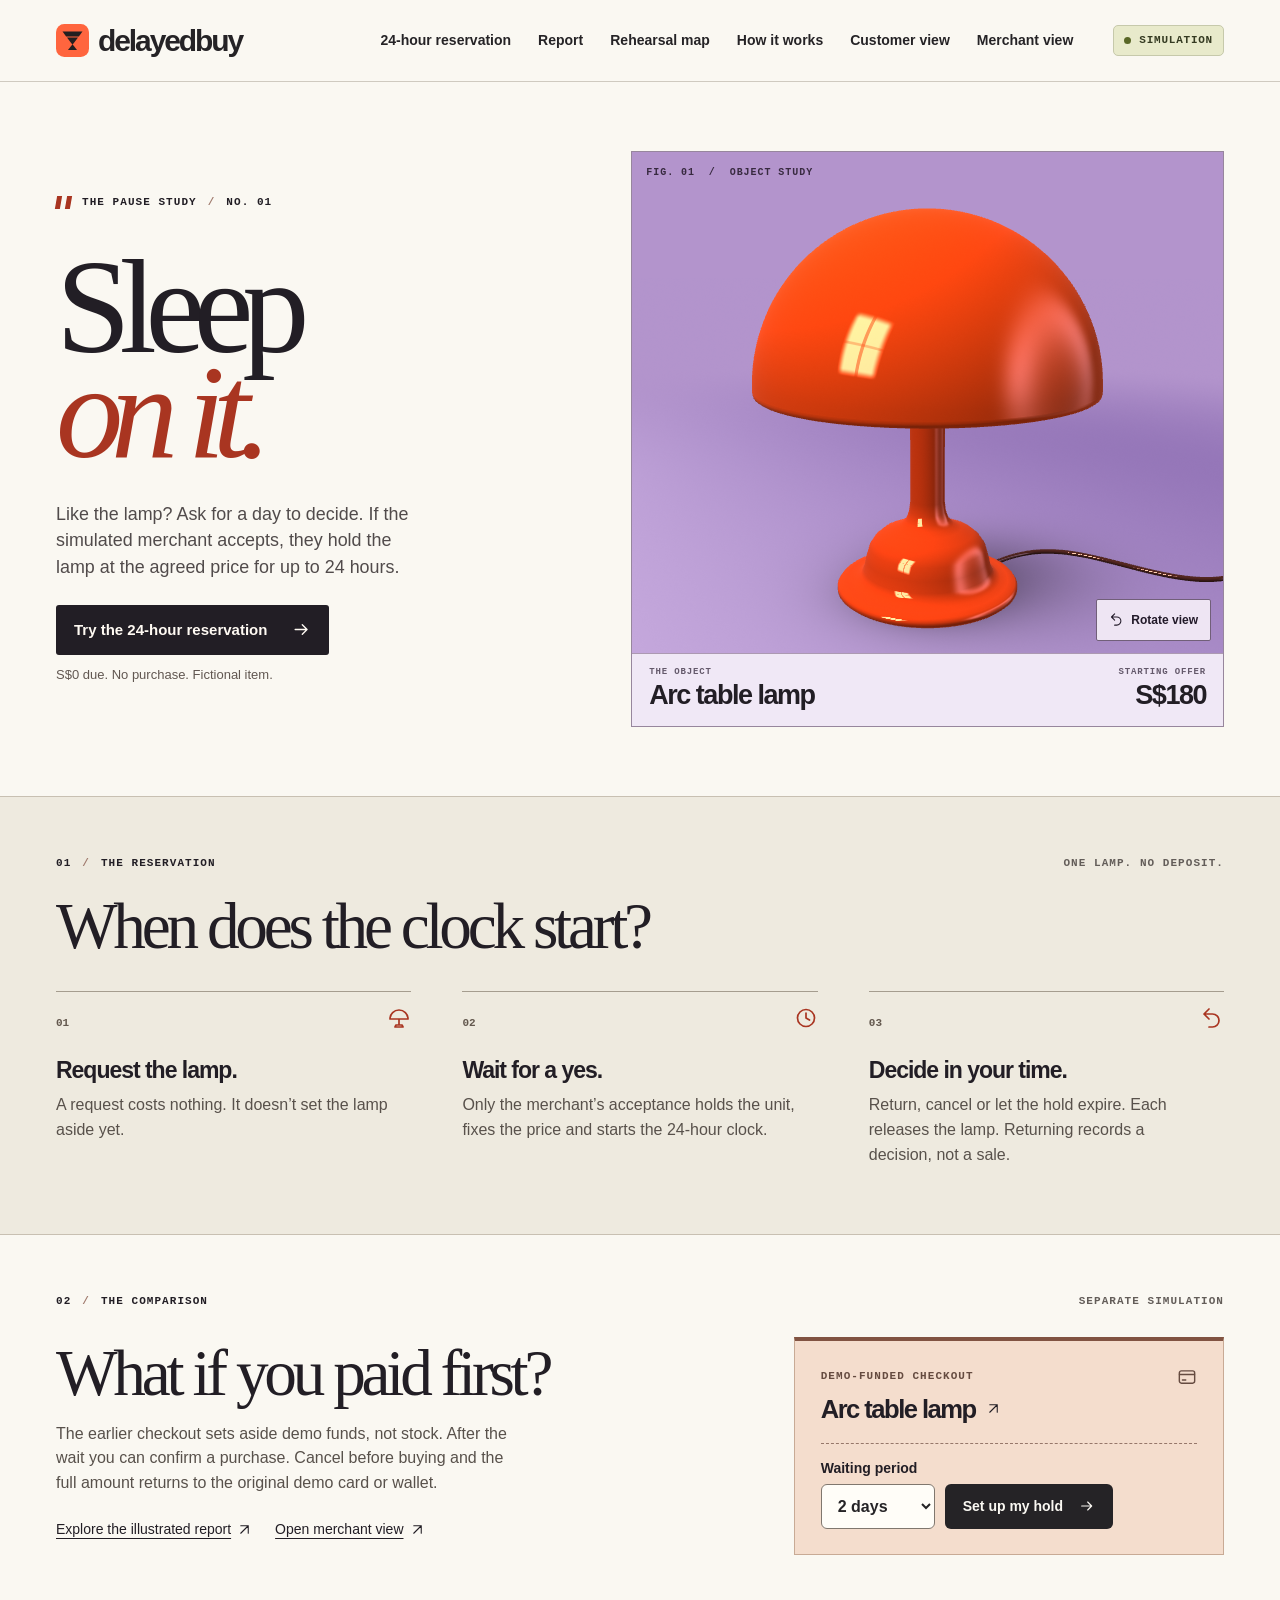
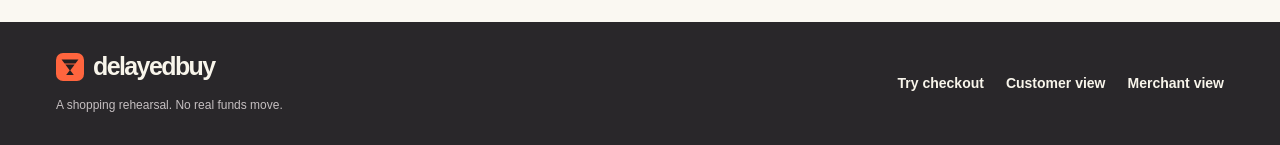
==== commit ea585572: "Make the rehearsal map readable on narrow screens" ====
--- a/docs/index.html
+++ b/docs/index.html
@@ -2,7 +2,7 @@
 <html lang="en">
 <head>
   <meta charset="utf-8">
-  <meta http-equiv="Content-Security-Policy" content="default-src 'none'; script-src 'sha256-+nnNv5mBB/VK35QXN3WJqw2aCc3CBxYYjeWfqxILQUU='; style-src 'unsafe-inline'; img-src data:; font-src data:; connect-src 'none'; form-action 'none'; base-uri 'none'; object-src 'none'">
+  <meta http-equiv="Content-Security-Policy" content="default-src 'none'; script-src 'sha256-3YKMwUmKJ5+rBqBLrcwxFmdyAs5O8r7HSqcyUCzNCoo='; style-src 'unsafe-inline'; img-src data:; font-src data:; connect-src 'none'; form-action 'none'; base-uri 'none'; object-src 'none'">
   <meta name="viewport" content="width=device-width, initial-scale=1">
   <meta name="theme-color" content="#faf8f2">
   <meta name="description" content="Rehearse a no-payment reservation for one fictional lamp at a fixed price for 24 hours, or explore the separate demo-funded checkout.">
@@ -2083,17 +2083,148 @@
 }
 @media(prefers-reduced-motion:reduce){.pause-cta,.studio-turn,.pause-slip .btn { transition: none; }.pause-slip .btn:hover { transform:none; }}
 
-.map-page header{max-width:52rem;margin:2rem 0}.map-grid{display:grid;grid-template-columns:minmax(0,1.7fr) minmax(16rem,1fr);gap:1rem}
-.map-plot{align-self:start;overflow:hidden;border-radius:1.2rem;background:radial-gradient(ellipse at 55% 70%,#473f55,#251e2d 82%);color:#f6f0e6;border:1px solid #544858}
-.map-svg{display:block;width:100%;touch-action:pan-y;cursor:grab;background-image:radial-gradient(#b6a5b647 .9px,transparent 1px);background-size:15px 15px}
-.map-svg:active{cursor:grabbing}.map-svg line{stroke:#ac9aae;stroke-width:1.5}.map-svg line.map-active{stroke:#ff995b;stroke-width:3}
-.map-svg circle{fill:#e2cfea;stroke:#fff6ea;stroke-width:1.5}.map-svg .map-hit{fill:transparent;stroke:none}.map-svg .map-active circle:not(.map-hit){fill:#ff8538}
-.map-svg text{font:600 11px system-ui;fill:#fff9ec;paint-order:stroke;stroke:#302737;stroke-width:4;stroke-linejoin:round}.map-svg g{cursor:pointer}
-.map-controls,.map-picker{display:flex;flex-wrap:wrap;gap:.45rem}.map-controls{padding:.6rem 1rem 1rem}.map-controls button,.map-picker button{min-height:44px;border-radius:1.4rem;padding:.45rem 1rem;cursor:pointer;font:inherit}
-.map-controls button{background:#42394b;color:white;border:1px solid #ab9aab}.map-picker button{border:1px solid #605564;background:transparent;color:#312937}.map-picker button[aria-pressed=true]{background:#312937;color:#fff7e8}
-.map-note{border:1px solid #b4a8b2;background:#f3eee6;border-radius:1.2rem;padding:clamp(1rem,3vw,2rem);overflow-wrap:anywhere}.map-note h2{margin:.5rem 0;font-size:2rem}.map-note p{line-height:1.5}.map-note a{display:block;margin-top:.65rem;text-decoration:underline}.map-edge{font-weight:600}
-.map-picker{margin:1.3rem 0;padding:0;border:0}.map-picker legend{font-weight:700;margin-bottom:.7rem}.map-data pre{white-space:pre-wrap;overflow-wrap:anywhere}.map-data summary{cursor:pointer}.res-filter{display:flex;align-items:center;gap:.7rem;flex-wrap:wrap;margin:1rem 0}.res-filter select{font:inherit;padding:.4rem}.res-table-wrap tr[hidden]{display:none}
-@media(max-width:720px){.map-grid{grid-template-columns:1fr}.map-note{padding:1rem}.map-page header{margin:1rem 0}.map-picker{gap:.3rem}}
+.map-page header {
+  max-width: 55rem;
+  margin: 1rem 0 1.75rem;
+}
+.map-page .intro { max-width: 46rem }
+.map-grid {
+  display: grid;
+  grid-template-columns: minmax(0, 1.75fr) minmax(17rem, 1fr);
+  gap: clamp(1rem, 2vw, 2rem);
+  align-items: start;
+}
+.map-grid > * { min-width: 0 }
+.map-plot {
+  overflow: hidden;
+  color: #f9f6f0;
+  border: 1px solid #493f4e;
+  border-radius: 1.1rem;
+  background: radial-gradient(ellipse at 30% 23%, #443441, #28202e 76%);
+}
+.map-legend, .map-controls {
+  display: flex;
+  align-items: center;
+  flex-wrap: wrap;
+  gap: .5rem;
+  padding: .8rem clamp(.75rem, 2vw, 1.5rem);
+}
+.map-legend { gap: .5rem 1.2rem; border-bottom: 1px solid #ffffff29 }
+.map-legend span {
+  display: inline-flex;
+  align-items: center;
+  gap: .4rem;
+  font-size: .85rem;
+  font-weight: 600;
+}
+.map-legend span::before {
+  content: '';
+  width: .6rem;
+  height: .6rem;
+  border-radius: 50%;
+  background: var(--path);
+}
+.map-svg {
+  display: block;
+  width: 100%;
+  height: clamp(18rem, 28vw, 25rem);
+  touch-action: pan-y;
+  cursor: grab;
+  background-image: radial-gradient(#b6a5b640 .8px, transparent 1px);
+  background-size: 16px 16px;
+}
+.map-svg:active { cursor: grabbing }
+.map-svg line { stroke-width: 1.6; opacity: .82 }
+.map-svg line.map-active { stroke-width: 2.8; opacity: 1 }
+.map-svg .map-leader { stroke: #e6dae8; stroke-width: 1; stroke-dasharray: 2 3; opacity: .65 }
+.map-svg .map-halo { fill: #352935; stroke-width: 1.5 }
+.map-svg text {
+  fill: #fff9ef;
+  font: 650 14px system-ui, sans-serif;
+  paint-order: stroke;
+  stroke: #302735;
+  stroke-width: 4;
+  stroke-linejoin: round;
+}
+.map-svg [data-module] { cursor: pointer }
+.map-controls { border-top: 1px solid #ffffff29; background: #231d28 }
+.map-controls p { margin: 0 auto 0 0; color: #d8cedb; font-size: .85rem }
+.map-controls button, .map-picker button {
+  min-width: 44px;
+  min-height: 44px;
+  padding: .35rem .8rem;
+  cursor: pointer;
+  font: inherit;
+}
+.map-controls button {
+  background: #3d3342;
+  color: white;
+  border: 1px solid #887b8e;
+  border-radius: .65rem;
+}
+.map-controls button:hover { background: #504358 }
+.map-aside {
+  background: #fffdf8;
+  border: 1px solid #cfc6be;
+  border-radius: 1.1rem;
+  overflow-wrap: anywhere;
+}
+.map-note, .map-picker { padding: clamp(1rem, 2vw, 1.65rem) }
+.map-note .kicker { display: flex; gap: .5rem; align-items: center }
+.map-note .kicker::before {
+  content: '';
+  width: .7rem;
+  height: .7rem;
+  border-radius: 50%;
+  background: var(--path);
+  border: 1px solid #554352;
+}
+.map-note h2 { margin: .6rem 0; font-size: clamp(1.5rem, 2.2vw, 2.25rem); line-height: 1.1 }
+.map-note p { line-height: 1.5 }
+.map-note .map-edge {
+  margin: .9rem 0;
+  padding: .55rem .85rem;
+  background: #f2eee8;
+  border-left: 3px solid #766373;
+  font-size: .9rem;
+  font-weight: 600;
+}
+.map-note a { display: block; width: fit-content; margin-top: .5rem; text-decoration: underline }
+.map-note a:first-of-type { font-weight: 700 }
+.map-picker {
+  display: flex;
+  flex-wrap: wrap;
+  gap: .4rem;
+  border: 0;
+  margin: 0;
+  padding-top: .75rem;
+  min-width: 0;
+}
+.map-picker legend { font-size: .9rem; font-weight: 700; padding: 0 }
+.map-picker button {
+  background: #fffdf8;
+  border: 1px solid #b6aaa8;
+  border-radius: .6rem;
+  font-size: .85rem;
+}
+.map-picker button[aria-pressed=true] { background: #332934; border-color: #332934; color: #fff8ed }
+.map-controls button:focus-visible { outline: 3px solid #ffce96; outline-offset: 2px }
+.map-data { padding: .8rem 0; font-size: .9rem }
+.map-data p { margin: .75rem 0 }
+.map-data pre { white-space: pre-wrap; overflow-wrap: anywhere }
+.map-data summary { cursor: pointer }
+.res-filter{display:flex;align-items:center;gap:.7rem;flex-wrap:wrap;margin:1rem 0}.res-filter select{font:inherit;padding:.4rem}.res-table-wrap tr[hidden]{display:none}
+@media (max-width: 760px) {
+  .map-grid { grid-template-columns: 1fr; gap: .5rem }
+  .map-grid > div { display: contents }
+  .map-aside { order: 1 }
+  .map-data { order: 2 }
+  .map-page header { margin: .5rem 0 1rem }
+  .map-page header h1 { font-size: clamp(1.7rem, 8.8vw, 2.5rem) }
+  .map-legend { gap: .45rem .8rem }
+  .map-svg { height: 18rem }
+  .map-controls { padding: .5rem .7rem; gap: .35rem }
+}
 
 </style>
   <noscript><style>#primary-nav, .menu-button, .foot-nav { display: none }</style></noscript>
@@ -3122,6 +3253,19 @@
     detail:'Two committed CSV inputs supply the offline report. Its illustrations can be inspected independently of browser history.'}
 ];
 const edges = [['interface','store','saves requests through'],['store','policy','applies'],['checkout','ledger','records simulated movements in'],['report','fixtures','reads']];
+const paths = {
+  reservation: {name:'Reservation', color:'#ffa375'},
+  checkout: {name:'Demo funds', color:'#bbacff'},
+  report: {name:'Scenarios', color:'#9ae3c3'}
+};
+function pathFor(node) {
+  return paths[node.route === 'merchant' ? 'checkout' : node.route];
+}
+// On a narrow plot, separate the three paths into horizontal bands.
+const compactPositions = {
+  interface:[-157,-78], store:[0,-119], policy:[157,-72],
+  checkout:[-130,4], ledger:[134,-6], report:[-134,93], fixtures:[134,84]
+};
 const namespace = 'http://www.w3.org/2000/svg';
 
 function svgElement(name, attributes) {
@@ -3136,46 +3280,97 @@
   root.innerHTML = `<div class="frame workspace map-page"><a class="backlink" href="#home">← Back to home</a>
     <header><p class="kicker">DelayedBuy / Architecture</p><h1>The rehearsal map.</h1>
     <p class="intro">Trace the one-unit reservation, demo funds and report from each interface to its rules and data.</p></header>
-    <div class="map-grid"><section class="map-plot" aria-label="Interactive dependency map">
-    <svg class="map-svg" viewBox="-275 -175 550 350" role="img" aria-label="Seven modules in three independent paths. Select modules in the list below."></svg>
-    <div class="map-controls" aria-label="Map orientation"><button type="button" data-turn="-1" aria-label="Rotate left">←</button>
+    <div class="map-grid"><div><section class="map-plot" aria-label="Interactive dependency map">
+    <div class="map-legend" aria-label="Paths">
+      ${Object.values(paths).map(path=>'<span style="--path:'+path.color+'">'+path.name+'</span>').join('')}
+    </div>
+    <svg class="map-svg" role="img" aria-label="Seven modules in three independent paths. Arrows point to dependencies. Select a module to inspect it."></svg>
+    <div class="map-controls" aria-label="Map orientation"><p>Drag to rotate</p><button type="button" data-turn="-1" aria-label="Rotate left">←</button>
     <button type="button" data-turn="1" aria-label="Rotate right">→</button><button type="button" data-reset>Reset view</button></div></section>
-    <section class="map-note" aria-live="polite" aria-atomic="true"></section></div>
-    <fieldset class="map-picker"><legend>Inspect a module</legend></fieldset>
     <details class="map-data"><summary>Inspect map data (JSON)</summary>
-    <p>This read-only response describes the selected module and its dependencies.</p><pre></pre></details></div>`;
+    <p>This read-only response describes the selected module and its dependencies.</p><pre></pre></details></div>
+    <aside class="map-aside"><section class="map-note" aria-live="polite" aria-atomic="true"></section>
+    <fieldset class="map-picker"><legend>Inspect another module</legend></fieldset></aside></div></div>`;
   const plot = root.querySelector('.map-svg'), note = root.querySelector('.map-note');
   const picker = root.querySelector('.map-picker');
-  function point(node) {
-    const x = node.x*Math.cos(yaw) + node.z*Math.sin(yaw);
-    const z = node.z*Math.cos(yaw) - node.x*Math.sin(yaw);
-    const y = node.y*Math.cos(pitch) - z*Math.sin(pitch);
-    const scale = 650 / (650 - (z*Math.cos(pitch)+node.y*Math.sin(pitch)));
-    return {x:x*scale,y:y*scale,scale};
-  }
+  function point(node, width, height) {
+    const [baseX,baseY] = width < 460 ? compactPositions[node.id] : [node.x,node.y];
+    const x = baseX*Math.cos(yaw) + node.z*Math.sin(yaw);
+    const z = node.z*Math.cos(yaw) - baseX*Math.sin(yaw);
+    const y = baseY*Math.cos(pitch) - z*Math.sin(pitch);
+    const scale = 650 / (650 - (z*Math.cos(pitch)+baseY*Math.sin(pitch)));
+    return {x:width/2 + x*scale*(width-82)/450, y:height/2 + y*scale*(height-70)/280, scale};
+  }
+  const labelBounds = new Map();
   function draw() {
-    const points = new Map(modules.map(node => [node.id,point(node)]));
+    const width=plot.clientWidth, height=plot.clientHeight;
+    if (!width || !height) return;
+    plot.setAttribute('viewBox', '0 0 '+width+' '+height);
+    const points = new Map(modules.map(node => [node.id,point(node,width,height)]));
     const scene = document.createDocumentFragment();
     for (const [from,to] of edges) {
       const a=points.get(from), b=points.get(to);
-      scene.append(svgElement('line',{x1:a.x,y1:a.y,x2:b.x,y2:b.y,class:[from,to].includes(selected.id)?'map-active':''}));
+      const color=pathFor(modules.find(node=>node.id===from)).color;
+      const angle=Math.atan2(b.y-a.y,b.x-a.x)*180/Math.PI;
+      const x=a.x+(b.x-a.x)*0.56, y=a.y+(b.y-a.y)*0.56;
+      scene.append(svgElement('line',{x1:a.x,y1:a.y,x2:b.x,y2:b.y,stroke:color,class:[from,to].includes(selected.id)?'map-active':''}));
+      scene.append(svgElement('path',{d:'M-5,-4 L4,0 -5,4',fill:'none',stroke:color,'stroke-width':2.5,
+        transform:'translate('+x+' '+y+') rotate('+angle+')'}));
     }
-    for (const node of [...modules].sort((a,b)=>points.get(a.id).scale-points.get(b.id).scale)) {
-      const p=points.get(node.id);
-      const g=svgElement('g',{'data-module':node.id,transform:'translate('+p.x+' '+p.y+') scale('+p.scale+')',class:node===selected?'map-active':''});
-      const label=svgElement('text',{y:23,'text-anchor':'middle'});
-      label.textContent=node.label;
-      g.append(svgElement('circle',{r:15,class:'map-hit'}),svgElement('circle',{r:6}),label);
+    const nodes=[...modules].sort((a,b)=>points.get(a.id).scale-points.get(b.id).scale);
+    for (const node of nodes) {
+      const p=points.get(node.id), color=pathFor(node).color;
+      const g=svgElement('g',{'data-module':node.id,transform:'translate('+p.x+' '+p.y+')'});
+      const radius=6*p.scale;
+      g.append(svgElement('circle',{r:20,fill:'transparent'}));
+      if (node===selected) g.append(svgElement('circle',{r:radius+6,stroke:color,class:'map-halo'}));
+      g.append(svgElement('circle',{r:radius,fill:color,stroke:'#2b2531','stroke-width':2}));
       scene.append(g);
     }
+    // Keep text in screen pixels. Fit labels around the projected points as the view rotates.
+    const occupied=[...points.values()].map(p=>({x:p.x-9,y:p.y-9,w:18,h:18}));
     plot.replaceChildren(scene);
+    for (const node of [selected,...nodes.filter(node=>node!==selected)]) {
+      const p=points.get(node.id);
+      const label=svgElement('text',{'data-module':node.id,'text-anchor':'middle',class:node===selected?'map-active':''});
+      label.textContent=node.label;
+      plot.append(label);
+      if (!labelBounds.has(node.id)) {
+        const box=label.getBBox();
+        labelBounds.set(node.id,{w:box.width+8,h:box.height+4,top:box.y-2});
+      }
+      const {w,h,top}=labelBounds.get(node.id);
+      const x=Math.max(w/2+4,Math.min(width-w/2-4,p.x));
+      const positions=[p.y+26,p.y-17];
+      for (const box of occupied) {
+        positions.push(box.y-top-h-1,box.y+box.h-top+1);
+      }
+      let best;
+      for (const position of positions) {
+        const y=Math.max(2-top,Math.min(height-2-top-h,position));
+        const box={x:x-w/2,y:y+top,w,h,label:true};
+        const cost=occupied.reduce((sum,b)=>sum+Math.max(0,Math.min(box.x+w,b.x+b.w)-Math.max(box.x,b.x))*
+          Math.max(0,Math.min(box.y+h,b.y+b.h)-Math.max(box.y,b.y))*(b.label?1000:10),0)
+          + Math.abs(y-(p.y+6));
+        if (!best || cost<best.cost) best={y,box,cost};
+      }
+      if (Math.abs(best.y-p.y)>31 || Math.abs(x-p.x)>24) {
+        const endY=best.y>p.y ? best.y-16 : best.y+5;
+        const lead=svgElement('line',{x1:p.x,y1:p.y,x2:x,y2:endY,class:'map-leader'});
+        plot.insertBefore(lead,plot.firstChild);
+      }
+      occupied.push(best.box);
+      label.setAttribute('x',x);
+      label.setAttribute('y',best.y);
+    }
   }
   function inspect(node) {
     selected=node;
     const relationships=edges.filter(([from,to])=>from===node.id || to===node.id);
     const name=id=>modules.find(item=>item.id===id).label;
     const statements=relationships.map(([from,to,verb])=>name(from)+' '+verb+' '+name(to)+'.');
-    note.innerHTML='<p class="kicker">Module detail</p><h2>'+node.label+'</h2><p>'+node.detail+'</p><p class="map-edge">'+statements.join(' ')+'</p>'+
+    note.style.setProperty('--path',pathFor(node).color);
+    note.innerHTML='<p class="kicker">'+pathFor(node).name+' path</p><h2>'+node.label+'</h2><p>'+node.detail+'</p><p class="map-edge">'+statements.join(' ')+'</p>'+
       '<a href="#'+node.route+'">Open demo view →</a><a href="https://github.com/EauDoon/DelayedBuy/blob/main/'+node.file+'">View source · '+node.file+'</a>'+
       '<a href="#map/'+node.id+'">Link to this module</a>';
     root.querySelector('.map-data pre').textContent=JSON.stringify({data:{module:{id:node.id,name:node.label,path:node.file,
@@ -3215,6 +3410,9 @@
   });
   plot.addEventListener('lostpointercapture',()=>{drag=undefined;});
   inspect(selected);
+  const sizeObserver = new ResizeObserver(draw);
+  sizeObserver.observe(plot);
+  return () => sizeObserver.disconnect();
 }
 
 return { mountRehearsalMap };
@@ -3426,7 +3624,7 @@
 let fundedBoot;
 let fundedReady = false;
 let stopReservation;
-let stopLampStudio;
+let stopVisual;
 
 function escapeHtml(value) {
   return String(value).replace(/[&<>"']/g, char => ({ '&': '&amp;', '<': '&lt;', '>': '&gt;', '"': '&quot;', "'": '&#39;' })[char]);
@@ -3732,8 +3930,8 @@
 }
 function render() {
   const {page, id} = route();
-  stopLampStudio?.();
-  stopLampStudio = undefined;
+  stopVisual?.();
+  stopVisual = undefined;
   document.title = 'delayedbuy · ' + pageNames[page];
   for (const link of menu.querySelectorAll('a')) {
     if (link.hash === '#' + page) link.setAttribute('aria-current', 'page');
@@ -3744,7 +3942,7 @@
     return;
   }
   leaveReservation();
-  if (page === 'map') { mountRehearsalMap(main, id); return; }
+  if (page === 'map') { stopVisual = mountRehearsalMap(main, id); return; }
   if (page === 'report') { main.innerHTML = reportPage(reportChoice.basket, reportChoice.days, reportChoice.apr); return; }
   if (loadError) {
     main.innerHTML = '<div class="frame workspace"><section class="panel error-panel"><div class="kicker">Simulation</div><h1>Saved demo unavailable.</h1><p>The browser could not read the saved simulation. Reset the sample data to start again.</p>' + resetRow() + '</section></div>';
@@ -3752,7 +3950,7 @@
   }
   if (page === 'home' || page === 'how') {
     main.innerHTML = homePage();
-    stopLampStudio = mountLampStudio(main);
+    stopVisual = mountLampStudio(main);
   }
   else if (page === 'checkout') main.innerHTML = checkoutPage();
   else {
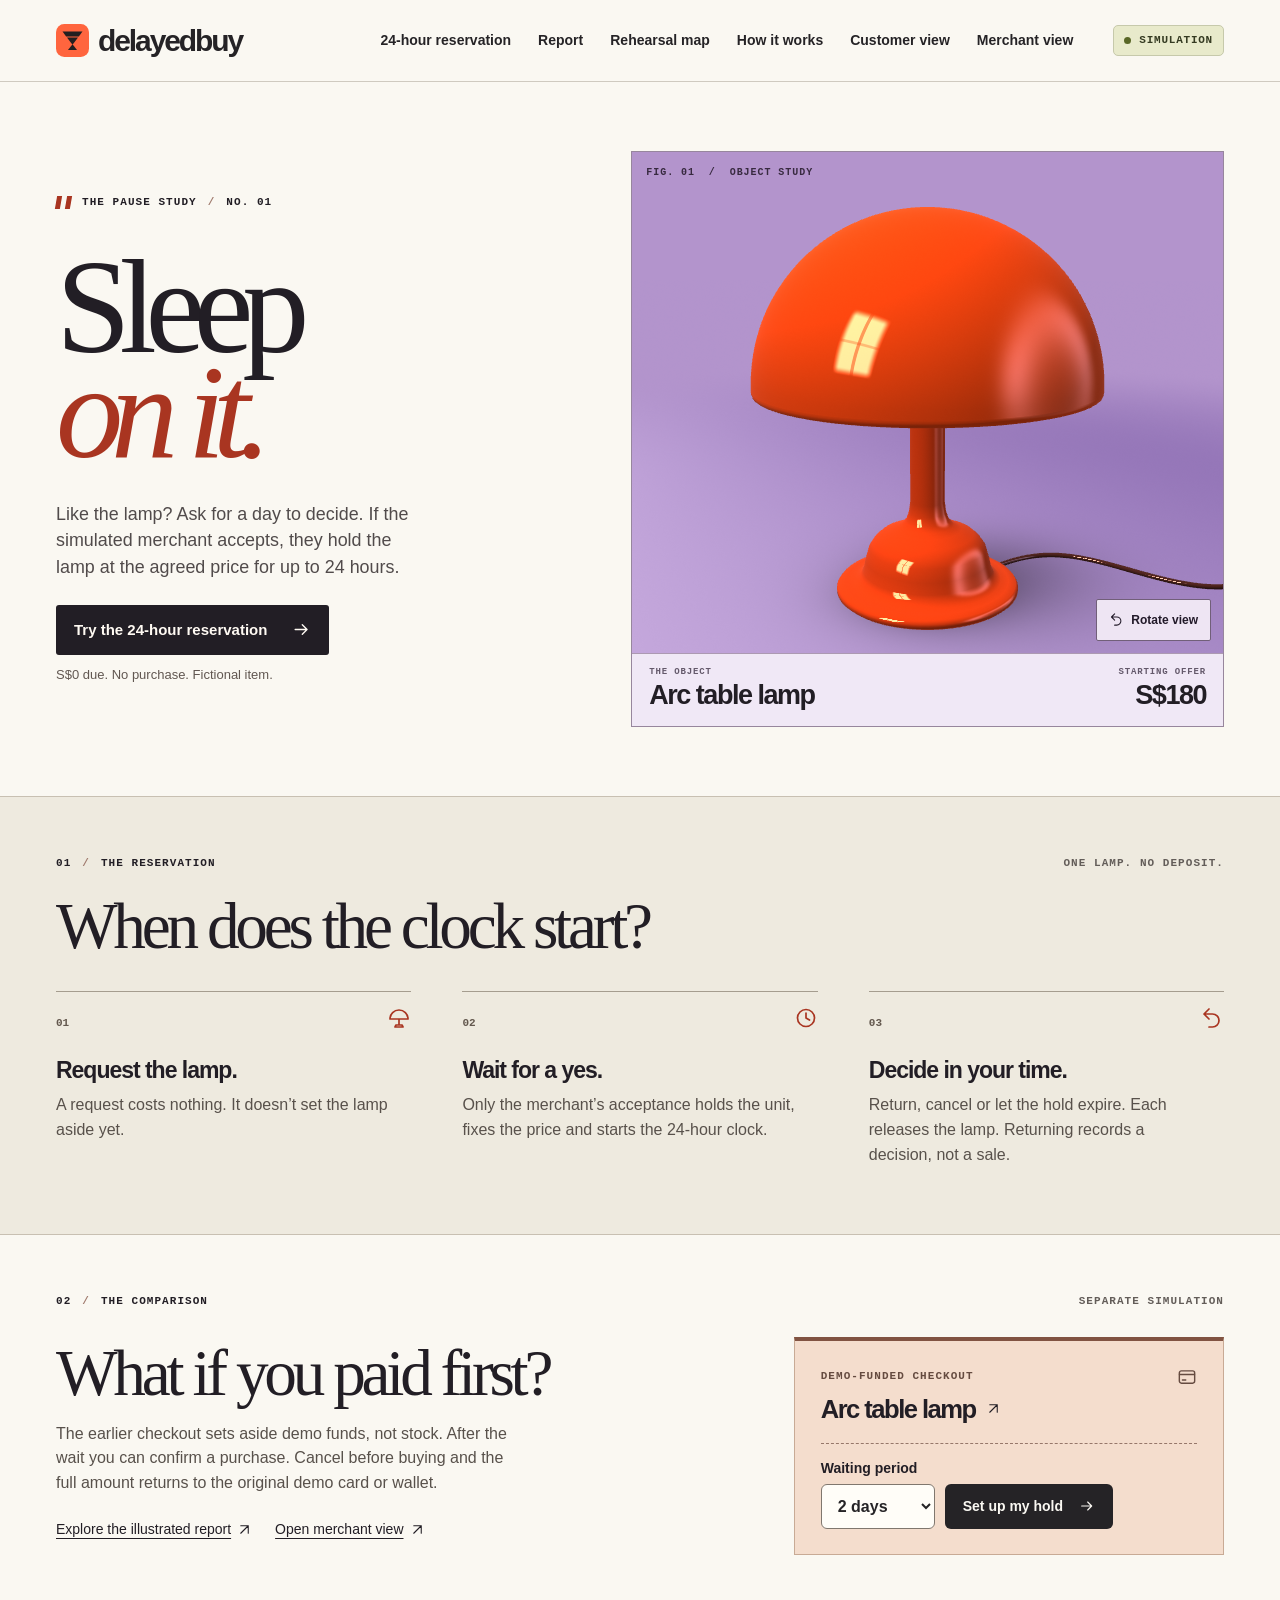
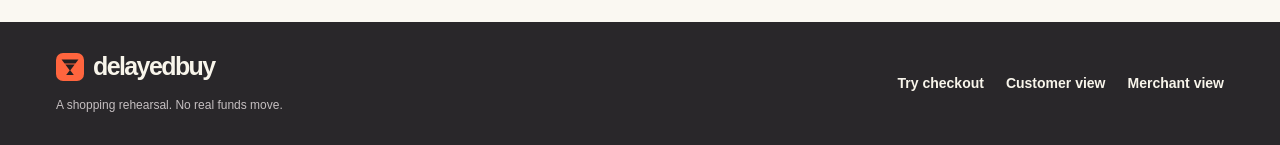
==== commit ec13cb51: "Preserve the first control tap after a fast map orbit" ====
--- a/docs/index.html
+++ b/docs/index.html
@@ -2,7 +2,7 @@
 <html lang="en">
 <head>
   <meta charset="utf-8">
-  <meta http-equiv="Content-Security-Policy" content="default-src 'none'; script-src 'sha256-3YKMwUmKJ5+rBqBLrcwxFmdyAs5O8r7HSqcyUCzNCoo='; style-src 'unsafe-inline'; img-src data:; font-src data:; connect-src 'none'; form-action 'none'; base-uri 'none'; object-src 'none'">
+  <meta http-equiv="Content-Security-Policy" content="default-src 'none'; script-src 'sha256-By3n+pbJNgPqKWnqyE5rQc7qYct9KWoMiWSOg08Yeb8='; style-src 'unsafe-inline'; img-src data:; font-src data:; connect-src 'none'; form-action 'none'; base-uri 'none'; object-src 'none'">
   <meta name="viewport" content="width=device-width, initial-scale=1">
   <meta name="theme-color" content="#faf8f2">
   <meta name="description" content="Rehearse a no-payment reservation for one fictional lamp at a fixed price for 24 hours, or explore the separate demo-funded checkout.">
@@ -2128,7 +2128,7 @@
   display: block;
   width: 100%;
   height: clamp(18rem, 28vw, 25rem);
-  touch-action: pan-y;
+  touch-action: pan-y pinch-zoom;
   cursor: grab;
   background-image: radial-gradient(#b6a5b640 .8px, transparent 1px);
   background-size: 16px 16px;
@@ -3397,6 +3397,22 @@
     drag={id:event.pointerId,x:event.clientX,y:event.clientY,yaw,pitch,initial:event.target.closest('[data-module]')?.dataset.module};
     plot.setPointerCapture(event.pointerId);
   });
+  plot.addEventListener('touchstart',start=>{
+    if (start.touches.length !== 1) return;
+    // Touch events keep their first target even when an SVG redraw detaches it.
+    const target = start.target;
+    const origin = start.touches[0];
+    const listeners = new AbortController();
+    const options = {signal:listeners.signal, passive:true};
+    target.addEventListener('touchmove',event=>{
+      if (event.touches.length !== 1 || !event.cancelable) return;
+      const touch = event.touches[0];
+      const dx = Math.abs(touch.clientX - origin.clientX);
+      if (dx > 5 && dx > Math.abs(touch.clientY - origin.clientY)) event.preventDefault();
+    }, {signal:listeners.signal, passive:false});
+    target.addEventListener('touchend',()=>listeners.abort(),options);
+    target.addEventListener('touchcancel',()=>listeners.abort(),options);
+  }, {passive:true});
   plot.addEventListener('pointermove',event=>{
     if(drag?.id!==event.pointerId) return;
     yaw=drag.yaw+(event.clientX-drag.x)*0.009;
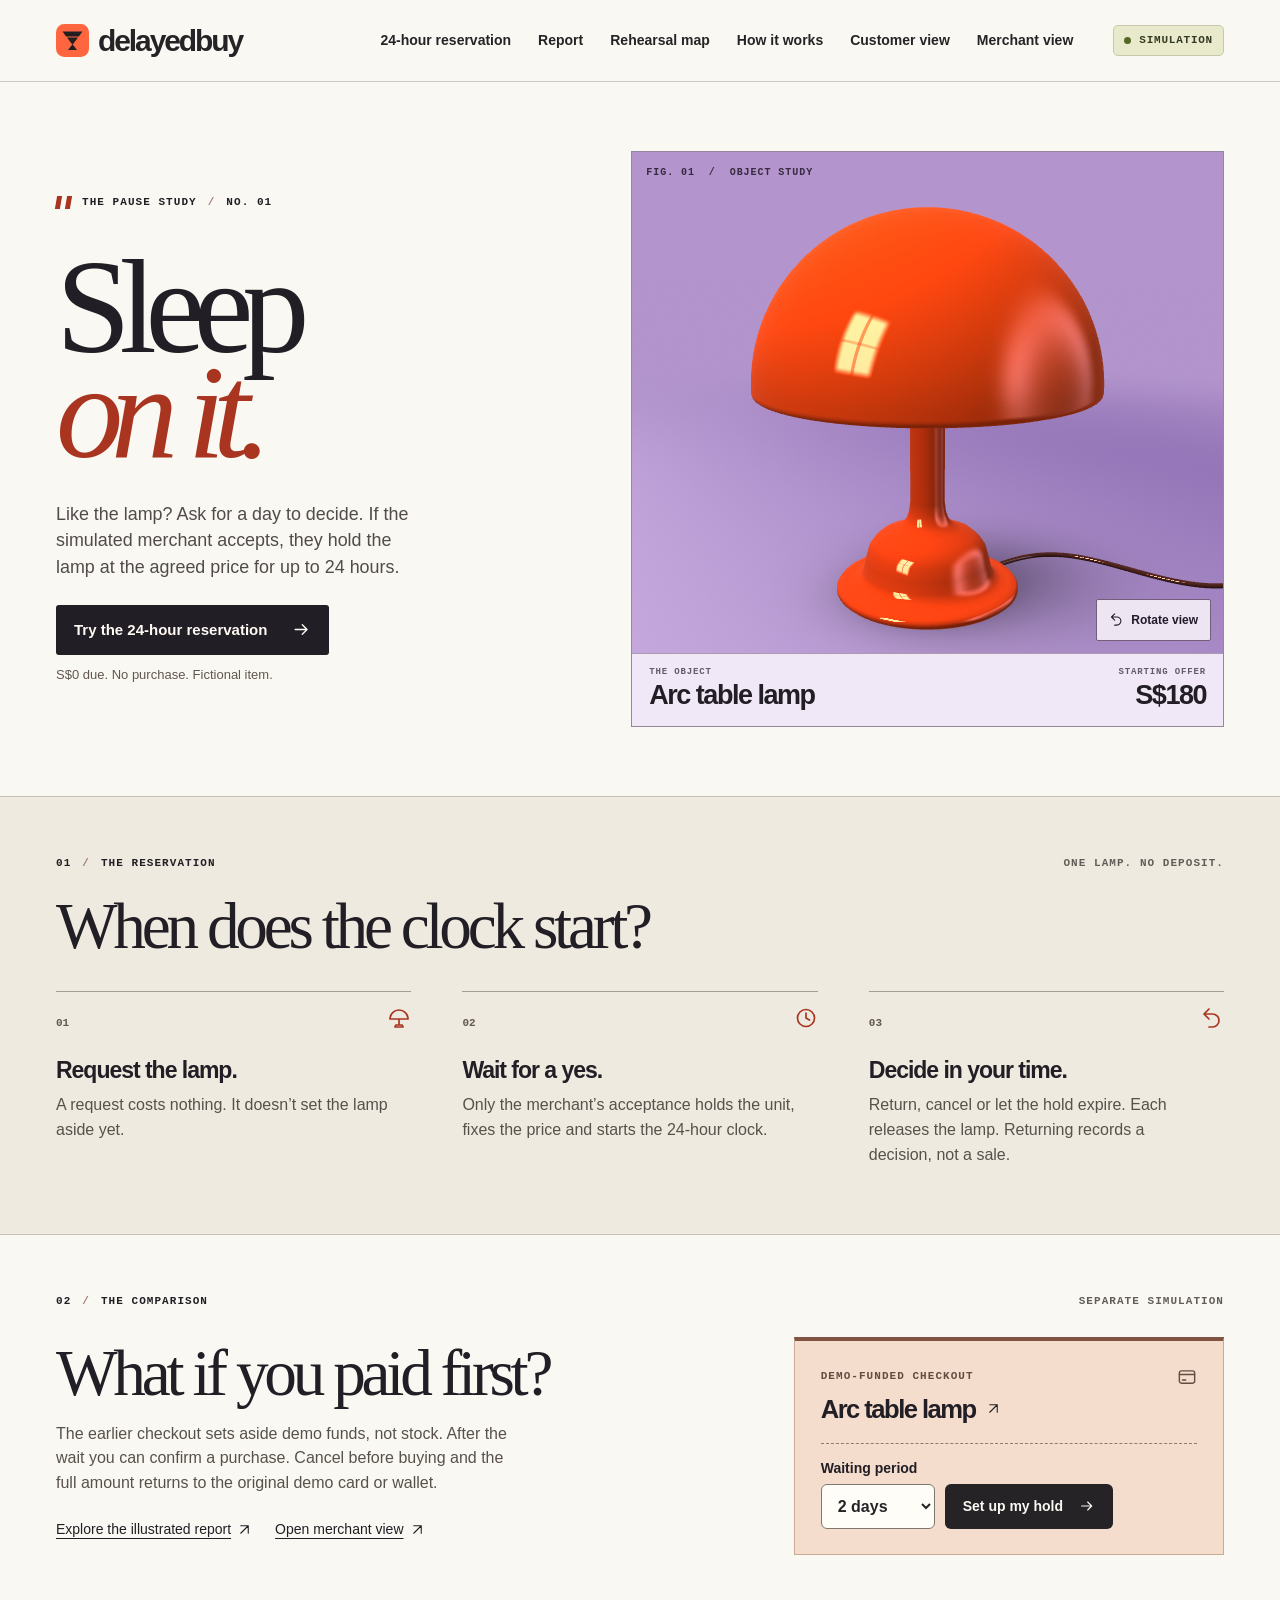
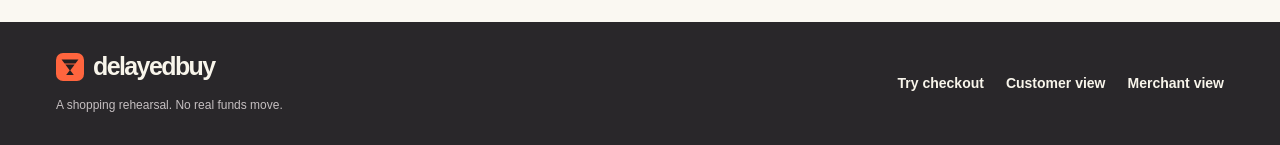
==== commit a1852ff9: "Fit the header inside 320px with Arial-width fallback fonts Co-Authored-By: Claude <noreply@anthropi" ====
--- a/docs/index.html
+++ b/docs/index.html
@@ -1848,8 +1848,15 @@
     font-size: 10px
   }
 
+  /* The header must fit 320px with Arial-width fallback fonts, not only with the named fonts. */
   .brand {
-    font-size: 24px
+    font-size: 21px;
+    gap: 7px
+  }
+
+  .site-header .brand img {
+    width: 25px;
+    height: 25px
   }
 
   .nav-end {
@@ -1861,7 +1868,9 @@
   }
 
   .sim-badge {
-    font-size: 9px
+    font-size: 9px;
+    gap: 6px;
+    padding: 6px 7px
   }
 
   .customer-grid .timeline li {
